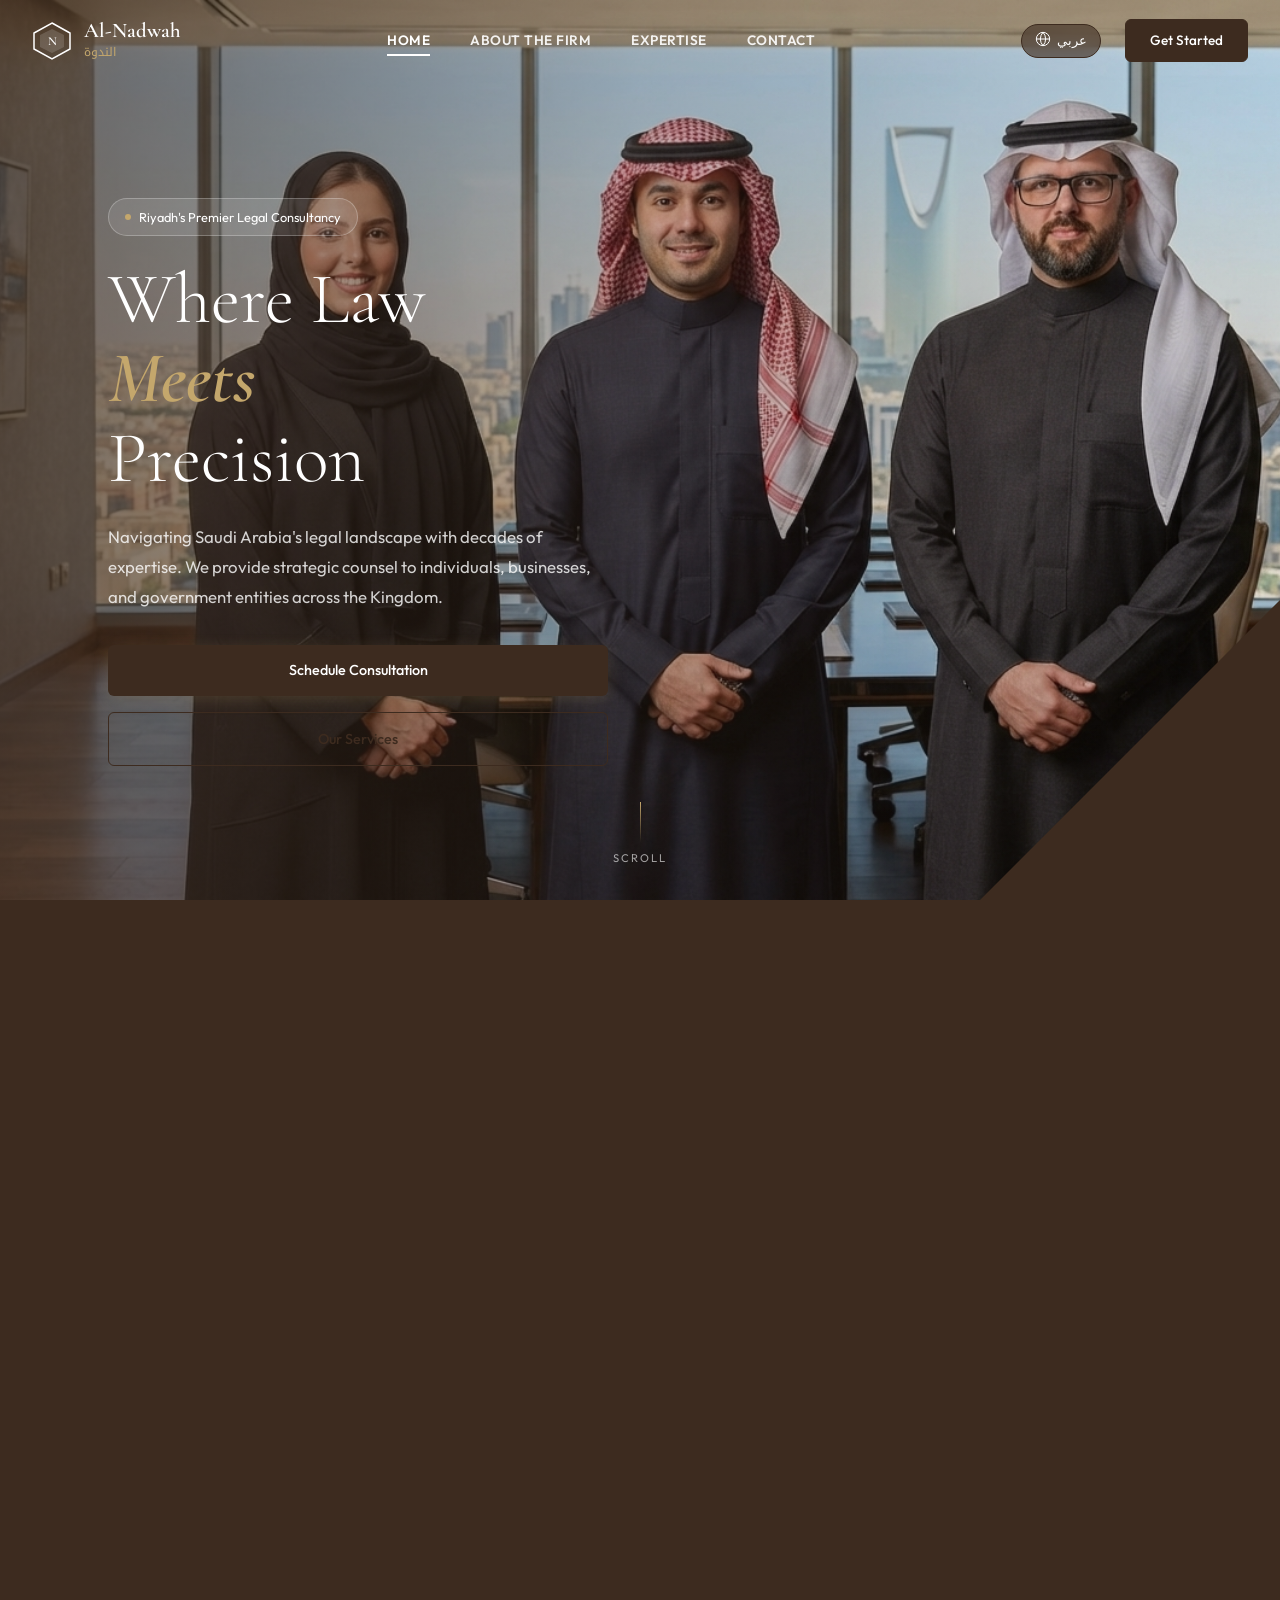
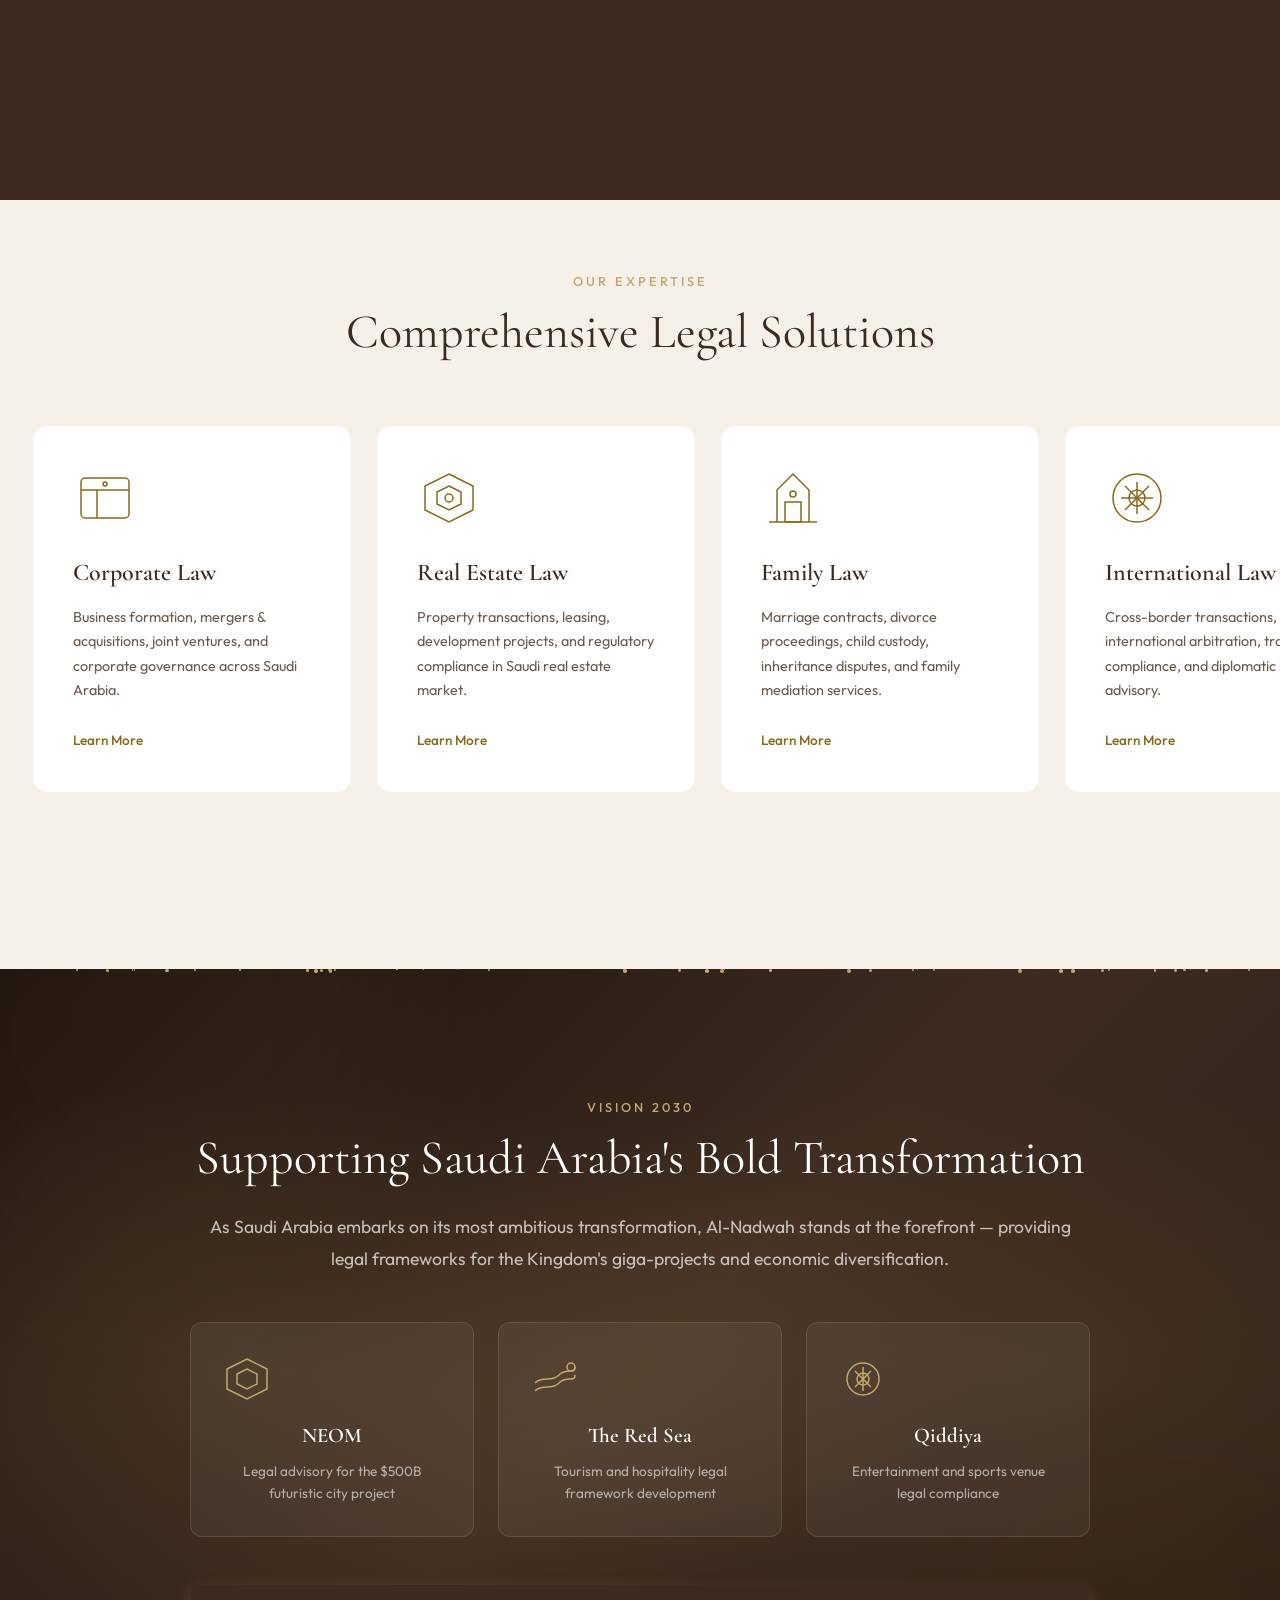
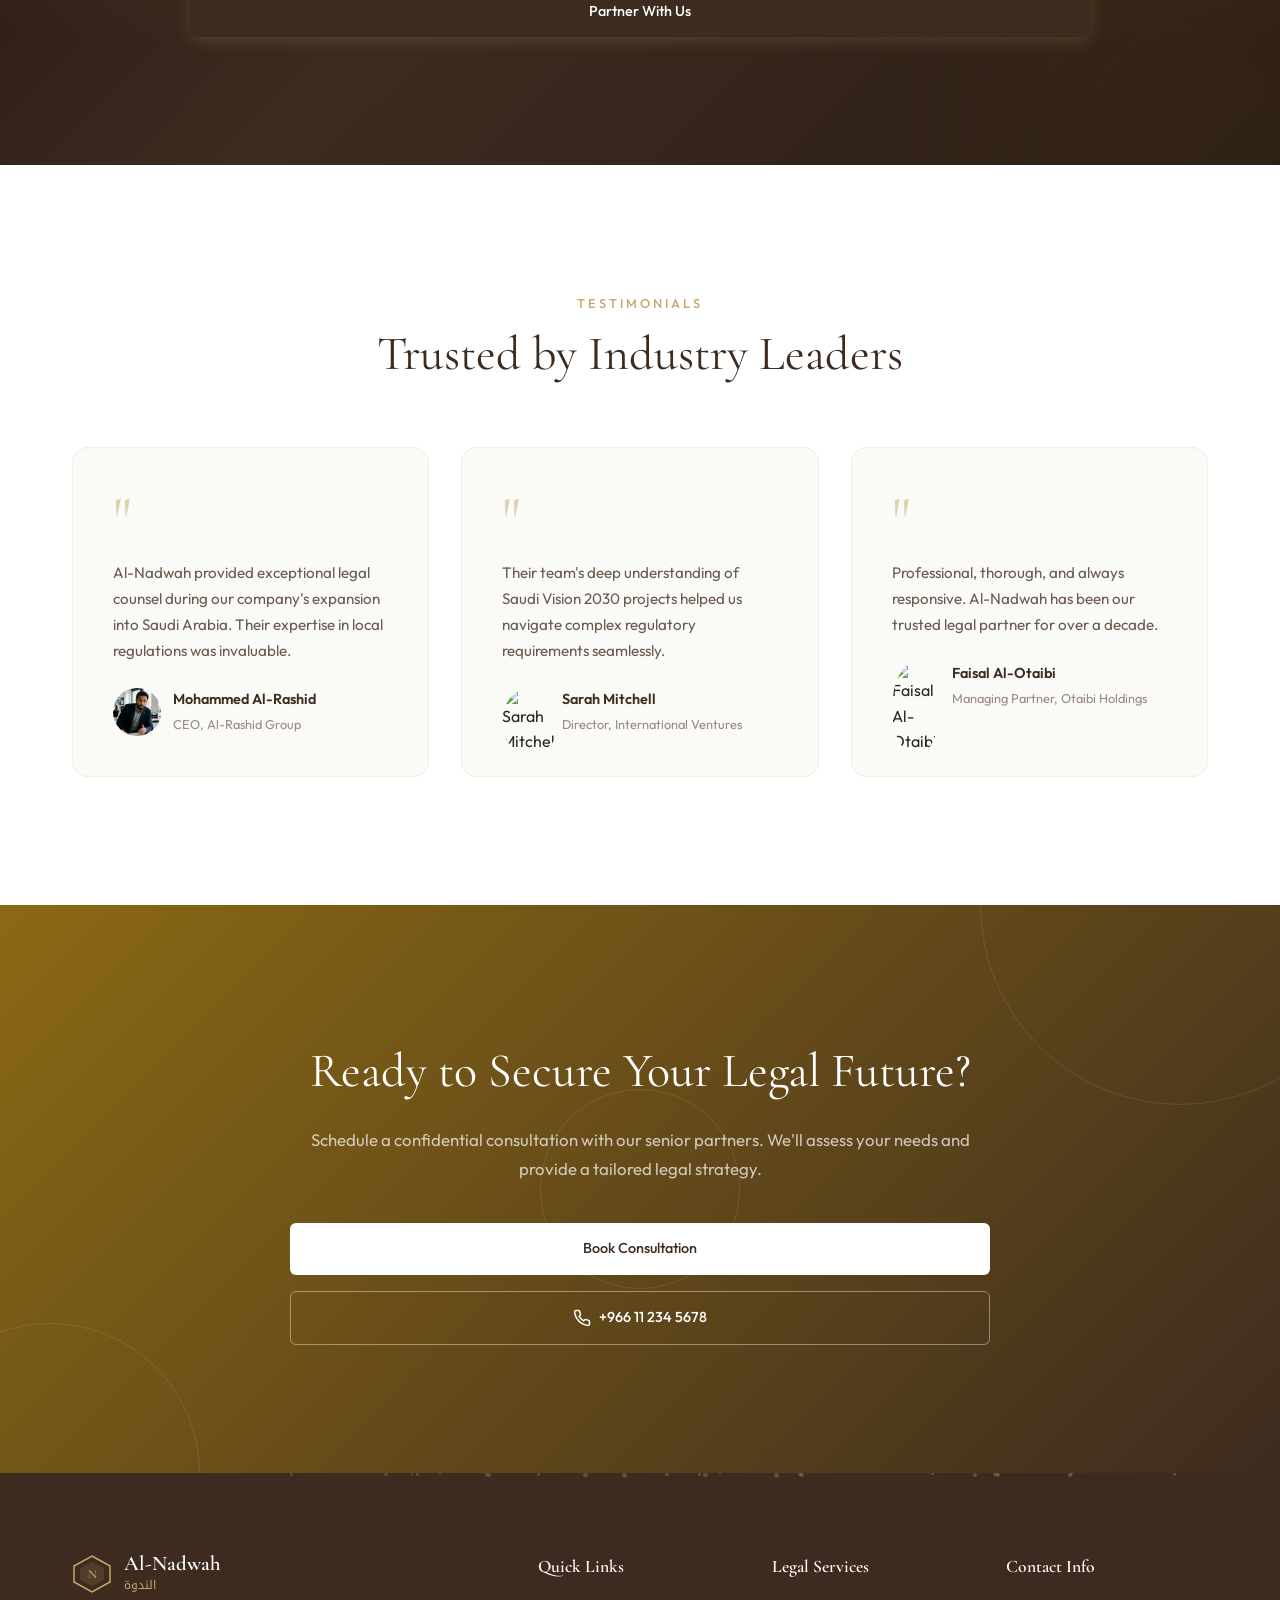
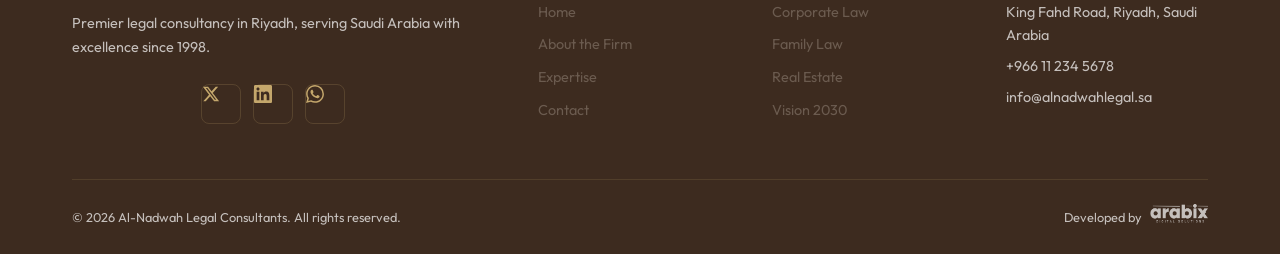
==== index.html @ 408b9238 "Add testimonial photos: avatar-1.png local, professional portraits for Sarah and Faisal" ====
<!DOCTYPE html>
<html lang="en" dir="ltr">
<head>
    <meta charset="UTF-8">
    <meta name="viewport" content="width=device-width, initial-scale=1.0">
    <title>Al-Nadwah Legal Consultants | Riyadh, Saudi Arabia</title>
    <meta name="description" content="Premier legal consultancy in Riyadh, Saudi Arabia. Expert legal services in corporate law, family law, and real estate law.">
    <link rel="preconnect" href="https://fonts.googleapis.com">
    <link rel="preconnect" href="https://fonts.gstatic.com" crossorigin>
    <link href="https://fonts.googleapis.com/css2?family=Cormorant+Garamond:wght@300;400;500;600;700&family=Outfit:wght@200;300;400;500;600;700&family=Noto+Kufi+Arabic:wght@300;400;500;600;700&display=swap" rel="stylesheet">
    <link rel="stylesheet" href="styles.css?v=11">
</head>
<body>
    <!-- Preloader -->
    <div class="preloader" id="preloader">
        <div class="preloader-inner">
            <div class="preloader-shape shape-1"></div>
            <div class="preloader-shape shape-2"></div>
            <div class="preloader-shape shape-3"></div>
            <div class="preloader-text">
                <span>A</span><span>L</span><span>-</span><span>N</span><span>A</span><span>D</span><span>W</span><span>A</span><span>H</span>
            </div>
        </div>
    </div>

    <!-- Navigation -->
    <nav class="nav hero-page" id="nav">
        <div class="nav-container">
            <a href="index.html" class="nav-logo">
                <div class="logo-icon">
                    <svg viewBox="0 0 40 40" fill="none">
                        <path d="M20 2L38 12V28L20 38L2 28V12L20 2Z" stroke="currentColor" stroke-width="1.5"/>
                        <path d="M20 8L32 14V26L20 32L8 26V14L20 8Z" fill="currentColor" opacity="0.15"/>
                        <text x="20" y="24" text-anchor="middle" fill="currentColor" font-size="12" font-weight="600" font-family="Cormorant Garamond">N</text>
                    </svg>
                </div>
                <div class="logo-text">
                    <span class="logo-en">Al-Nadwah</span>
                    <span class="logo-ar">الندوة</span>
                </div>
            </a>
            <div class="nav-links" id="navLinks">
                <a href="index.html" class="nav-link active" data-en="Home" data-ar="الرئيسية">Home</a>
                <a href="about.html" class="nav-link" data-en="About the Firm" data-ar="عن المكتب">About the Firm</a>
                <a href="services.html" class="nav-link" data-en="Expertise" data-ar="خبراتنا">Expertise</a>
                <a href="contact.html" class="nav-link" data-en="Contact" data-ar="تواصل">Contact</a>
            </div>
            <div class="nav-actions">
                <button class="lang-toggle" id="langToggle" aria-label="Switch Language">
                    <span class="lang-icon">
                        <svg viewBox="0 0 24 24" fill="none" stroke="currentColor" stroke-width="1.5">
                            <circle cx="12" cy="12" r="10"/>
                            <path d="M2 12h20M12 2a15.3 15.3 0 014 10 15.3 15.3 0 01-4 10 15.3 15.3 0 01-4-10 15.3 15.3 0 014-10z"/>
                        </svg>
                    </span>
                    <span class="lang-text" id="langText">عربي</span>
                </button>
                <a href="contact.html" class="nav-cta" data-en="Get Started" data-ar="ابدأ الآن">Get Started</a>
            </div>
            <button class="nav-toggle" id="navToggle" aria-label="Menu">
                <span></span>
                <span></span>
                <span></span>
            </button>
        </div>
    </nav>

    <!-- Mobile Menu -->
    <div class="mobile-menu" id="mobileMenu">
        <div class="mobile-menu-inner">
            <a href="index.html" class="mobile-link active" data-en="Home" data-ar="الرئيسية">Home</a>
            <a href="about.html" class="mobile-link" data-en="About the Firm" data-ar="عن المكتب">About the Firm</a>
            <a href="services.html" class="mobile-link" data-en="Expertise" data-ar="خبراتنا">Expertise</a>
            <a href="contact.html" class="mobile-link" data-en="Contact" data-ar="تواصل">Contact</a>
            <div class="mobile-lang">
                <button class="lang-toggle" onclick="toggleLang()">
                    <span id="mobileLangText">عربي</span>
                </button>
            </div>
        </div>
    </div>

    <!-- Hero Section -->
    <section class="hero">
        <div class="hero-bg-image"></div>
        <div class="hero-dark-overlay"></div>
        <div class="hero-diagonal-edge"></div>
        <div class="hero-container">
            <div class="hero-left">
                <div class="hero-badge reveal-up">
                    <span class="badge-dot"></span>
                    <span data-en="Riyadh's Premier Legal Consultancy" data-ar="أولى الاستشارات القانونية في الرياض">Riyadh's Premier Legal Consultancy</span>
                </div>
                <h1 class="hero-title">
                    <span class="title-line reveal-up" data-en="Where Law" data-ar="حيث يلتقي">Where Law</span>
                    <span class="title-line reveal-up title-accent" data-en="Meets" data-ar="القانون">Meets</span>
                    <span class="title-line reveal-up" data-en="Precision" data-ar="بالدقة">Precision</span>
                </h1>
                <p class="hero-desc reveal-up" data-en="Navigating Saudi Arabia's legal landscape with decades of expertise. We provide strategic counsel to individuals, businesses, and government entities across the Kingdom." data-ar="نnavigate المشهد القانوني السعودي بعقود من الخبرة. نقدم استشارات استراتيجية للأفراد والشركات والكالات الحكومية في جميع أنحاء المملكة.">Navigating Saudi Arabia's legal landscape with decades of expertise. We provide strategic counsel to individuals, businesses, and government entities across the Kingdom.</p>
                <div class="hero-buttons reveal-up">
                    <a href="contact.html" class="btn btn-primary magnetic" data-en="Schedule Consultation" data-ar="احجز استشارة">
                        <span>Schedule Consultation</span>
                        <svg viewBox="0 0 24 24" fill="none" stroke="currentColor" stroke-width="2"><path d="M5 12h14M12 5l7 7-7 7"/></svg>
                    </a>
                    <a href="services.html" class="btn btn-outline magnetic" data-en="Our Services" data-ar="خدماتنا">
                        <span>Our Services</span>
                    </a>
                </div>
            </div>
        </div>
        <div class="hero-scroll-indicator">
            <div class="scroll-line"></div>
            <span data-en="Scroll" data-ar="اسحب">Scroll</span>
        </div>
    </section>

    <!-- About Preview -->
    <section class="about-preview" id="aboutPreview" style="background: #3d2b1f; position: relative; overflow: hidden;">
        <div class="about-particles" id="aboutParticles"></div>
        <div class="section-container" style="position: relative; z-index: 2;">
            <div class="about-grid">
                <div class="about-content">
                    <div class="section-label reveal-up" style="color: var(--gold);" data-en="About Us" data-ar="من نحن">About Us</div>
                    <h2 class="section-title reveal-up" style="color: var(--white);" data-en="A Legacy of Legal Excellence in Saudi Arabia" data-ar="إرث من التميّز القانوني في المملكة العربية السعودية">A Legacy of Legal Excellence in Saudi Arabia</h2>
                    <p class="about-text reveal-up" style="color: rgba(255,255,255,0.8);" data-en="Founded in 1998 in the heart of Riyadh, Al-Nadwah Legal Consultants has grown from a boutique practice into one of Saudi Arabia's most trusted law firms. Our deep understanding of both Sharia law and modern legal frameworks allows us to serve our clients with unmatched precision." data-ar="تأسست في عام 1998 في قلب الرياض، نمت الندوة للاستشارات القانونية من ممارسة متخصصة إلى واحدة من أكثر شركات القانون ثقة في المملكة العربية السعودية. فهمنا العميق للشريعة الإسلامية والأنظمة القانونية الحديثة يمكّنا من خدمة عملائنا بدقة لا مثيل لها.">Founded in 1998 in the heart of Riyadh, Al-Nadwah Legal Consultants has grown from a boutique practice into one of Saudi Arabia's most trusted law firms. Our deep understanding of both Sharia law and modern legal frameworks allows us to serve our clients with unmatched precision.</p>
                    <div class="about-stats reveal-up">
                        <div class="about-stat" style="color: var(--white);">
                            <span class="about-stat-num" style="color: var(--gold);" data-count="25">0</span><span class="about-stat-plus" style="color: var(--gold);">+</span>
                            <span class="about-stat-label" style="color: rgba(255,255,255,0.7);" data-en="Years of Practice" data-ar="سنة من الممارسة">Years of Practice</span>
                        </div>
                        <div class="about-stat" style="color: var(--white);">
                            <span class="about-stat-num" style="color: var(--gold);" data-count="15">0</span><span class="about-stat-plus" style="color: var(--gold);">+</span>
                            <span class="about-stat-label" style="color: rgba(255,255,255,0.7);" data-en="Expert Lawyers" data-ar="محامٍ خبير">Expert Lawyers</span>
                        </div>
                        <div class="about-stat" style="color: var(--white);">
                            <span class="about-stat-num" style="color: var(--gold);" data-count="3000">0</span><span class="about-stat-plus" style="color: var(--gold);">+</span>
                            <span class="about-stat-label" style="color: rgba(255,255,255,0.7);" data-en="Cases Handled" data-ar="قضية تم التعامل معها">Cases Handled</span>
                        </div>
                    </div>
                    <a href="about.html" class="btn btn-primary magnetic reveal-up" style="background: var(--gold); color: #3d2b1f;" data-en="Learn More" data-ar="اعرف المزيد">
                        <span>Learn More</span>
                        <svg viewBox="0 0 24 24" fill="none" stroke="currentColor" stroke-width="2"><path d="M5 12h14M12 5l7 7-7 7"/></svg>
                    </a>
                </div>
                <div class="about-visual reveal-scale">
                    <div class="about-image-frame">
                        <img src="assets/02.png" alt="Al-Nadwah Legal Team" class="about-story-img">
                        <div class="about-frame-accent"></div>
                    </div>
                </div>
            </div>
        </div>
    </section>

    <!-- Services Horizontal Scroll -->
    <section class="services-section" id="services">
        <div class="section-container">
            <div class="section-header">
                <div class="section-label reveal-up" data-en="Our Expertise" data-ar="خبراتنا">Our Expertise</div>
                <h2 class="section-title reveal-up" data-en="Comprehensive Legal Solutions" data-ar="حلول قانونية شاملة">Comprehensive Legal Solutions</h2>
            </div>
        </div>
        <div class="services-scroll-wrapper">
            <div class="services-scroll" id="servicesScroll">
                <div class="service-card reveal-card">
                    <div class="service-icon">
                        <svg viewBox="0 0 64 64" fill="none" stroke="#8B6914" stroke-width="1.5">
                            <rect x="8" y="12" width="48" height="40" rx="4"/>
                            <path d="M8 24h48"/>
                            <path d="M24 24v28"/>
                            <circle cx="32" cy="18" r="2"/>
                        </svg>
                    </div>
                    <h3 class="service-title" data-en="Corporate Law" data-ar="قانون الشركات">Corporate Law</h3>
                    <p class="service-desc" data-en="Business formation, mergers & acquisitions, joint ventures, and corporate governance across Saudi Arabia." data-ar="تأسيس الشركات، والاندماج والاستحواذ، والمشاركات المشتركة، وحوكمة الشركات في جميع أنحاء المملكة العربية السعودية.">Business formation, mergers & acquisitions, joint ventures, and corporate governance across Saudi Arabia.</p>
                    <a href="services.html" class="service-link" data-en="Learn More" data-ar="اعرف المزيد">Learn More →</a>
                </div>
                <div class="service-card reveal-card">
                    <div class="service-icon">
                        <svg viewBox="0 0 64 64" fill="none" stroke="#8B6914" stroke-width="1.5">
                            <path d="M32 8L56 20V44L32 56L8 44V20L32 8Z"/>
                            <path d="M32 20L44 26V38L32 44L20 38V26L32 20Z"/>
                            <circle cx="32" cy="32" r="4"/>
                        </svg>
                    </div>
                    <h3 class="service-title" data-en="Real Estate Law" data-ar="قانون العقارات">Real Estate Law</h3>
                    <p class="service-desc" data-en="Property transactions, leasing, development projects, and regulatory compliance in Saudi real estate market." data-ar="المعاملات العقارية، والتأجير، ومشاريع التطوير، والامتثال التنظيمي في سوق العقارات السعودي.">Property transactions, leasing, development projects, and regulatory compliance in Saudi real estate market.</p>
                    <a href="services.html" class="service-link" data-en="Learn More" data-ar="اعرف المزيد">Learn More →</a>
                </div>
                <div class="service-card reveal-card">
                    <div class="service-icon">
                        <svg viewBox="0 0 64 64" fill="none" stroke="#8B6914" stroke-width="1.5">
                            <path d="M16 56V24l16-16 16 16v32"/>
                            <rect x="24" y="36" width="16" height="20"/>
                            <path d="M8 56h48"/>
                            <circle cx="32" cy="28" r="3"/>
                        </svg>
                    </div>
                    <h3 class="service-title" data-en="Family Law" data-ar="قانون الأسرة">Family Law</h3>
                    <p class="service-desc" data-en="Marriage contracts, divorce proceedings, child custody, inheritance disputes, and family mediation services." data-ar="عقود الزواج، وإجراءات الطلاق، وحضانة الأطفال، ونزاعات الميراث، وخدمات الوساطة الأسرية.">Marriage contracts, divorce proceedings, child custody, inheritance disputes, and family mediation services.</p>
                    <a href="services.html" class="service-link" data-en="Learn More" data-ar="اعرف المزيد">Learn More →</a>
                </div>
                <div class="service-card reveal-card">
                    <div class="service-icon">
                        <svg viewBox="0 0 64 64" fill="none" stroke="#8B6914" stroke-width="1.5">
                            <circle cx="32" cy="32" r="24"/>
                            <path d="M32 16v32M16 32h32"/>
                            <circle cx="32" cy="32" r="8"/>
                            <path d="M20 20l24 24M44 20L20 44"/>
                        </svg>
                    </div>
                    <h3 class="service-title" data-en="International Law" data-ar="القانون الدولي">International Law</h3>
                    <p class="service-desc" data-en="Cross-border transactions, international arbitration, trade compliance, and diplomatic legal advisory." data-ar="المعاملات عبر الحدود، والتحكيم الدولي، والامتثال التجاري، والاستشارات القانونية الدبلوماسية.">Cross-border transactions, international arbitration, trade compliance, and diplomatic legal advisory.</p>
                    <a href="services.html" class="service-link" data-en="Learn More" data-ar="اعرف المزيد">Learn More →</a>
                </div>
                <div class="service-card reveal-card">
                    <div class="service-icon">
                        <svg viewBox="0 0 64 64" fill="none" stroke="#8B6914" stroke-width="1.5">
                            <path d="M12 48h40M16 48V20l16-12 16 12v28"/>
                            <path d="M24 48V32h16v16"/>
                            <path d="M28 24h8"/>
                            <path d="M32 24v4"/>
                        </svg>
                    </div>
                    <h3 class="service-title" data-en="Vision 2030 Projects" data-ar="مشاريع رؤية 2030">Vision 2030 Projects</h3>
                    <p class="service-desc" data-en="Legal advisory for NEOM, The Red Sea, Qiddiya, and other giga-projects driving Saudi Arabia's transformation." data-ar="استشارات قانونية لمشروعات نيوم والبحر الأحمر وقيدية ومشاريع عملاقة أخرى تدفع تحول المملكة.">Legal advisory for NEOM, The Red Sea, Qiddiya, and other giga-projects driving Saudi Arabia's transformation.</p>
                    <a href="services.html" class="service-link" data-en="Learn More" data-ar="اعرف المزيد">Learn More →</a>
                </div>
                <div class="service-card reveal-card">
                    <div class="service-icon">
                        <svg viewBox="0 0 64 64" fill="none" stroke="#8B6914" stroke-width="1.5">
                            <path d="M32 8v48M16 16l16-8 16 8M20 24l12-4 12 4M24 32l8-2 8 2"/>
                            <circle cx="32" cy="48" r="4"/>
                            <path d="M28 48h8"/>
                        </svg>
                    </div>
                    <h3 class="service-title" data-en="Labor & Employment" data-ar="العمالة والتوظيف">Labor & Employment</h3>
                    <p class="service-desc" data-en="Employment contracts, labor disputes, Saudization compliance, and workplace regulatory advisory." data-ar="عقود التوظيف، ونزاعات العمل، وامتثال التوطين، والاستشارات التنظيمية في بيئة العمل.">Employment contracts, labor disputes, Saudization compliance, and workplace regulatory advisory.</p>
                    <a href="services.html" class="service-link" data-en="Learn More" data-ar="اعرف المزيد">Learn More →</a>
                </div>
            </div>
        </div>
    </section>

    <!-- Vision 2030 Section -->
    <section class="vision-section" id="vision">
        <div class="vision-bg">
            <div class="vision-gradient"></div>
            <div class="vision-particles" id="visionParticles"></div>
            <div class="vision-glow vision-glow-1"></div>
            <div class="vision-glow vision-glow-2"></div>
        </div>
        <div class="section-container" style="position: relative; z-index: 2;">
            <div class="vision-content">
                <div class="section-label reveal-up" data-en="Vision 2030" data-ar="رؤية 2030">Vision 2030</div>
                <h2 class="section-title vision-title reveal-up" data-en="Supporting Saudi Arabia's Bold Transformation" data-ar="دعم التحول الجريء للمملكة العربية السعودية">Supporting Saudi Arabia's Bold Transformation</h2>
                <p class="vision-desc reveal-up" data-en="As Saudi Arabia embarks on its most ambitious transformation, Al-Nadwah stands at the forefront — providing legal frameworks for the Kingdom's giga-projects and economic diversification." data-ar="مع انطلاق المملكة العربية السعودية في تحولها الأكثر طموحاً، تقف الندوة في الصف الأول — توفير الأطر القانونية للمشاريع العملاقة والتنويع الاقتصادي.">As Saudi Arabia embarks on its most ambitious transformation, Al-Nadwah stands at the forefront — providing legal frameworks for the Kingdom's giga-projects and economic diversification.</p>
                <div class="vision-cards reveal-up">
                    <div class="vision-card">
                        <div class="vision-card-icon">
                            <svg viewBox="0 0 48 48" fill="none" stroke="#C4A76C" stroke-width="1.5">
                                <path d="M24 4L44 14V34L24 44L4 34V14L24 4Z"/>
                                <path d="M24 14L34 19V29L24 34L14 29V19L24 14Z"/>
                            </svg>
                        </div>
                        <h4 data-en="NEOM" data-ar="نيوم">NEOM</h4>
                        <p data-en="Legal advisory for the $500B futuristic city project" data-ar="استشارات قانونية لمشروع المدينة المستقبلية بقيمة 500 مليار دولار">Legal advisory for the $500B futuristic city project</p>
                    </div>
                    <div class="vision-card">
                        <div class="vision-card-icon">
                            <svg viewBox="0 0 48 48" fill="none" stroke="#C4A76C" stroke-width="1.5">
                                <path d="M4 36c8-8 16 0 24-8s16 0 16-8"/>
                                <path d="M4 28c8-8 16 0 24-8s16 0 16-8"/>
                                <circle cx="40" cy="12" r="4"/>
                            </svg>
                        </div>
                        <h4 data-en="The Red Sea" data-ar="البحر الأحمر">The Red Sea</h4>
                        <p data-en="Tourism and hospitality legal framework development" data-ar="تطوير الإطار القانوني للسياحة والضيافة">Tourism and hospitality legal framework development</p>
                    </div>
                    <div class="vision-card">
                        <div class="vision-card-icon">
                            <svg viewBox="0 0 48 48" fill="none" stroke="#C4A76C" stroke-width="1.5">
                                <circle cx="24" cy="24" r="16"/>
                                <path d="M24 12v24M16 16l16 16M32 16L16 32"/>
                                <circle cx="24" cy="24" r="6"/>
                            </svg>
                        </div>
                        <h4 data-en="Qiddiya" data-ar="قيدية">Qiddiya</h4>
                        <p data-en="Entertainment and sports venue legal compliance" data-ar="الامتثال القانوني لمرافق الترفيه والرياضة">Entertainment and sports venue legal compliance</p>
                    </div>
                </div>
                <a href="contact.html" class="btn btn-primary magnetic reveal-up" data-en="Partner With Us" data-ar="شاركنا">
                    <span>Partner With Us</span>
                    <svg viewBox="0 0 24 24" fill="none" stroke="currentColor" stroke-width="2"><path d="M5 12h14M12 5l7 7-7 7"/></svg>
                </a>
            </div>
        </div>
    </section>

    <!-- Testimonials -->
    <section class="testimonials-section" id="testimonials">
        <div class="section-container">
            <div class="section-header">
                <div class="section-label reveal-up" data-en="Testimonials" data-ar="شهادات">Testimonials</div>
                <h2 class="section-title reveal-up" data-en="Trusted by Industry Leaders" data-ar="موثوق من قادة الصناعة">Trusted by Industry Leaders</h2>
            </div>
            <div class="testimonials-grid">
                <div class="testimonial-card reveal-up">
                    <div class="testimonial-quote">"</div>
                    <p class="testimonial-text" data-en="Al-Nadwah provided exceptional legal counsel during our company's expansion into Saudi Arabia. Their expertise in local regulations was invaluable." data-ar="قدمت الندوة استشارات قانونية استثنائية أثناء توسع شركتنا في المملكة العربية السعودية. كانت خبرتهم في اللوائح المحلية لا تقدر بثمن.">Al-Nadwah provided exceptional legal counsel during our company's expansion into Saudi Arabia. Their expertise in local regulations was invaluable.</p>
                    <div class="testimonial-author">
                        <div class="author-avatar">
                            <img src="assets/avatar-1.png" alt="Mohammed Al-Rashid" style="width: 100%; height: 100%; object-fit: cover; border-radius: 50%;">
                        </div>
                        <div>
                            <h4 data-en="Mohammed Al-Rashid" data-ar="محمد الراشد">Mohammed Al-Rashid</h4>
                            <span data-en="CEO, Al-Rashid Group" data-ar="الرئيس التنفيذي، مجموعة الراشد">CEO, Al-Rashid Group</span>
                        </div>
                    </div>
                </div>
                <div class="testimonial-card reveal-up">
                    <div class="testimonial-quote">"</div>
                    <p class="testimonial-text" data-en="Their team's deep understanding of Saudi Vision 2030 projects helped us navigate complex regulatory requirements seamlessly." data-ar="فهم فريقهم العميق لمشاريع رؤية 2030 السعودية ساعدنا على التعامل مع المتطلبات التنظيمية المعقدة بسلاسة.">Their team's deep understanding of Saudi Vision 2030 projects helped us navigate complex regulatory requirements seamlessly.</p>
                    <div class="testimonial-author">
                        <div class="author-avatar">
                            <img src="https://randomuser.me/api/portraits/women/44.jpg" alt="Sarah Mitchell" style="width: 100%; height: 100%; object-fit: cover; border-radius: 50%;">
                        </div>
                        <div>
                            <h4 data-en="Sarah Mitchell" data-ar="سارة ميتشل">Sarah Mitchell</h4>
                            <span data-en="Director, International Ventures" data-ar="مديرة، المشاريع الدولية">Director, International Ventures</span>
                        </div>
                    </div>
                </div>
                <div class="testimonial-card reveal-up">
                    <div class="testimonial-quote">"</div>
                    <p class="testimonial-text" data-en="Professional, thorough, and always responsive. Al-Nadwah has been our trusted legal partner for over a decade." data-ar="محترفون، دقيقون، ومتجاوبون دائماً. كانت الندوة شريكنا القانوني الموثوق لأكثر من عقد.">Professional, thorough, and always responsive. Al-Nadwah has been our trusted legal partner for over a decade.</p>
                    <div class="testimonial-author">
                        <div class="author-avatar">
                            <img src="https://randomuser.me/api/portraits/men/32.jpg" alt="Faisal Al-Otaibi" style="width: 100%; height: 100%; object-fit: cover; border-radius: 50%;">
                        </div>
                        <div>
                            <h4 data-en="Faisal Al-Otaibi" data-ar="فيصل العتيبي">Faisal Al-Otaibi</h4>
                            <span data-en="Managing Partner, Otaibi Holdings" data-ar="شريك إداري، holdings العتيبي">Managing Partner, Otaibi Holdings</span>
                        </div>
                    </div>
                </div>
            </div>
        </div>
    </section>

    <!-- CTA Section -->
    <section class="cta-section">
        <div class="cta-bg-shapes">
            <div class="cta-shape cta-shape-1"></div>
            <div class="cta-shape cta-shape-2"></div>
            <div class="cta-shape cta-shape-3"></div>
        </div>
        <div class="section-container">
            <div class="cta-content">
                <h2 class="cta-title reveal-up" data-en="Ready to Secure Your Legal Future?" data-ar="مستعد لتأمين مستقبلك القانوني؟">Ready to Secure Your Legal Future?</h2>
                <p class="cta-desc reveal-up" data-en="Schedule a confidential consultation with our senior partners. We'll assess your needs and provide a tailored legal strategy." data-ar="احجز استشارة سرية مع شركائنا الكبار. سنقيّم احتياجاتك ونقدم استراتيجية قانونية مخصصة.">Schedule a confidential consultation with our senior partners. We'll assess your needs and provide a tailored legal strategy.</p>
                <div class="cta-buttons reveal-up">
                    <a href="contact.html" class="btn btn-white magnetic" data-en="Book Consultation" data-ar="احجز استشارة">
                        <span>Book Consultation</span>
                        <svg viewBox="0 0 24 24" fill="none" stroke="currentColor" stroke-width="2"><path d="M5 12h14M12 5l7 7-7 7"/></svg>
                    </a>
                    <a href="tel:+966112345678" class="btn btn-ghost magnetic">
                        <svg viewBox="0 0 24 24" fill="none" stroke="currentColor" stroke-width="2"><path d="M22 16.92v3a2 2 0 01-2.18 2 19.79 19.79 0 01-8.63-3.07 19.5 19.5 0 01-6-6 19.79 19.79 0 01-3.07-8.67A2 2 0 014.11 2h3a2 2 0 012 1.72 12.84 12.84 0 00.7 2.81 2 2 0 01-.45 2.11L8.09 9.91a16 16 0 006 6l1.27-1.27a2 2 0 012.11-.45 12.84 12.84 0 002.81.7A2 2 0 0122 16.92z"/></svg>
                        <span data-en="+966 11 234 5678" data-ar="+٩٦٦ ١١ ٢٣٤ ٥٦٧٨">+966 11 234 5678</span>
                    </a>
                </div>
            </div>
        </div>
    </section>

    <!-- Footer -->
    <footer class="footer">
        <div class="footer-particles" id="footerParticles"></div>
        <div class="footer-container">
            <div class="footer-top">
                <div class="footer-brand">
                    <a href="index.html" class="footer-logo">
                        <div class="logo-icon">
                            <svg viewBox="0 0 40 40" fill="none">
                                <path d="M20 2L38 12V28L20 38L2 28V12L20 2Z" stroke="currentColor" stroke-width="1.5"/>
                                <path d="M20 8L32 14V26L20 32L8 26V14L20 8Z" fill="currentColor" opacity="0.15"/>
                                <text x="20" y="24" text-anchor="middle" fill="currentColor" font-size="12" font-weight="600" font-family="Cormorant Garamond">N</text>
                            </svg>
                        </div>
                        <div class="logo-text">
                            <span class="logo-en">Al-Nadwah</span>
                            <span class="logo-ar">الندوة</span>
                        </div>
                    </a>
                    <p class="footer-desc" data-en="Premier legal consultancy in Riyadh, serving Saudi Arabia with excellence since 1998." data-ar="أولى الاستشارات القانونية في الرياض، تخدم المملكة العربية السعودية بالتمييز منذ عام 1998.">Premier legal consultancy in Riyadh, serving Saudi Arabia with excellence since 1998.</p>
                    <div class="footer-social">
                        <a href="#" class="social-link" aria-label="Twitter">
                            <svg viewBox="0 0 24 24" fill="currentColor"><path d="M18.244 2.25h3.308l-7.227 8.26 8.502 11.24H16.17l-5.214-6.817L4.99 21.75H1.68l7.73-8.835L1.254 2.25H8.08l4.713 6.231zm-1.161 17.52h1.833L7.084 4.126H5.117z"/></svg>
                        </a>
                        <a href="#" class="social-link" aria-label="LinkedIn">
                            <svg viewBox="0 0 24 24" fill="currentColor"><path d="M20.447 20.452h-3.554v-5.569c0-1.328-.027-3.037-1.852-3.037-1.853 0-2.136 1.445-2.136 2.939v5.667H9.351V9h3.414v1.561h.046c.477-.9 1.637-1.85 3.37-1.85 3.601 0 4.267 2.37 4.267 5.455v6.286zM5.337 7.433c-1.144 0-2.063-.926-2.063-2.065 0-1.138.92-2.063 2.063-2.063 1.14 0 2.064.925 2.064 2.063 0 1.139-.925 2.065-2.064 2.065zm1.782 13.019H3.555V9h3.564v11.452zM22.225 0H1.771C.792 0 0 .774 0 1.729v20.542C0 23.227.792 24 1.771 24h20.451C23.2 24 24 23.227 24 22.271V1.729C24 .774 23.2 0 22.222 0h.003z"/></svg>
                        </a>
                        <a href="#" class="social-link" aria-label="WhatsApp">
                            <svg viewBox="0 0 24 24" fill="currentColor"><path d="M17.472 14.382c-.297-.149-1.758-.867-2.03-.967-.273-.099-.471-.148-.67.15-.197.297-.767.966-.94 1.164-.173.199-.347.223-.644.075-.297-.15-1.255-.463-2.39-1.475-.883-.788-1.48-1.761-1.653-2.059-.173-.297-.018-.458.13-.606.134-.133.298-.347.446-.52.149-.174.198-.298.298-.497.099-.198.05-.371-.025-.52-.075-.149-.669-1.612-.916-2.207-.242-.579-.487-.5-.669-.51-.173-.008-.371-.01-.57-.01-.198 0-.52.074-.792.372-.272.297-1.04 1.016-1.04 2.479 0 1.462 1.065 2.875 1.213 3.074.149.198 2.096 3.2 5.077 4.487.709.306 1.262.489 1.694.625.712.227 1.36.195 1.871.118.571-.085 1.758-.719 2.006-1.413.248-.694.248-1.289.173-1.413-.074-.124-.272-.198-.57-.347m-5.421 7.403h-.004a9.87 9.87 0 01-5.031-1.378l-.361-.214-3.741.982.998-3.648-.235-.374a9.86 9.86 0 01-1.51-5.26c.001-5.45 4.436-9.884 9.888-9.884 2.64 0 5.122 1.03 6.988 2.898a9.825 9.825 0 012.893 6.994c-.003 5.45-4.437 9.884-9.885 9.884m8.413-18.297A11.815 11.815 0 0012.05 0C5.495 0 .16 5.335.157 11.892c0 2.096.547 4.142 1.588 5.945L.057 24l6.305-1.654a11.882 11.882 0 005.683 1.448h.005c6.554 0 11.89-5.335 11.893-11.893a11.821 11.821 0 00-3.48-8.413z"/></svg>
                        </a>
                    </div>
                </div>
                <div class="footer-links">
                    <div class="footer-col">
                        <h4 data-en="Quick Links" data-ar="روابط سريعة">Quick Links</h4>
                        <a href="index.html" data-en="Home" data-ar="الرئيسية">Home</a>
                        <a href="about.html" data-en="About the Firm" data-ar="عن المكتب">About the Firm</a>
                        <a href="services.html" data-en="Expertise" data-ar="خبراتنا">Expertise</a>
                        <a href="contact.html" data-en="Contact" data-ar="تواصل">Contact</a>
                    </div>
                    <div class="footer-col">
                        <h4 data-en="Legal Services" data-ar="الخدمات القانونية">Legal Services</h4>
                        <a href="services.html" data-en="Corporate Law" data-ar="قانون الشركات">Corporate Law</a>
                        <a href="services.html" data-en="Family Law" data-ar="قانون الأسرة">Family Law</a>
                        <a href="services.html" data-en="Real Estate" data-ar="العقارات">Real Estate</a>
                        <a href="services.html" data-en="Vision 2030" data-ar="رؤية 2030">Vision 2030</a>
                    </div>
                    <div class="footer-col">
                        <h4 data-en="Contact Info" data-ar="معلومات التواصل">Contact Info</h4>
                        <p>King Fahd Road, Riyadh, Saudi Arabia</p>
                        <p>+966 11 234 5678</p>
                        <p>info@alnadwahlegal.sa</p>
                    </div>
                </div>
            </div>
            <div class="footer-bottom">
                <p data-en="© 2026 Al-Nadwah Legal Consultants. All rights reserved." data-ar="© ٢٠٢٦ الندوة للاستشارات القانونية. جميع الحقوق محفوظة.">© 2026 Al-Nadwah Legal Consultants. All rights reserved.</p>
                <div class="footer-dev">
                    <span data-en="Developed by" data-ar="تطوير بواسطة">Developed by</span>
                    <a href="https://arabixweb.com" target="_blank" class="dev-logo">
                        <img src="assets/arabix-logo.png" alt="arabixweb" onerror="this.style.display='none'; this.nextElementSibling.style.display='inline';">
                        <span style="display:none; color: #C4A76C; font-weight: 600;">arabixweb</span>
                    </a>
                </div>
            </div>
        </div>
    </footer>

    <script src="app.js"></script>
</body>
</html>
---- styles.css ----
/* ========================================
   Al-Nadwah Legal Consultants
   White & Light Brown Theme
   ======================================== */

:root {
    --white: #FFFFFF;
    --off-white: #FAFAF7;
    --cream: #F5F0E8;
    --light-brown: #D4B896;
    --brown: #C4A76C;
    --dark-brown: #8B6914;
    --deep-brown: #3D2B1F;
    --text: #2C2420;
    --text-light: #6B5B4F;
    --text-lighter: #9A8B7F;
    --gold: #C4A76C;
    --gold-light: #D4C4A0;
    --border: rgba(196, 167, 108, 0.15);
    --shadow: 0 4px 30px rgba(61, 43, 31, 0.08);
    --shadow-lg: 0 20px 60px rgba(61, 43, 31, 0.12);
    --transition: cubic-bezier(0.4, 0, 0.2, 1);
    --bounce: cubic-bezier(0.68, -0.55, 0.265, 1.55);
}

*, *::before, *::after {
    margin: 0;
    padding: 0;
    box-sizing: border-box;
}

html {
    scroll-behavior: smooth;
    font-size: 16px;
}

body {
    font-family: 'Outfit', sans-serif;
    color: var(--text);
    background: var(--white);
    overflow-x: hidden;
    line-height: 1.6;
}

body.loading {
    overflow: hidden;
}

/* ========================================
   Preloader
   ======================================== */
.preloader {
    position: fixed;
    top: 0;
    left: 0;
    width: 100%;
    height: 100%;
    background: var(--white);
    z-index: 10000;
    display: flex;
    align-items: center;
    justify-content: center;
    transition: opacity 0.8s var(--transition), visibility 0.8s;
}

.preloader.hidden {
    opacity: 0;
    visibility: hidden;
}

.preloader-inner {
    position: relative;
    width: 200px;
    height: 200px;
    display: flex;
    align-items: center;
    justify-content: center;
}

.preloader-shape {
    position: absolute;
    border: 2px solid var(--gold);
    opacity: 0.3;
}

.shape-1 {
    width: 120px;
    height: 120px;
    border-radius: 50%;
    animation: preloaderPulse 2s ease-in-out infinite;
}

.shape-2 {
    width: 100px;
    height: 100px;
    transform: rotate(45deg);
    animation: preloaderSpin 3s linear infinite;
}

.shape-3 {
    width: 80px;
    height: 80px;
    clip-path: polygon(50% 0%, 100% 100%, 0% 100%);
    animation: preloaderPulse 2s ease-in-out infinite 0.5s;
}

@keyframes preloaderPulse {
    0%, 100% { transform: scale(1); opacity: 0.3; }
    50% { transform: scale(1.1); opacity: 0.6; }
}

@keyframes preloaderSpin {
    from { transform: rotate(45deg); }
    to { transform: rotate(405deg); }
}

.preloader-text {
    position: relative;
    z-index: 1;
    display: flex;
    gap: 2px;
}

.preloader-text span {
    font-family: 'Cormorant Garamond', serif;
    font-size: 1.5rem;
    font-weight: 600;
    color: var(--dark-brown);
    animation: preloaderLetter 1.5s ease-in-out infinite;
}

.preloader-text span:nth-child(1) { animation-delay: 0s; }
.preloader-text span:nth-child(2) { animation-delay: 0.1s; }
.preloader-text span:nth-child(3) { animation-delay: 0.2s; }
.preloader-text span:nth-child(4) { animation-delay: 0.3s; }
.preloader-text span:nth-child(5) { animation-delay: 0.4s; }
.preloader-text span:nth-child(6) { animation-delay: 0.5s; }
.preloader-text span:nth-child(7) { animation-delay: 0.6s; }
.preloader-text span:nth-child(8) { animation-delay: 0.7s; }
.preloader-text span:nth-child(9) { animation-delay: 0.8s; }

@keyframes preloaderLetter {
    0%, 100% { opacity: 0.3; transform: translateY(0); }
    50% { opacity: 1; transform: translateY(-5px); }
}

/* ========================================
   Navigation
   ======================================== */
.nav {
    position: fixed;
    top: 0;
    left: 0;
    width: 100%;
    z-index: 1000;
    padding: 1.2rem 0;
    transition: all 0.5s var(--transition);
}

.nav.scrolled {
    background: rgba(255, 255, 255, 0.97);
    backdrop-filter: blur(20px);
    padding: 0.7rem 0;
    box-shadow: 0 2px 40px rgba(61, 43, 31, 0.08);
}

.hero-page.nav.scrolled .nav-logo,
.hero-page.nav.scrolled .logo-en {
    color: var(--deep-brown);
}

.hero-page.nav.scrolled .logo-ar {
    color: var(--brown);
}

.hero-page.nav.scrolled .nav-link {
    color: var(--text-light);
    transition: color 0.3s ease;
}

.hero-page.nav.scrolled .nav-link:hover,
.hero-page.nav.scrolled .nav-link.active {
    color: var(--deep-brown);
}

.hero-page.nav.scrolled .nav-link::after {
    background: var(--gold);
}

.hero-page.nav.scrolled .lang-toggle {
    border-color: var(--border);
    color: var(--text-light);
    background: transparent;
}

.hero-page.nav.scrolled .lang-toggle:hover {
    border-color: var(--gold);
    color: var(--dark-brown);
    background: transparent;
}

.hero-page.nav.scrolled .nav-cta {
    background: var(--deep-brown);
    border: 1.5px solid var(--deep-brown);
    color: var(--white);
}

.hero-page.nav.scrolled .nav-cta:hover {
    background: var(--dark-brown);
    border-color: var(--dark-brown);
}

.nav-container {
    max-width: 1300px;
    margin: 0 auto;
    padding: 0 2rem;
    display: flex;
    align-items: center;
    justify-content: space-between;
}

.nav-logo {
    display: flex;
    align-items: center;
    gap: 0.75rem;
    text-decoration: none;
    color: var(--deep-brown);
}

.logo-icon {
    width: 40px;
    height: 40px;
}

.logo-icon svg {
    width: 100%;
    height: 100%;
}

.logo-text {
    display: flex;
    flex-direction: column;
}

.logo-en {
    font-family: 'Cormorant Garamond', serif;
    font-size: 1.3rem;
    font-weight: 600;
    line-height: 1.1;
    color: var(--deep-brown);
}

.logo-ar {
    font-family: 'Noto Kufi Arabic', sans-serif;
    font-size: 0.75rem;
    color: var(--brown);
}

.nav-links {
    display: flex;
    gap: 2.5rem;
}

.nav-link {
    text-decoration: none;
    color: var(--deep-brown);
    font-size: 0.85rem;
    font-weight: 600;
    text-transform: uppercase;
    letter-spacing: 0.5px;
    position: relative;
    transition: color 0.3s;
}

.nav-link::after {
    content: '';
    position: absolute;
    bottom: -4px;
    left: 0;
    width: 0;
    height: 1.5px;
    background: var(--gold);
    transition: width 0.4s var(--transition);
}

.nav-link:hover, .nav-link.active {
    color: var(--deep-brown);
}

.nav-link:hover::after, .nav-link.active::after {
    width: 100%;
}

.nav-actions {
    display: flex;
    align-items: center;
    gap: 1.5rem;
}

.lang-toggle {
    display: flex;
    align-items: center;
    gap: 0.4rem;
    background: none;
    border: 1px solid var(--border);
    padding: 0.4rem 0.8rem;
    border-radius: 20px;
    cursor: pointer;
    font-size: 0.8rem;
    color: var(--text-light);
    transition: all 0.3s;
}

.lang-toggle:hover {
    border-color: var(--gold);
    color: var(--dark-brown);
}

.lang-icon svg {
    width: 16px;
    height: 16px;
}

.nav-cta {
    display: inline-flex;
    align-items: center;
    padding: 0.6rem 1.5rem;
    background: var(--deep-brown);
    color: var(--white);
    text-decoration: none;
    border-radius: 6px;
    font-size: 0.85rem;
    font-weight: 500;
    transition: all 0.3s var(--transition);
}

/* Hero page nav - white text over image */
.hero-page .nav-logo,
.hero-page .logo-en {
    color: var(--white);
    transition: color 0.4s ease;
}

.hero-page .logo-ar {
    color: var(--gold);
    transition: color 0.4s ease;
}

.hero-page .nav-link {
    color: rgba(255, 255, 255, 0.9);
    transition: color 0.3s ease;
}

.hero-page .nav-link:hover,
.hero-page .nav-link.active {
    color: var(--white);
}

.hero-page .nav-link::after {
    background: var(--white);
    transition: background 0.3s ease;
}

.hero-page .lang-toggle {
    border-color: var(--deep-brown);
    color: var(--white);
    background: rgba(61, 43, 31, 0.6);
    backdrop-filter: blur(10px);
    transition: all 0.3s ease;
}

.hero-page .lang-toggle:hover {
    border-color: var(--deep-brown);
    color: var(--white);
    background: var(--deep-brown);
    transform: translateY(-2px);
    box-shadow: 0 4px 15px rgba(61, 43, 31, 0.3);
}

.hero-page .nav-cta {
    background: var(--deep-brown);
    border: 1.5px solid var(--deep-brown);
    color: var(--white);
    transition: all 0.3s ease;
}

.hero-page .nav-cta:hover {
    background: var(--dark-brown);
    border-color: var(--dark-brown);
    transform: translateY(-2px);
    box-shadow: 0 4px 15px rgba(61, 43, 31, 0.3);
}

.nav-cta:hover {
    background: var(--dark-brown);
    transform: translateY(-1px);
}

.nav-toggle {
    display: none;
    flex-direction: column;
    gap: 5px;
    background: none;
    border: none;
    cursor: pointer;
    padding: 5px;
}

.nav-toggle span {
    width: 24px;
    height: 2px;
    background: var(--deep-brown);
    transition: all 0.3s;
    border-radius: 2px;
}

.hero-page .nav-toggle span {
    background: var(--white);
}

.hero-page.nav.scrolled .nav-toggle span {
    background: var(--deep-brown);
}

.nav-toggle.active span:nth-child(1) {
    transform: rotate(45deg) translate(5px, 5px);
}

.nav-toggle.active span:nth-child(2) {
    opacity: 0;
}

.nav-toggle.active span:nth-child(3) {
    transform: rotate(-45deg) translate(5px, -5px);
}

/* About Hero - Diagonal Split */
.about-hero {
    display: flex;
    height: 30vh;
    margin-top: 72px;
    overflow: hidden;
}

.about-hero-left {
    flex: 1;
    background: var(--deep-brown);
    display: flex;
    align-items: center;
    padding: 2rem 6%;
    clip-path: polygon(0 0, 100% 0, 80% 100%, 0 100%);
    position: relative;
    z-index: 2;
}

.about-hero-part {
    display: flex;
    flex: 1;
    height: 100%;
    width: 100%;
}

.about-hero-right {
    width: 55%;
    margin-left: -12%;
    overflow: hidden;
    height: 100%;
}

.about-hero-img {
    width: 100%;
    height: 100%;
    object-fit: cover;
    display: block;
}

.about-hero-content {
    max-width: 500px;
}

.about-hero-title {
    font-family: 'Playfair Display', serif;
    font-size: 3rem;
    font-weight: 700;
    color: var(--white);
    line-height: 1.1;
    margin-bottom: 0.8rem;
}

/* RTL Hero Mirror */
[dir="rtl"] .about-hero-part {
    flex-direction: row-reverse;
    flex-wrap: wrap;
}

[dir="rtl"] .about-hero-left {
    flex: 1;
    order: 2;
    clip-path: polygon(20% 0, 100% 0, 100% 100%, 0 100%);
}

[dir="rtl"] .about-hero-right {
    order: 1;
    width: 55%;
    margin-right: -12%;
    margin-left: 0;
}

[dir="rtl"] .about-hero-content {
    text-align: right;
}

[dir="rtl"] .breadcrumb {
    direction: rtl;
}

.breadcrumb {
    display: flex;
    align-items: center;
    gap: 0.5rem;
    font-size: 0.85rem;
}

.breadcrumb a {
    color: rgba(255, 255, 255, 0.7);
    text-decoration: none;
    transition: color 0.3s ease;
}

.breadcrumb a:hover {
    color: var(--white);
}

.breadcrumb span {
    color: rgba(255, 255, 255, 0.5);
}

.breadcrumb span:last-child {
    color: var(--gold);
}

/* About Story Section */
.about-story-section {
    padding: 6rem 0;
    background: #3d2b1f;
}

/* About Background Animation */
.about-particles {
    position: absolute;
    top: 0;
    left: 0;
    width: 100%;
    height: 100%;
    pointer-events: none;
}

.about-particle {
    position: absolute;
    width: 4px;
    height: 4px;
    background: var(--gold);
    border-radius: 50%;
    opacity: 0;
    animation: particleFloat linear infinite;
}

.about-particle.line {
    width: 1px;
    height: 40px;
    border-radius: 0;
}

@keyframes particleFloat {
    0% { opacity: 0; transform: translateY(100%) rotate(0deg); }
    10% { opacity: 0.6; }
    90% { opacity: 0.6; }
    100% { opacity: 0; transform: translateY(-100vh) rotate(360deg); }
}

.about-image-frame {
    position: relative;
    border-radius: 12px;
    overflow: hidden;
    box-shadow: 0 20px 60px rgba(0, 0, 0, 0.3);
}

.about-story-img {
    width: 100%;
    height: 400px;
    object-fit: cover;
    display: block;
    border-radius: 12px;
}

.about-frame-accent {
    position: absolute;
    top: -10px;
    right: -10px;
    width: 80px;
    height: 80px;
    border: 3px solid var(--gold);
    border-radius: 12px;
    z-index: -1;
}

/* Mobile Menu */
.mobile-menu {
    position: fixed;
    top: 0;
    left: 0;
    width: 100%;
    height: 100vh;
    background: var(--white);
    z-index: 999;
    display: flex;
    align-items: center;
    justify-content: center;
    opacity: 0;
    visibility: hidden;
    transition: all 0.5s var(--transition);
}

.mobile-menu.active {
    opacity: 1;
    visibility: visible;
}

.mobile-menu-inner {
    display: flex;
    flex-direction: column;
    align-items: center;
    gap: 2rem;
}

.mobile-link {
    font-family: 'Cormorant Garamond', serif;
    font-size: 2.5rem;
    font-weight: 600;
    text-decoration: none;
    color: var(--deep-brown);
    opacity: 0;
    transform: translateY(20px);
    transition: all 0.4s var(--transition);
}

.mobile-menu.active .mobile-link {
    opacity: 1;
    transform: translateY(0);
}

.mobile-menu.active .mobile-link:nth-child(1) { transition-delay: 0.1s; }
.mobile-menu.active .mobile-link:nth-child(2) { transition-delay: 0.2s; }
.mobile-menu.active .mobile-link:nth-child(3) { transition-delay: 0.3s; }
.mobile-menu.active .mobile-link:nth-child(4) { transition-delay: 0.4s; }

.mobile-link:hover {
    color: var(--gold);
}

.mobile-lang {
    margin-top: 1rem;
    opacity: 0;
    transform: translateY(20px);
    transition: all 0.4s var(--transition) 0.5s;
}

.mobile-menu.active .mobile-lang {
    opacity: 1;
    transform: translateY(0);
}

/* ========================================
   Hero Section
   ======================================== */
.hero {
    min-height: 100vh;
    display: flex;
    align-items: center;
    position: relative;
    overflow: hidden;
    background: var(--deep-brown);
}

.hero-bg-image {
    position: absolute;
    top: 0;
    left: 0;
    width: 100%;
    height: 100%;
    background: url('assets/01.png') center center / cover no-repeat;
    z-index: 0;
}

.hero-dark-overlay {
    position: absolute;
    top: 0;
    left: 0;
    width: 100%;
    height: 100%;
    background: linear-gradient(90deg, rgba(61,43,31,0.7) 0%, rgba(61,43,31,0.3) 50%, rgba(61,43,31,0.1) 100%);
    z-index: 1;
}

.hero-diagonal-edge {
    position: absolute;
    bottom: 0;
    right: 0;
    width: 300px;
    height: 300px;
    background: var(--deep-brown);
    clip-path: polygon(100% 0, 100% 100%, 0 100%);
    z-index: 2;
}

.hero-bg-shapes {
    position: absolute;
    top: 0;
    left: 0;
    width: 100%;
    height: 100%;
    pointer-events: none;
    z-index: 0;
}

.floating-shape {
    position: absolute;
    opacity: 0.08;
}

.shape-circle {
    width: 300px;
    height: 300px;
    border: 2px solid var(--gold);
    border-radius: 50%;
    top: 10%;
    right: 5%;
    animation: floatShape 20s ease-in-out infinite;
}

.shape-diamond {
    width: 150px;
    height: 150px;
    border: 2px solid var(--dark-brown);
    transform: rotate(45deg);
    bottom: 20%;
    left: 10%;
    animation: floatShape 15s ease-in-out infinite reverse;
}

.shape-hex {
    width: 120px;
    height: 120px;
    border: 2px solid var(--gold);
    clip-path: polygon(50% 0%, 100% 25%, 100% 75%, 50% 100%, 0% 75%, 0% 25%);
    top: 30%;
    left: 20%;
    animation: floatShape 18s ease-in-out infinite 2s;
}

.shape-triangle {
    width: 100px;
    height: 100px;
    border: 2px solid var(--dark-brown);
    clip-path: polygon(50% 0%, 100% 100%, 0% 100%);
    bottom: 30%;
    right: 15%;
    animation: floatShape 22s ease-in-out infinite 1s;
}

.shape-ring {
    width: 200px;
    height: 200px;
    border: 1px solid var(--gold);
    border-radius: 50%;
    top: 60%;
    left: 5%;
    animation: floatShape 25s ease-in-out infinite 3s;
}

@keyframes floatShape {
    0%, 100% { transform: translateY(0) rotate(0deg); }
    25% { transform: translateY(-20px) rotate(5deg); }
    50% { transform: translateY(-10px) rotate(-3deg); }
    75% { transform: translateY(-25px) rotate(2deg); }
}

.hero-container {
    max-width: 1300px;
    margin: 0 auto;
    padding: 8rem 2rem 4rem;
    display: grid;
    grid-template-columns: 1fr 1fr;
    gap: 4rem;
    align-items: center;
    position: relative;
    z-index: 2;
}

.hero-badge {
    display: inline-flex;
    align-items: center;
    gap: 0.5rem;
    background: rgba(255, 255, 255, 0.1);
    border: 1px solid rgba(255, 255, 255, 0.25);
    padding: 0.5rem 1rem;
    border-radius: 30px;
    font-size: 0.8rem;
    color: var(--white);
    margin-bottom: 1.5rem;
}

.badge-dot {
    width: 6px;
    height: 6px;
    background: var(--gold);
    border-radius: 50%;
    animation: pulse 2s infinite;
}

@keyframes pulse {
    0%, 100% { opacity: 1; transform: scale(1); }
    50% { opacity: 0.5; transform: scale(1.5); }
}

.hero-title {
    font-family: 'Cormorant Garamond', serif;
    font-size: 4.5rem;
    font-weight: 300;
    line-height: 1.1;
    color: var(--white);
    margin-bottom: 1.5rem;
}

.title-line {
    display: block;
}

.title-accent {
    font-weight: 600;
    color: var(--gold);
    font-style: italic;
}

.hero-desc {
    font-size: 1.05rem;
    color: rgba(255, 255, 255, 0.8);
    line-height: 1.8;
    margin-bottom: 2rem;
    max-width: 500px;
}

.hero-buttons {
    display: flex;
    gap: 1rem;
    flex-wrap: wrap;
}

/* Buttons */
.btn {
    display: inline-flex;
    align-items: center;
    gap: 0.5rem;
    padding: 0.9rem 2rem;
    border-radius: 6px;
    font-size: 0.9rem;
    font-weight: 500;
    text-decoration: none;
    transition: all 0.4s var(--transition);
    cursor: pointer;
    border: none;
    position: relative;
    overflow: hidden;
}

.btn svg {
    width: 18px;
    height: 18px;
    transition: transform 0.3s var(--transition);
}

.btn:hover svg {
    transform: translateX(4px);
}

.btn-primary {
    background: var(--deep-brown);
    color: var(--white);
}

.btn-primary:hover {
    background: var(--dark-brown);
    transform: translateY(-2px);
    box-shadow: 0 10px 30px rgba(61, 43, 31, 0.2);
}

.btn-outline {
    background: transparent;
    color: var(--deep-brown);
    border: 1.5px solid var(--deep-brown);
}

.btn-outline:hover {
    background: var(--deep-brown);
    color: var(--white);
    transform: translateY(-2px);
}

.btn-white {
    background: var(--white);
    color: var(--deep-brown);
}

.btn-white:hover {
    background: var(--cream);
    transform: translateY(-2px);
    box-shadow: 0 10px 30px rgba(255, 255, 255, 0.3);
}

.btn-ghost {
    background: transparent;
    color: var(--white);
    border: 1.5px solid rgba(255, 255, 255, 0.4);
}

.btn-ghost:hover {
    background: rgba(255, 255, 255, 0.1);
    border-color: var(--white);
}

/* Hero Responsive */
@media (max-width: 1024px) {
    .hero-title {
        font-size: 3rem;
    }
    
    .hero-diagonal-edge {
        width: 200px;
        height: 200px;
    }
}

@media (max-width: 768px) {
    .nav-links, .nav-actions {
        display: none;
    }
    
    .nav-toggle {
        display: flex;
    }
    
    .hero-title {
        font-size: 2.2rem;
    }
    
    .hero-diagonal-edge {
        width: 150px;
        height: 150px;
    }
    
    .hero-dark-overlay {
        background: linear-gradient(180deg, rgba(61,43,31,0.5) 0%, rgba(61,43,31,0.8) 100%);
    }
}

.hero-scroll-indicator {
    position: absolute;
    bottom: 2rem;
    left: 50%;
    transform: translateX(-50%);
    display: flex;
    flex-direction: column;
    align-items: center;
    gap: 0.5rem;
    z-index: 2;
}

.scroll-line {
    width: 1px;
    height: 40px;
    background: linear-gradient(to bottom, var(--gold), transparent);
    animation: scrollBounce 2s infinite;
}

@keyframes scrollBounce {
    0%, 100% { opacity: 1; transform: scaleY(1); }
    50% { opacity: 0.5; transform: scaleY(0.5); }
}

.hero-scroll-indicator span {
    font-size: 0.7rem;
    color: rgba(255, 255, 255, 0.6);
    text-transform: uppercase;
    letter-spacing: 2px;
}

/* ========================================
   Section Styles
   ======================================== */
.section-container {
    max-width: 1200px;
    margin: 0 auto;
    padding: 0 2rem;
}

.section-label {
    font-size: 0.8rem;
    font-weight: 500;
    color: var(--gold);
    text-transform: uppercase;
    letter-spacing: 3px;
    margin-bottom: 0.75rem;
}

.section-title {
    font-family: 'Cormorant Garamond', serif;
    font-size: 3rem;
    font-weight: 400;
    color: var(--deep-brown);
    line-height: 1.2;
    margin-bottom: 1.5rem;
}

.section-header {
    text-align: center;
    margin-bottom: 4rem;
}

/* ========================================
   About Preview Section
   ======================================== */
.about-preview {
    padding: 8rem 0;
    background: var(--white);
}

.about-grid {
    display: grid;
    grid-template-columns: 1fr 1fr;
    gap: 5rem;
    align-items: center;
}

.about-text {
    font-size: 1.05rem;
    color: var(--text-light);
    line-height: 1.8;
    margin-bottom: 2rem;
}

.about-stats {
    display: flex;
    gap: 2.5rem;
    margin-bottom: 2rem;
}

.about-stat {
    display: flex;
    flex-direction: column;
}

.about-stat-num {
    font-family: 'Cormorant Garamond', serif;
    font-size: 2.5rem;
    font-weight: 700;
    color: var(--dark-brown);
}

.about-stat-plus {
    font-family: 'Cormorant Garamond', serif;
    font-size: 2.5rem;
    font-weight: 700;
    color: var(--gold);
}

.about-stat-label {
    font-size: 0.8rem;
    color: var(--text-light);
    text-transform: uppercase;
    letter-spacing: 1px;
}

.about-visual {
    position: relative;
}

.about-image-stack {
    position: relative;
    overflow: hidden;
}

.about-photo {
    width: 100%;
    max-width: 550px;
    height: 480px;
    border-radius: 12px;
    box-shadow: var(--shadow-lg);
    object-fit: cover;
    object-position: top center;
    transition: transform 0.5s var(--transition);
}

.about-photo:hover {
    transform: scale(1.02);
}

/* ========================================
   Services Horizontal Scroll
   ======================================== */
.services-section {
    padding: 8rem 0;
    background: var(--cream);
}

.services-scroll-wrapper {
    overflow-x: auto;
    padding: 0 2rem 2rem;
    scrollbar-width: thin;
    scrollbar-color: var(--gold) transparent;
}

.services-scroll-wrapper::-webkit-scrollbar {
    height: 4px;
}

.services-scroll-wrapper::-webkit-scrollbar-track {
    background: transparent;
}

.services-scroll-wrapper::-webkit-scrollbar-thumb {
    background: var(--gold);
    border-radius: 2px;
}

.services-scroll {
    display: flex;
    gap: 1.5rem;
    padding-bottom: 1rem;
}

.service-card {
    min-width: 320px;
    background: var(--white);
    border: 1px solid var(--border);
    border-radius: 16px;
    padding: 2.5rem;
    transition: all 0.5s var(--transition);
    position: relative;
    overflow: hidden;
}

.service-card::before {
    content: '';
    position: absolute;
    top: 0;
    left: 0;
    width: 100%;
    height: 3px;
    background: linear-gradient(90deg, var(--gold), var(--dark-brown));
    transform: scaleX(0);
    transform-origin: left;
    transition: transform 0.5s var(--transition);
}

.service-card:hover {
    transform: translateY(-8px);
    box-shadow: var(--shadow-lg);
}

.service-card:hover::before {
    transform: scaleX(1);
}

.service-icon {
    width: 64px;
    height: 64px;
    margin-bottom: 1.5rem;
}

.service-icon svg {
    width: 100%;
    height: 100%;
}

.service-title {
    font-family: 'Cormorant Garamond', serif;
    font-size: 1.5rem;
    font-weight: 600;
    color: var(--deep-brown);
    margin-bottom: 0.75rem;
}

.service-desc {
    font-size: 0.9rem;
    color: var(--text-light);
    line-height: 1.7;
    margin-bottom: 1.5rem;
}

.service-link {
    font-size: 0.85rem;
    color: var(--dark-brown);
    text-decoration: none;
    font-weight: 500;
    transition: color 0.3s;
}

.service-link:hover {
    color: var(--gold);
}

/* ========================================
   Vision Section
   ======================================== */
.vision-section {
    padding: 8rem 0;
    position: relative;
    overflow: hidden;
    background: linear-gradient(135deg, #1a0f0a 0%, #3d2b1f 50%, #2a1d14 100%);
    color: var(--white);
}

.vision-bg {
    position: absolute;
    top: 0;
    left: 0;
    width: 100%;
    height: 100%;
    pointer-events: none;
}

.vision-gradient {
    position: absolute;
    top: 0;
    left: 0;
    width: 100%;
    height: 100%;
    background: radial-gradient(ellipse at 20% 50%, rgba(196, 167, 108, 0.15) 0%, transparent 50%),
                radial-gradient(ellipse at 80% 50%, rgba(196, 167, 108, 0.1) 0%, transparent 50%);
    animation: visionGlow 8s ease-in-out infinite alternate;
}

@keyframes visionGlow {
    0% { opacity: 0.5; transform: scale(1); }
    100% { opacity: 1; transform: scale(1.05); }
}

.vision-glow {
    position: absolute;
    border-radius: 50%;
    filter: blur(80px);
    opacity: 0.3;
}

.vision-glow-1 {
    width: 500px;
    height: 500px;
    background: rgba(196, 167, 108, 0.2);
    top: -200px;
    left: -100px;
    animation: floatGlow1 12s ease-in-out infinite;
}

.vision-glow-2 {
    width: 400px;
    height: 400px;
    background: rgba(139, 105, 20, 0.2);
    bottom: -150px;
    right: -100px;
    animation: floatGlow2 10s ease-in-out infinite;
}

@keyframes floatGlow1 {
    0%, 100% { transform: translate(0, 0); }
    50% { transform: translate(50px, 30px); }
}

@keyframes floatGlow2 {
    0%, 100% { transform: translate(0, 0); }
    50% { transform: translate(-50px, -30px); }
}

.vision-particles {
    position: absolute;
    top: 0;
    left: 0;
    width: 100%;
    height: 100%;
}

.vision-particle {
    position: absolute;
    width: 3px;
    height: 3px;
    background: var(--gold);
    border-radius: 50%;
    animation: visionParticleFloat linear infinite;
}

@keyframes visionParticleFloat {
    0% { opacity: 0; transform: translateY(100%) scale(0); }
    10% { opacity: 0.8; transform: scale(1); }
    90% { opacity: 0.8; }
    100% { opacity: 0; transform: translateY(-100vh) scale(0); }
}

.vision-content {
    text-align: center;
    max-width: 900px;
    margin: 0 auto;
    position: relative;
    z-index: 1;
}

.vision-title {
    color: var(--white);
}

.vision-desc {
    font-size: 1.1rem;
    color: rgba(255, 255, 255, 0.7);
    line-height: 1.8;
    margin-bottom: 3rem;
}

.vision-cards {
    display: grid;
    grid-template-columns: repeat(3, 1fr);
    gap: 1.5rem;
    margin-bottom: 3rem;
}

.vision-card {
    background: rgba(255, 255, 255, 0.05);
    border: 1px solid rgba(196, 167, 108, 0.2);
    border-radius: 12px;
    padding: 2rem;
    transition: all 0.4s var(--transition);
}

.vision-card:hover {
    background: rgba(255, 255, 255, 0.1);
    transform: translateY(-5px);
}

.vision-card-icon {
    width: 48px;
    height: 48px;
    margin-bottom: 1rem;
}

.vision-card-icon svg {
    width: 100%;
    height: 100%;
}

.vision-card h4 {
    font-family: 'Cormorant Garamond', serif;
    font-size: 1.3rem;
    font-weight: 600;
    margin-bottom: 0.5rem;
}

.vision-card p {
    font-size: 0.85rem;
    color: rgba(255, 255, 255, 0.6);
    line-height: 1.6;
}

/* ========================================
   Testimonials
   ======================================== */
.testimonials-section {
    padding: 8rem 0;
    background: var(--white);
}

.testimonials-grid {
    display: grid;
    grid-template-columns: repeat(3, 1fr);
    gap: 2rem;
}

.testimonial-card {
    background: var(--off-white);
    border: 1px solid var(--border);
    border-radius: 16px;
    padding: 2.5rem;
    transition: all 0.4s var(--transition);
    position: relative;
}

.testimonial-card:hover {
    transform: translateY(-5px);
    box-shadow: var(--shadow);
}

.testimonial-quote {
    font-family: 'Cormorant Garamond', serif;
    font-size: 4rem;
    color: var(--gold);
    line-height: 1;
    margin-bottom: 0.5rem;
    opacity: 0.5;
}

.testimonial-text {
    font-size: 0.95rem;
    color: var(--text-light);
    line-height: 1.7;
    margin-bottom: 1.5rem;
}

.testimonial-author {
    display: flex;
    align-items: center;
    gap: 0.75rem;
}

.author-avatar {
    width: 48px;
    height: 48px;
}

.author-avatar svg {
    width: 100%;
    height: 100%;
}

.testimonial-author h4 {
    font-size: 0.9rem;
    font-weight: 600;
    color: var(--deep-brown);
}

.testimonial-author span {
    font-size: 0.8rem;
    color: var(--text-lighter);
}

/* ========================================
   CTA Section
   ======================================== */
.cta-section {
    padding: 8rem 0;
    background: linear-gradient(135deg, var(--dark-brown) 0%, var(--deep-brown) 100%);
    color: var(--white);
    position: relative;
    overflow: hidden;
}

.cta-bg-shapes {
    position: absolute;
    top: 0;
    left: 0;
    width: 100%;
    height: 100%;
    pointer-events: none;
}

.cta-shape {
    position: absolute;
    border: 1px solid rgba(255, 255, 255, 0.1);
    border-radius: 50%;
}

.cta-shape-1 {
    width: 400px;
    height: 400px;
    top: -200px;
    right: -100px;
    animation: floatShape 20s ease-in-out infinite;
}

.cta-shape-2 {
    width: 300px;
    height: 300px;
    bottom: -150px;
    left: -100px;
    animation: floatShape 15s ease-in-out infinite reverse;
}

.cta-shape-3 {
    width: 200px;
    height: 200px;
    top: 50%;
    left: 50%;
    transform: translate(-50%, -50%);
    animation: floatShape 18s ease-in-out infinite 2s;
}

.cta-content {
    text-align: center;
    max-width: 700px;
    margin: 0 auto;
    position: relative;
    z-index: 1;
}

.cta-title {
    font-family: 'Cormorant Garamond', serif;
    font-size: 3rem;
    font-weight: 400;
    color: var(--white);
    margin-bottom: 1rem;
}

.cta-desc {
    font-size: 1.05rem;
    color: rgba(255, 255, 255, 0.7);
    line-height: 1.7;
    margin-bottom: 2.5rem;
}

.cta-buttons {
    display: flex;
    justify-content: center;
    gap: 1rem;
    flex-wrap: wrap;
}

/* ========================================
   Footer
   ======================================== */
.footer {
    background: var(--deep-brown);
    color: rgba(255, 255, 255, 0.7);
    padding: 5rem 0 0;
    position: relative;
    overflow: hidden;
}

.footer-particles {
    position: absolute;
    top: 0;
    left: 0;
    width: 100%;
    height: 100%;
    pointer-events: none;
    overflow: hidden;
}

.footer-particle {
    position: absolute;
    width: 3px;
    height: 3px;
    background: var(--gold);
    border-radius: 50%;
    opacity: 0.3;
    animation: particleFloat 25s linear infinite;
}

@keyframes particleFloat {
    0% { transform: translateY(100vh) rotate(0deg); opacity: 0; }
    10% { opacity: 0.3; }
    90% { opacity: 0.3; }
    100% { transform: translateY(-100px) rotate(720deg); opacity: 0; }
}

.footer-container {
    max-width: 1200px;
    margin: 0 auto;
    padding: 0 2rem;
    position: relative;
    z-index: 1;
}

.footer-top {
    display: grid;
    grid-template-columns: 1.2fr 2fr;
    gap: 4rem;
    padding-bottom: 3rem;
    border-bottom: 1px solid rgba(196, 167, 108, 0.15);
}

.footer-logo {
    display: flex;
    align-items: center;
    gap: 0.75rem;
    text-decoration: none;
    color: var(--white);
    margin-bottom: 1rem;
}

.footer-logo .logo-icon svg {
    color: var(--gold);
}

.footer-logo .logo-en {
    color: var(--white);
}

.footer-logo .logo-ar {
    color: var(--gold);
}

.footer-desc {
    font-size: 0.9rem;
    line-height: 1.7;
    margin-bottom: 1.5rem;
}

.footer-social {
    display: flex;
    gap: 0.75rem;
    justify-content: center;
    align-items: center;
}

.social-link {
    width: 40px;
    height: 40px;
    display: flex;
    align-items: center;
    justify-content: center;
    border: 1px solid rgba(196, 167, 108, 0.2);
    border-radius: 8px;
    color: var(--gold);
    transition: all 0.3s;
}

.social-link:hover {
    background: var(--gold);
    color: var(--deep-brown);
    transform: translateY(-2px);
}

.social-link svg {
    width: 18px;
    height: 18px;
}

.footer-links {
    display: grid;
    grid-template-columns: repeat(3, 1fr);
    gap: 2rem;
}

.footer-col h4 {
    font-family: 'Cormorant Garamond', serif;
    font-size: 1.1rem;
    font-weight: 600;
    color: var(--white);
    margin-bottom: 1.25rem;
}

.footer-col a {
    display: block;
    color: rgba(255, 255, 255, 0.5);
    text-decoration: none;
    font-size: 0.9rem;
    margin-bottom: 0.6rem;
    transition: color 0.3s;
}

.footer-col a:hover {
    color: var(--gold);
}

.footer-col p {
    font-size: 0.9rem;
    margin-bottom: 0.5rem;
}

.footer-bottom {
    display: flex;
    justify-content: space-between;
    align-items: center;
    padding: 1.5rem 0;
}

.footer-bottom p {
    font-size: 0.8rem;
}

.footer-dev {
    display: flex;
    align-items: center;
    gap: 0.5rem;
    font-size: 0.8rem;
}

.dev-logo img {
    height: 20px;
    filter: brightness(0) invert(1);
    opacity: 0.7;
    transition: opacity 0.3s;
}

.dev-logo img:hover {
    opacity: 1;
}

/* ========================================
   Scroll Animations
   ======================================== */
.reveal-up {
    opacity: 0;
    transform: translateY(40px);
    transition: all 0.8s var(--transition);
}

.reveal-up.revealed {
    opacity: 1;
    transform: translateY(0);
}

.reveal-scale {
    opacity: 0;
    transform: scale(0.9);
    transition: all 0.8s var(--transition);
}

.reveal-scale.revealed {
    opacity: 1;
    transform: scale(1);
}

.reveal-card {
    opacity: 0;
    transform: translateY(30px);
    transition: all 0.6s var(--transition);
}

.reveal-card.revealed {
    opacity: 1;
    transform: translateY(0);
}

/* ========================================
   Page Transition
   ======================================== */
.page-transition {
    position: fixed;
    top: 0;
    left: 0;
    width: 100%;
    height: 100%;
    background: var(--deep-brown);
    z-index: 9999;
    transform: translateY(100%);
    transition: transform 0.6s var(--transition);
}

.page-transition.active {
    transform: translateY(0);
}

/* ========================================
   Responsive
   ======================================== */
@media (max-width: 1024px) {
    .hero-container {
        grid-template-columns: 1fr;
        text-align: center;
    }
    
    .hero-desc {
        max-width: 100%;
    }
    
    .hero-buttons {
        justify-content: center;
    }
    
    .hero-right {
        display: none;
    }
    
    .about-grid {
        grid-template-columns: 1fr;
        gap: 3rem;
    }
    
    .about-visual {
        order: -1;
    }
    
    .about-image-stack {
        height: 350px;
        display: flex;
        justify-content: center;
    }
    
    .vision-cards {
        grid-template-columns: 1fr;
        max-width: 400px;
        margin: 0 auto 3rem;
    }
    
    .testimonials-grid {
        grid-template-columns: 1fr;
        max-width: 500px;
        margin: 0 auto;
    }
}

@media (max-width: 768px) {
    .nav-links, .nav-actions {
        display: none;
    }
    
    .nav-toggle {
        display: flex;
    }
    
    .hero-title {
        font-size: 2.8rem;
    }
    
    .section-title {
        font-size: 2.2rem;
    }
    
    .about-stats {
        flex-direction: column;
        gap: 1.5rem;
    }
    
    .footer-top {
        grid-template-columns: 1fr;
        gap: 2rem;
    }
    
    .footer-links {
        grid-template-columns: 1fr;
    }
    
    .footer-bottom {
        flex-direction: column;
        gap: 1rem;
        text-align: center;
    }
    
    .cta-title {
        font-size: 2rem;
    }
    
    .cta-buttons {
        flex-direction: column;
        align-items: center;
    }
}

@media (max-width: 480px) {
    .hero-title {
        font-size: 2.2rem;
    }
    
    .section-title {
        font-size: 1.8rem;
    }
    
    .hero-buttons {
        flex-direction: column;
    }
}

/* ===== PREMIUM ANIMATIONS ===== */

/* Button Hover Animations */
.btn {
    position: relative;
    overflow: hidden;
    transition: all 0.4s cubic-bezier(0.34, 1.56, 0.64, 1);
}

.btn::before {
    content: '';
    position: absolute;
    top: 0;
    left: -100%;
    width: 100%;
    height: 100%;
    background: rgba(255, 255, 255, 0.2);
    transition: left 0.5s ease;
    z-index: -1;
}

.btn:hover::before {
    left: 100%;
}

.btn-primary {
    box-shadow: 0 4px 15px rgba(196, 167, 108, 0.2);
}

.btn-primary:hover {
    box-shadow: 0 8px 30px rgba(196, 167, 108, 0.4);
    transform: translateY(-3px);
}

/* Link Hover Effects */
a {
    position: relative;
    transition: color 0.3s ease;
}

.nav-link::after {
    content: '';
    position: absolute;
    bottom: -4px;
    left: 0;
    width: 0;
    height: 2px;
    background: var(--gold);
    transition: width 0.3s ease;
}

.nav-link:hover::after {
    width: 100%;
}

/* Card Animations */
.testimonial-card,
.vision-card {
    transition: all 0.4s cubic-bezier(0.34, 1.56, 0.64, 1);
    position: relative;
}

.testimonial-card:hover,
.vision-card:hover {
    transform: translateY(-8px);
    box-shadow: 0 20px 40px rgba(61, 43, 31, 0.15);
}

.testimonial-card::before {
    content: '';
    position: absolute;
    top: 0;
    left: 0;
    right: 0;
    height: 3px;
    background: linear-gradient(90deg, var(--gold), transparent);
    opacity: 0;
    transition: opacity 0.3s ease;
}

.testimonial-card:hover::before {
    opacity: 1;
}

/* Text Reveal Animations */
.reveal-up {
    opacity: 0;
    transform: translateY(30px);
    transition: all 0.6s cubic-bezier(0.34, 1.56, 0.64, 1);
}

.reveal-up.revealed {
    opacity: 1;
    transform: translateY(0);
}

.reveal-scale {
    opacity: 0;
    transform: scale(0.9);
    transition: all 0.6s cubic-bezier(0.34, 1.56, 0.64, 1);
}

.reveal-scale.revealed {
    opacity: 1;
    transform: scale(1);
}

/* Gradient Background Animation */
@keyframes gradientShift {
    0% {
        background-position: 0% 50%;
    }
    50% {
        background-position: 100% 50%;
    }
    100% {
        background-position: 0% 50%;
    }
}

.hero {
    background: linear-gradient(-45deg, var(--deep-brown), #2a1f15, var(--deep-brown), #1f1510);
    background-size: 400% 400%;
    animation: gradientShift 15s ease infinite;
}

/* Glow Animation - removed from about-hero-title */
@keyframes glow {
    0%, 100% {
        box-shadow: 0 0 5px rgba(196, 167, 108, 0.5);
    }
    50% {
        box-shadow: 0 0 20px rgba(196, 167, 108, 0.8);
    }
}

/* Section Background Pulse */
@keyframes bgPulse {
    0%, 100% {
        opacity: 1;
    }
    50% {
        opacity: 0.95;
    }
}

section {
    animation: bgPulse 20s ease-in-out infinite;
}

/* Footer Link Hover */
.footer-col a {
    color: var(--text-light);
    transition: all 0.3s ease;
    position: relative;
}

.footer-col a::before {
    content: '';
    position: absolute;
    bottom: -2px;
    left: 0;
    width: 0;
    height: 1px;
    background: var(--gold);
    transition: width 0.3s ease;
}

.footer-col a:hover {
    color: var(--gold);
}

.footer-col a:hover::before {
    width: 100%;
}

/* Input Focus Animation */
input:focus,
textarea:focus {
    animation: inputGlow 0.4s ease;
}

@keyframes inputGlow {
    from {
        box-shadow: 0 0 0 2px transparent;
    }
    to {
        box-shadow: 0 0 0 2px rgba(196, 167, 108, 0.3);
    }
}

/* Scroll Animation */
@keyframes scrollBounce {
    0%, 100% {
        transform: translateY(0);
    }
    50% {
        transform: translateY(-8px);
    }
}

.scroll-indicator {
    animation: scrollBounce 2s ease-in-out infinite;
}

/* Logo Hover */
.footer-logo {
    transition: all 0.3s ease;
}

.footer-logo:hover {
    filter: brightness(1.2);
    transform: scale(1.05);
}

/* Social Links Animation */
.social-link {
    transition: all 0.3s ease;
    display: inline-block;
}

.social-link:hover {
    transform: translateY(-5px) rotate(5deg);
    filter: drop-shadow(0 5px 10px rgba(196, 167, 108, 0.3));
}

/* Color Transition on Hover */
.vision-card-icon {
    transition: all 0.3s ease;
}

.vision-card:hover .vision-card-icon {
    transform: scale(1.1) rotate(10deg);
    filter: drop-shadow(0 0 8px rgba(196, 167, 108, 0.5));
}
    
    .btn {
        width: 100%;
        justify-content: center;
    }
}
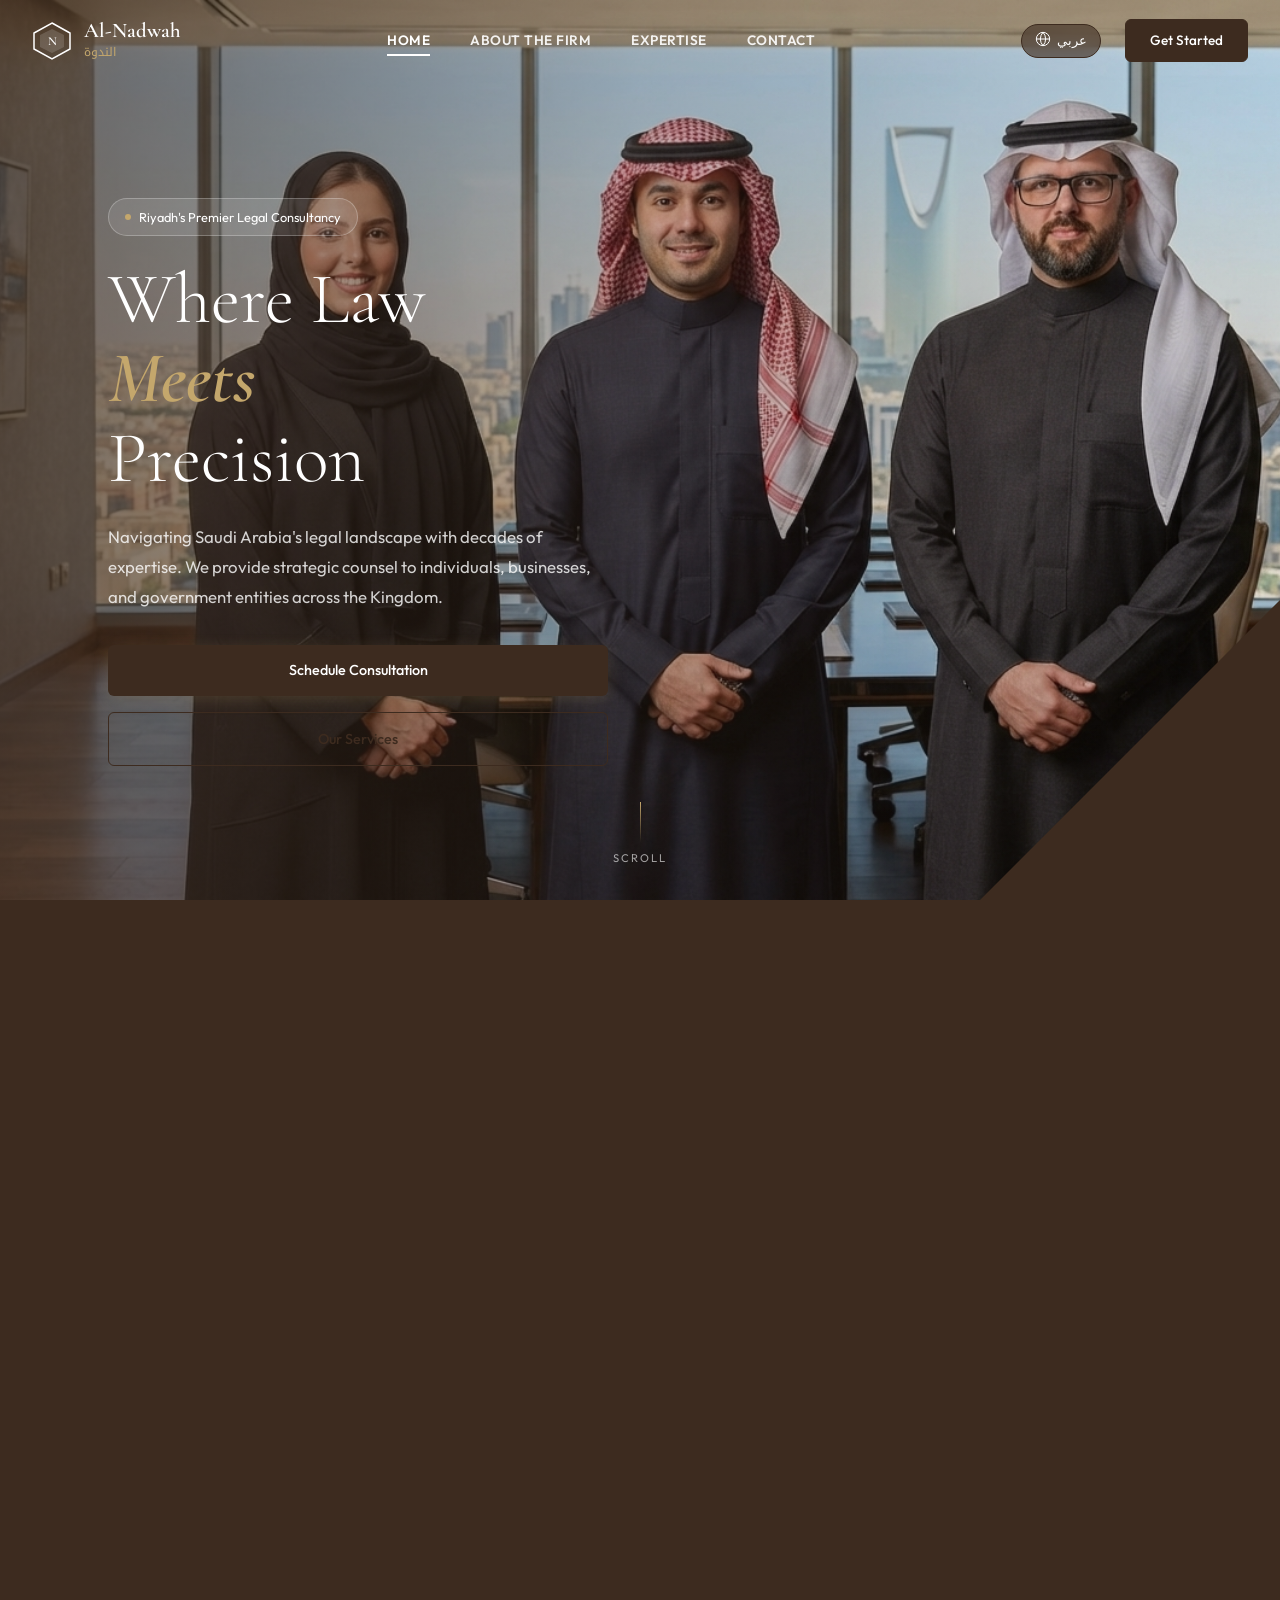
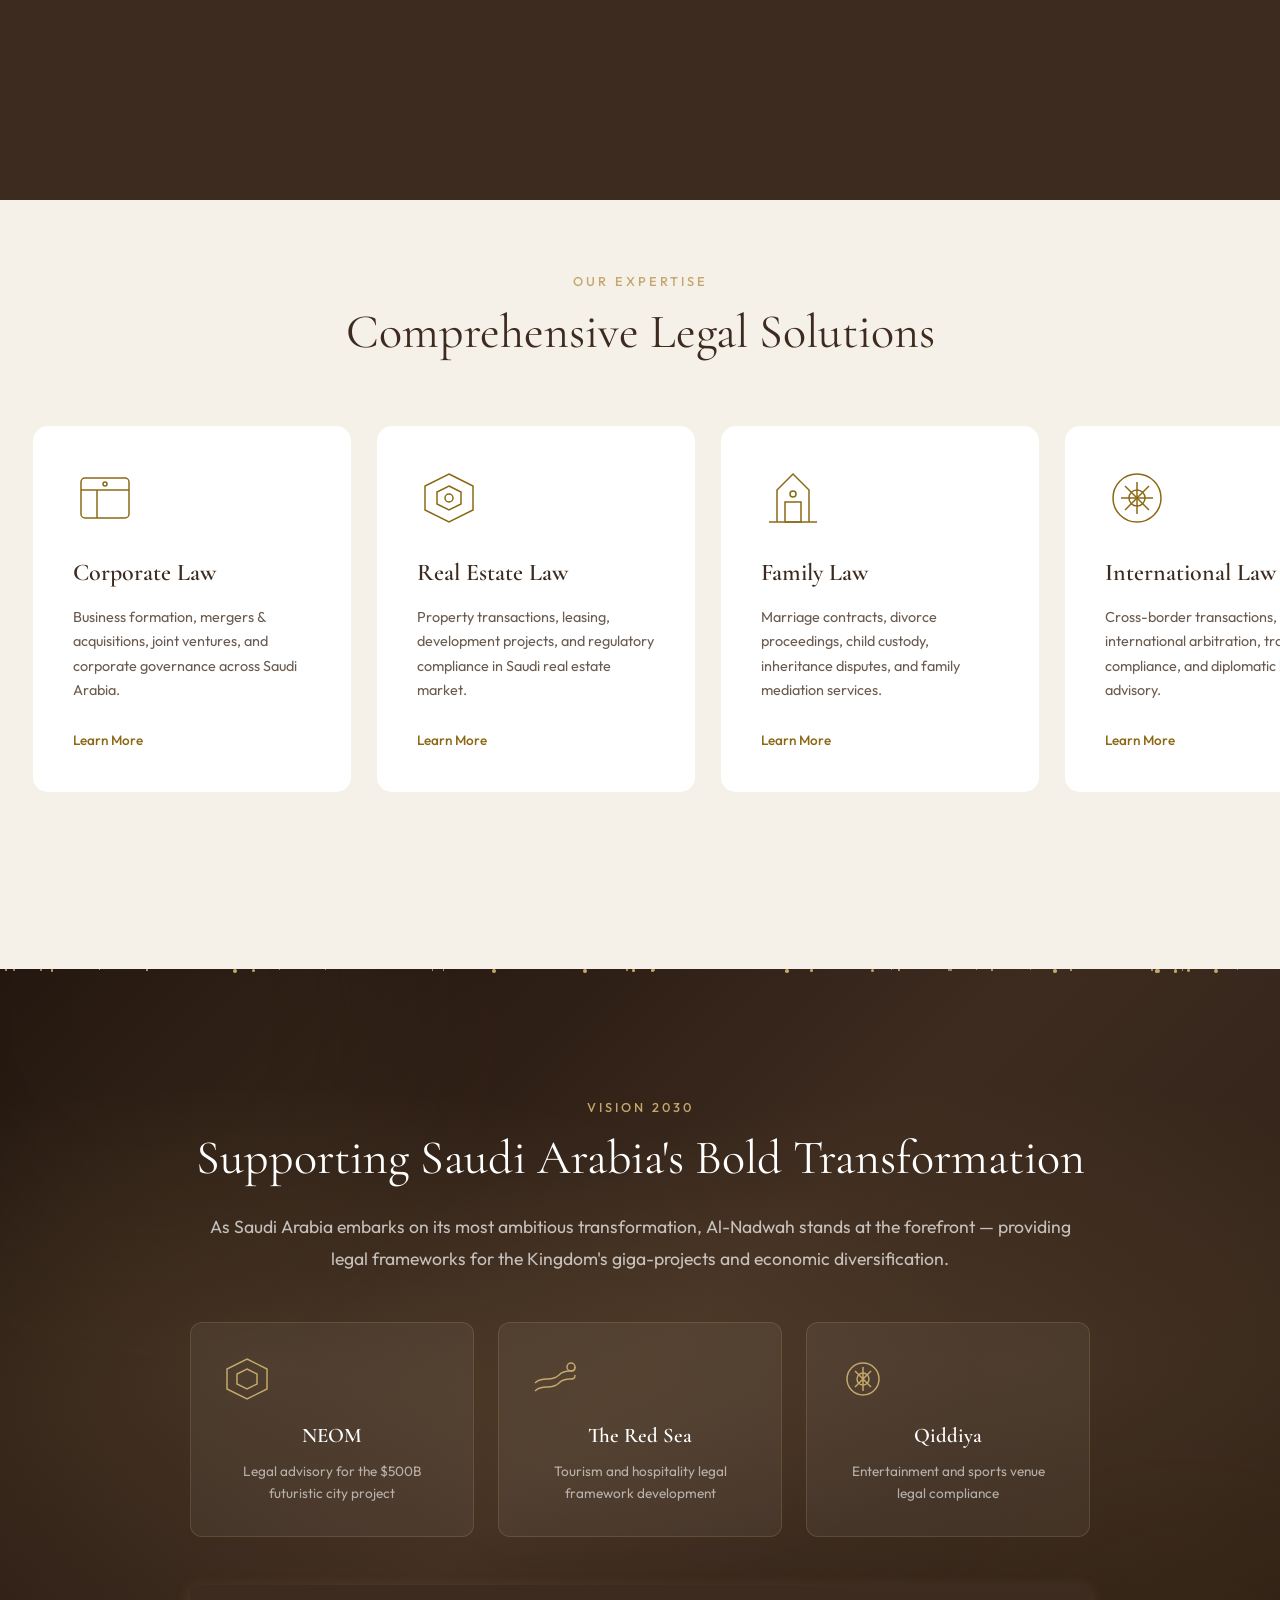
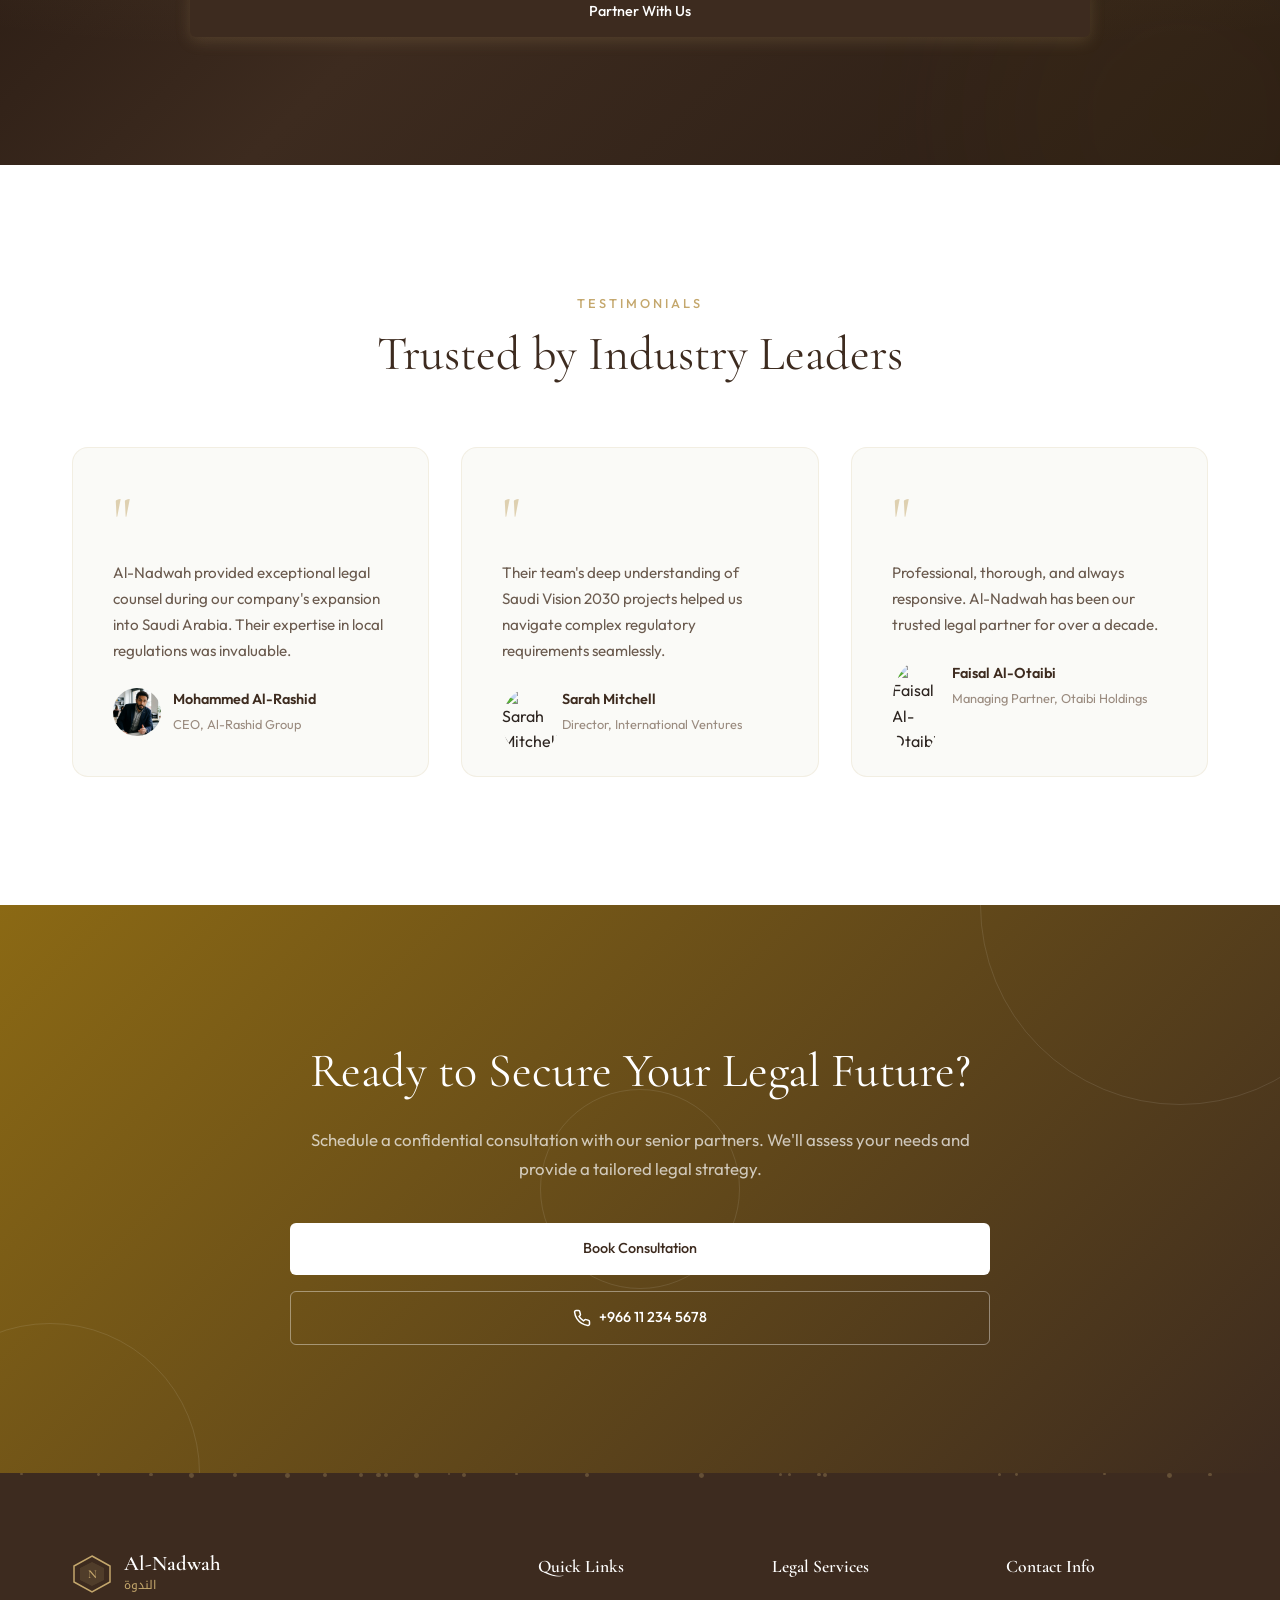
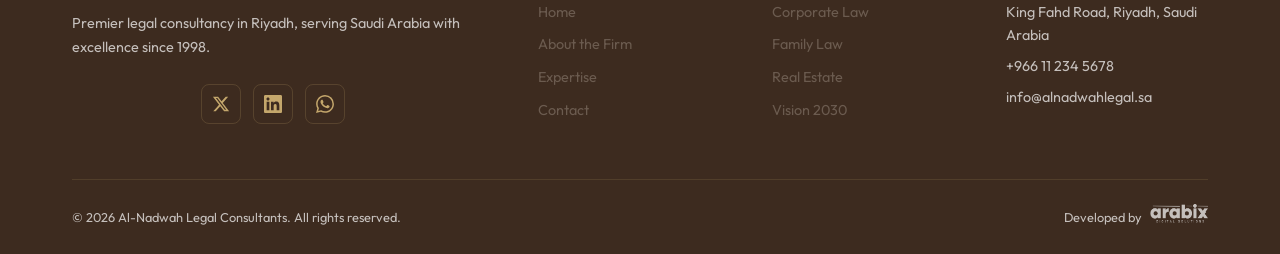
==== commit dad3b80f: "Polish about page: team photos, single framed image in story section, fix social icon alignment" ====
--- a/index.html
+++ b/index.html
@@ -8,7 +8,7 @@
     <link rel="preconnect" href="https://fonts.googleapis.com">
     <link rel="preconnect" href="https://fonts.gstatic.com" crossorigin>
     <link href="https://fonts.googleapis.com/css2?family=Cormorant+Garamond:wght@300;400;500;600;700&family=Outfit:wght@200;300;400;500;600;700&family=Noto+Kufi+Arabic:wght@300;400;500;600;700&display=swap" rel="stylesheet">
-    <link rel="stylesheet" href="styles.css?v=11">
+    <link rel="stylesheet" href="styles.css?v=12">
 </head>
 <body>
     <!-- Preloader -->
--- a/styles.css
+++ b/styles.css
@@ -2073,12 +2073,14 @@
 
 /* Social Links Animation */
 .social-link {
+    display: flex;
+    align-items: center;
+    justify-content: center;
     transition: all 0.3s ease;
-    display: inline-block;
 }
 
 .social-link:hover {
-    transform: translateY(-5px) rotate(5deg);
+    transform: translateY(-4px);
     filter: drop-shadow(0 5px 10px rgba(196, 167, 108, 0.3));
 }
 
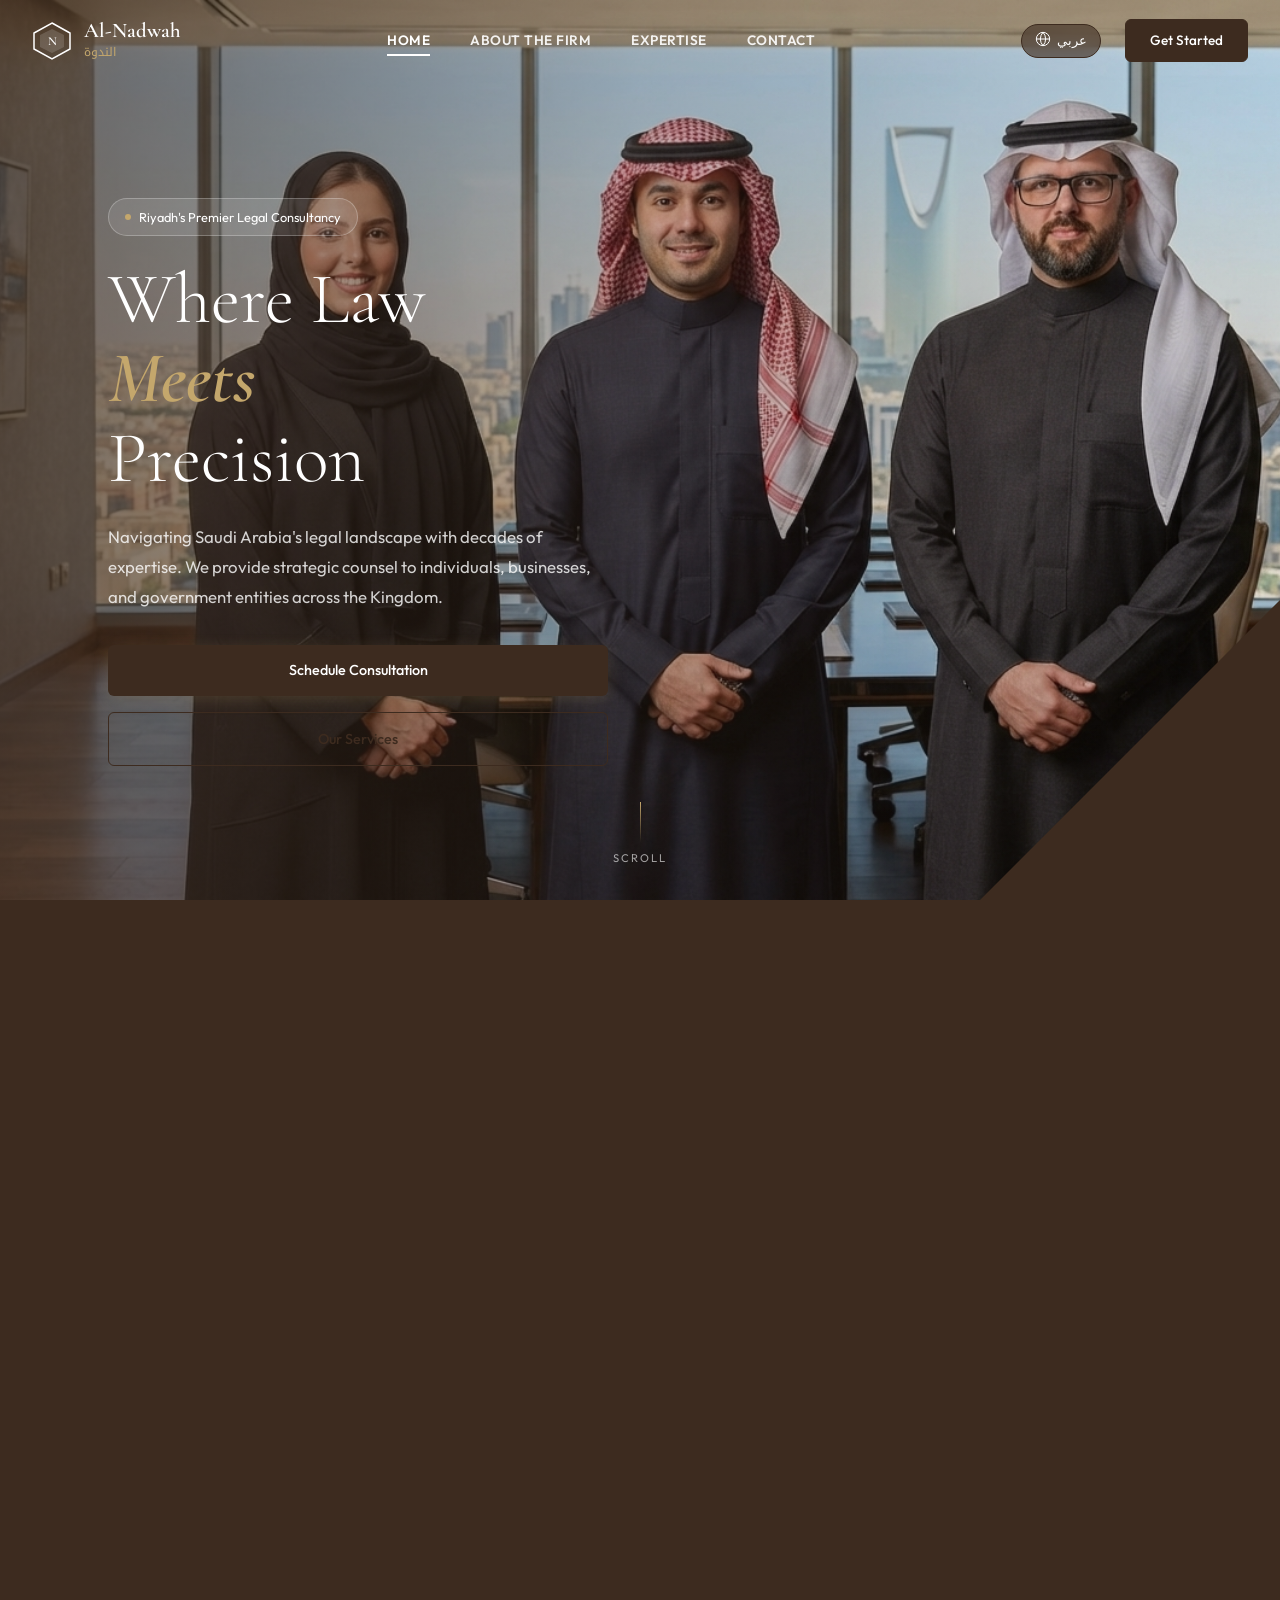
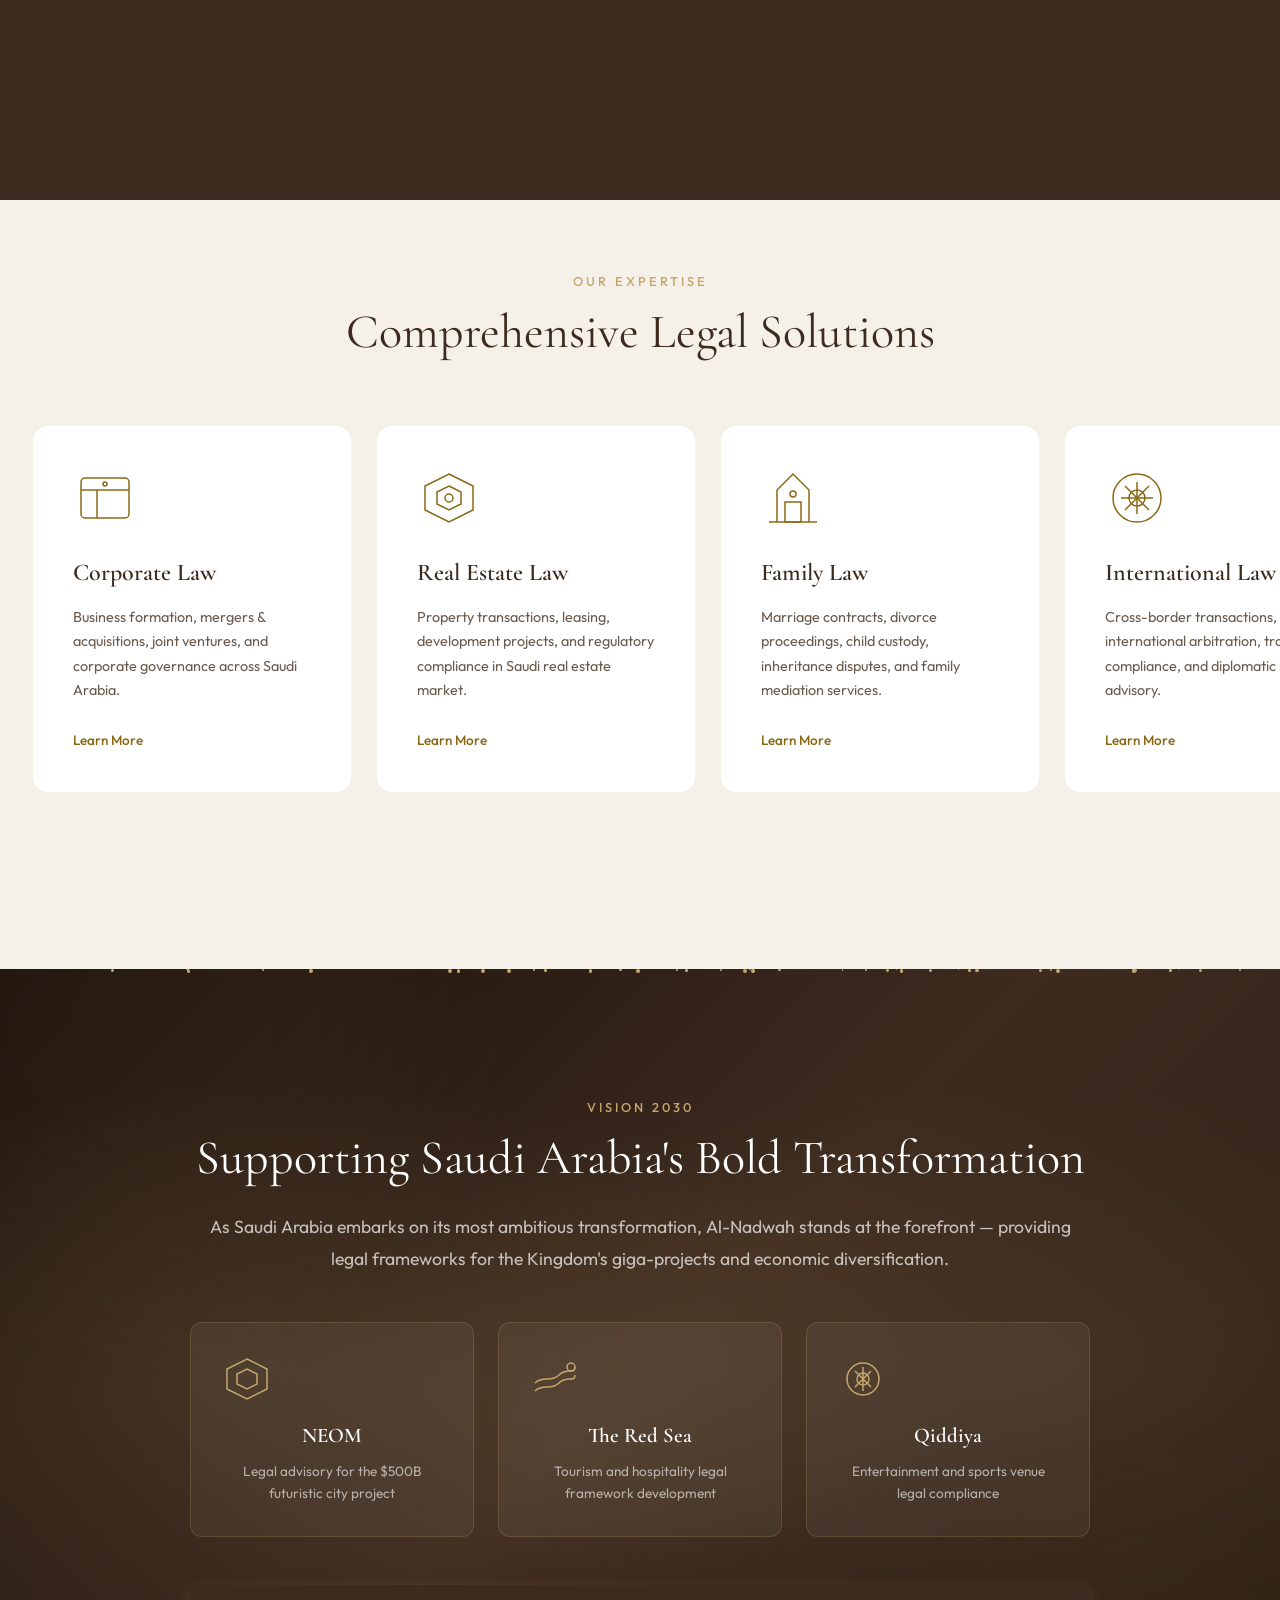
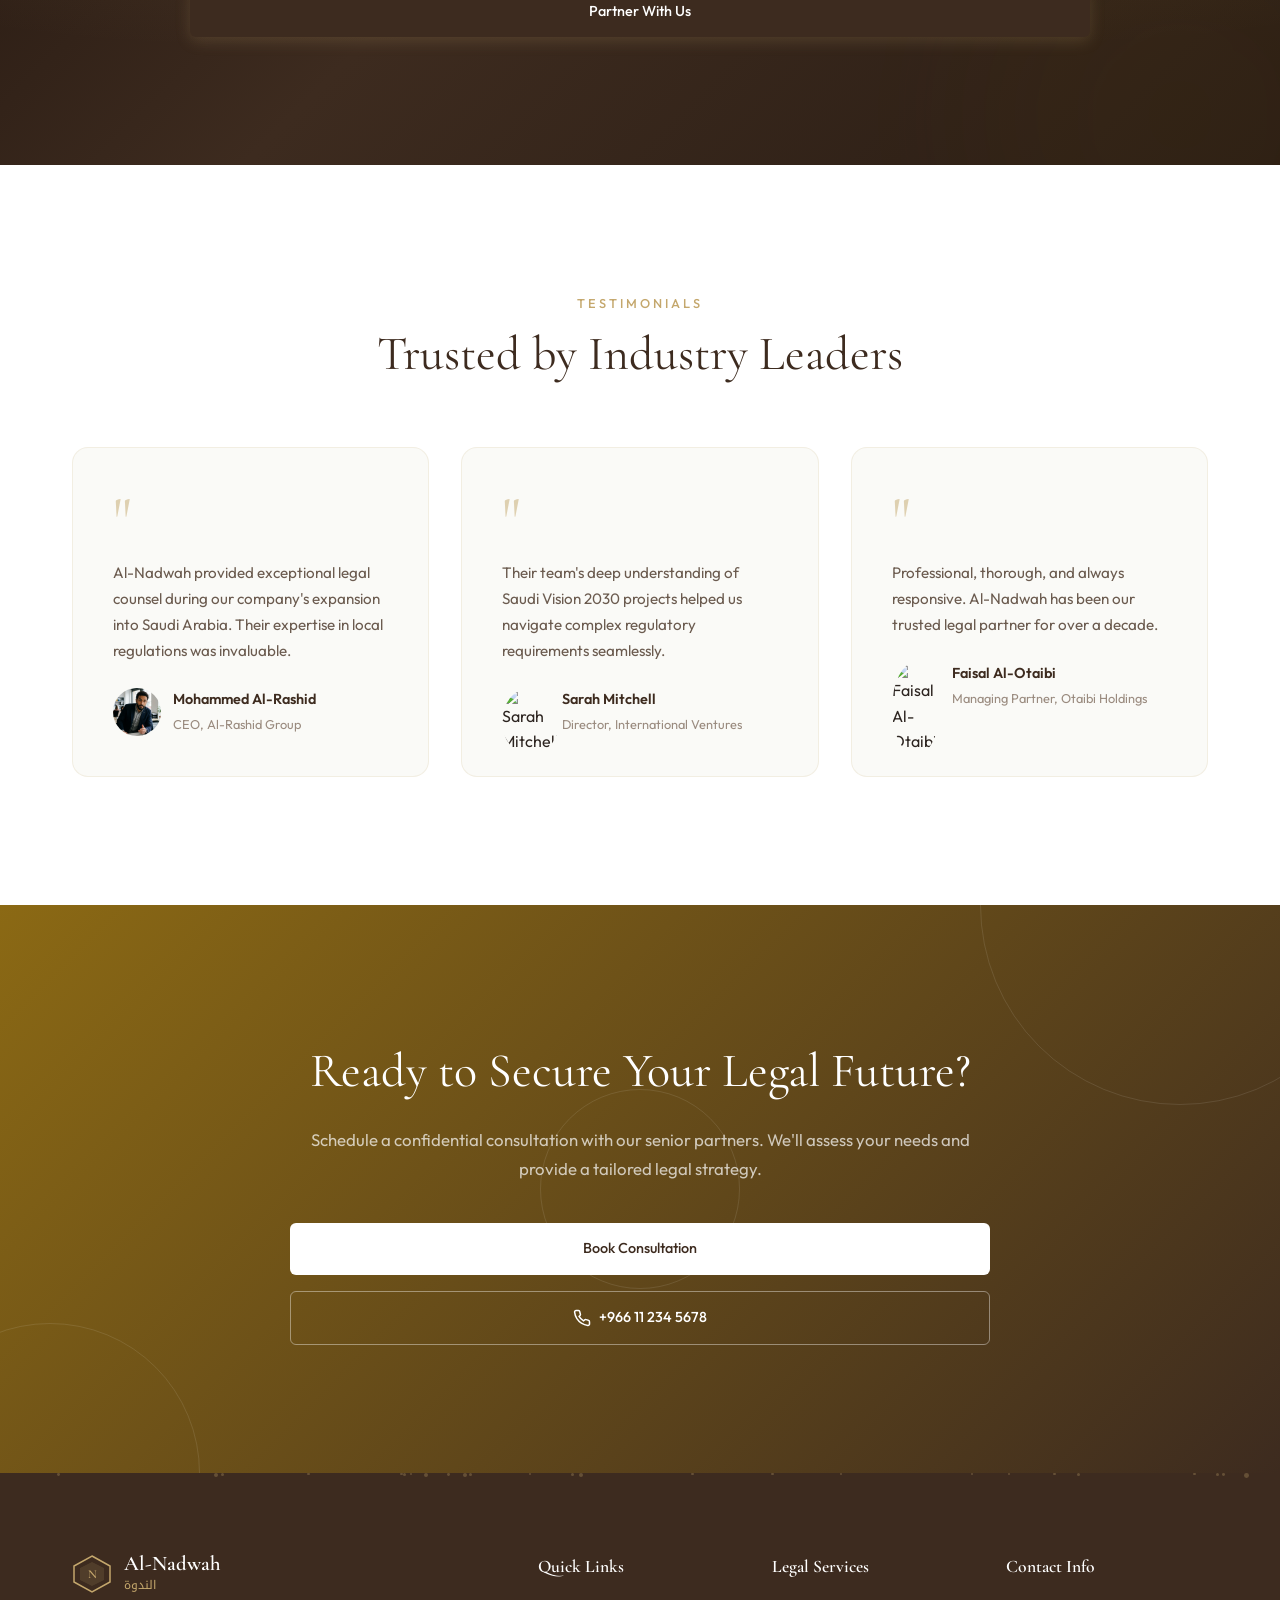
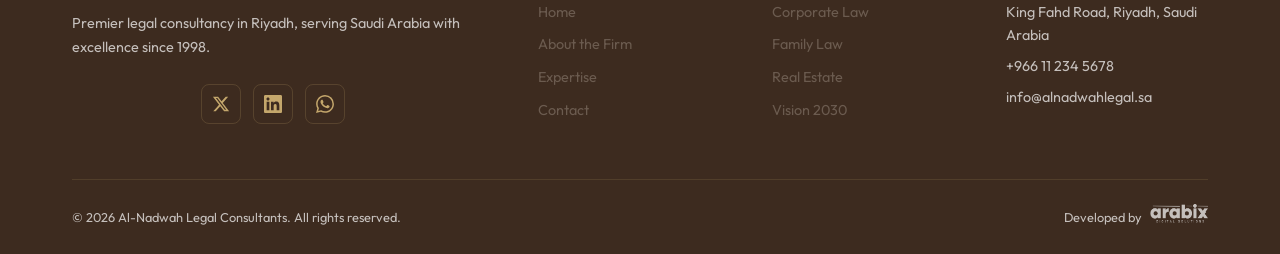
==== commit c2608028: "Add animated background to Founded 1998 section: floating orbs + rising gold particles" ====
--- a/index.html
+++ b/index.html
@@ -8,7 +8,7 @@
     <link rel="preconnect" href="https://fonts.googleapis.com">
     <link rel="preconnect" href="https://fonts.gstatic.com" crossorigin>
     <link href="https://fonts.googleapis.com/css2?family=Cormorant+Garamond:wght@300;400;500;600;700&family=Outfit:wght@200;300;400;500;600;700&family=Noto+Kufi+Arabic:wght@300;400;500;600;700&display=swap" rel="stylesheet">
-    <link rel="stylesheet" href="styles.css?v=12">
+    <link rel="stylesheet" href="styles.css?v=13">
 </head>
 <body>
     <!-- Preloader -->
--- a/styles.css
+++ b/styles.css
@@ -2093,6 +2093,68 @@
     transform: scale(1.1) rotate(10deg);
     filter: drop-shadow(0 0 8px rgba(196, 167, 108, 0.5));
 }
+
+/* ===== Story Section Background Animation ===== */
+.story-orb {
+    position: absolute;
+    border-radius: 50%;
+    filter: blur(60px);
+    pointer-events: none;
+    z-index: 1;
+}
+
+.story-orb-1 {
+    width: 400px;
+    height: 400px;
+    background: radial-gradient(circle, rgba(196, 167, 108, 0.25), transparent 70%);
+    top: -100px;
+    right: -100px;
+    animation: storyOrbFloat1 12s ease-in-out infinite;
+}
+
+.story-orb-2 {
+    width: 350px;
+    height: 350px;
+    background: radial-gradient(circle, rgba(139, 105, 20, 0.18), transparent 70%);
+    bottom: -80px;
+    left: -80px;
+    animation: storyOrbFloat2 15s ease-in-out infinite;
+}
+
+@keyframes storyOrbFloat1 {
+    0%, 100% { transform: translate(0, 0) scale(1); }
+    33% { transform: translate(-60px, 50px) scale(1.15); }
+    66% { transform: translate(30px, -30px) scale(0.95); }
+}
+
+@keyframes storyOrbFloat2 {
+    0%, 100% { transform: translate(0, 0) scale(1); }
+    33% { transform: translate(50px, -40px) scale(1.1); }
+    66% { transform: translate(-30px, 30px) scale(0.9); }
+}
+
+.story-particles {
+    position: absolute;
+    inset: 0;
+    pointer-events: none;
+    z-index: 1;
+    overflow: hidden;
+}
+
+.story-particle {
+    position: absolute;
+    bottom: -10px;
+    background: var(--gold);
+    border-radius: 50%;
+    animation: storyParticleRise linear infinite;
+}
+
+@keyframes storyParticleRise {
+    0% { transform: translateY(0) rotate(0deg); opacity: 0; }
+    10% { opacity: 0.4; }
+    90% { opacity: 0.4; }
+    100% { transform: translateY(-600px) rotate(360deg); opacity: 0; }
+}
     
     .btn {
         width: 100%;
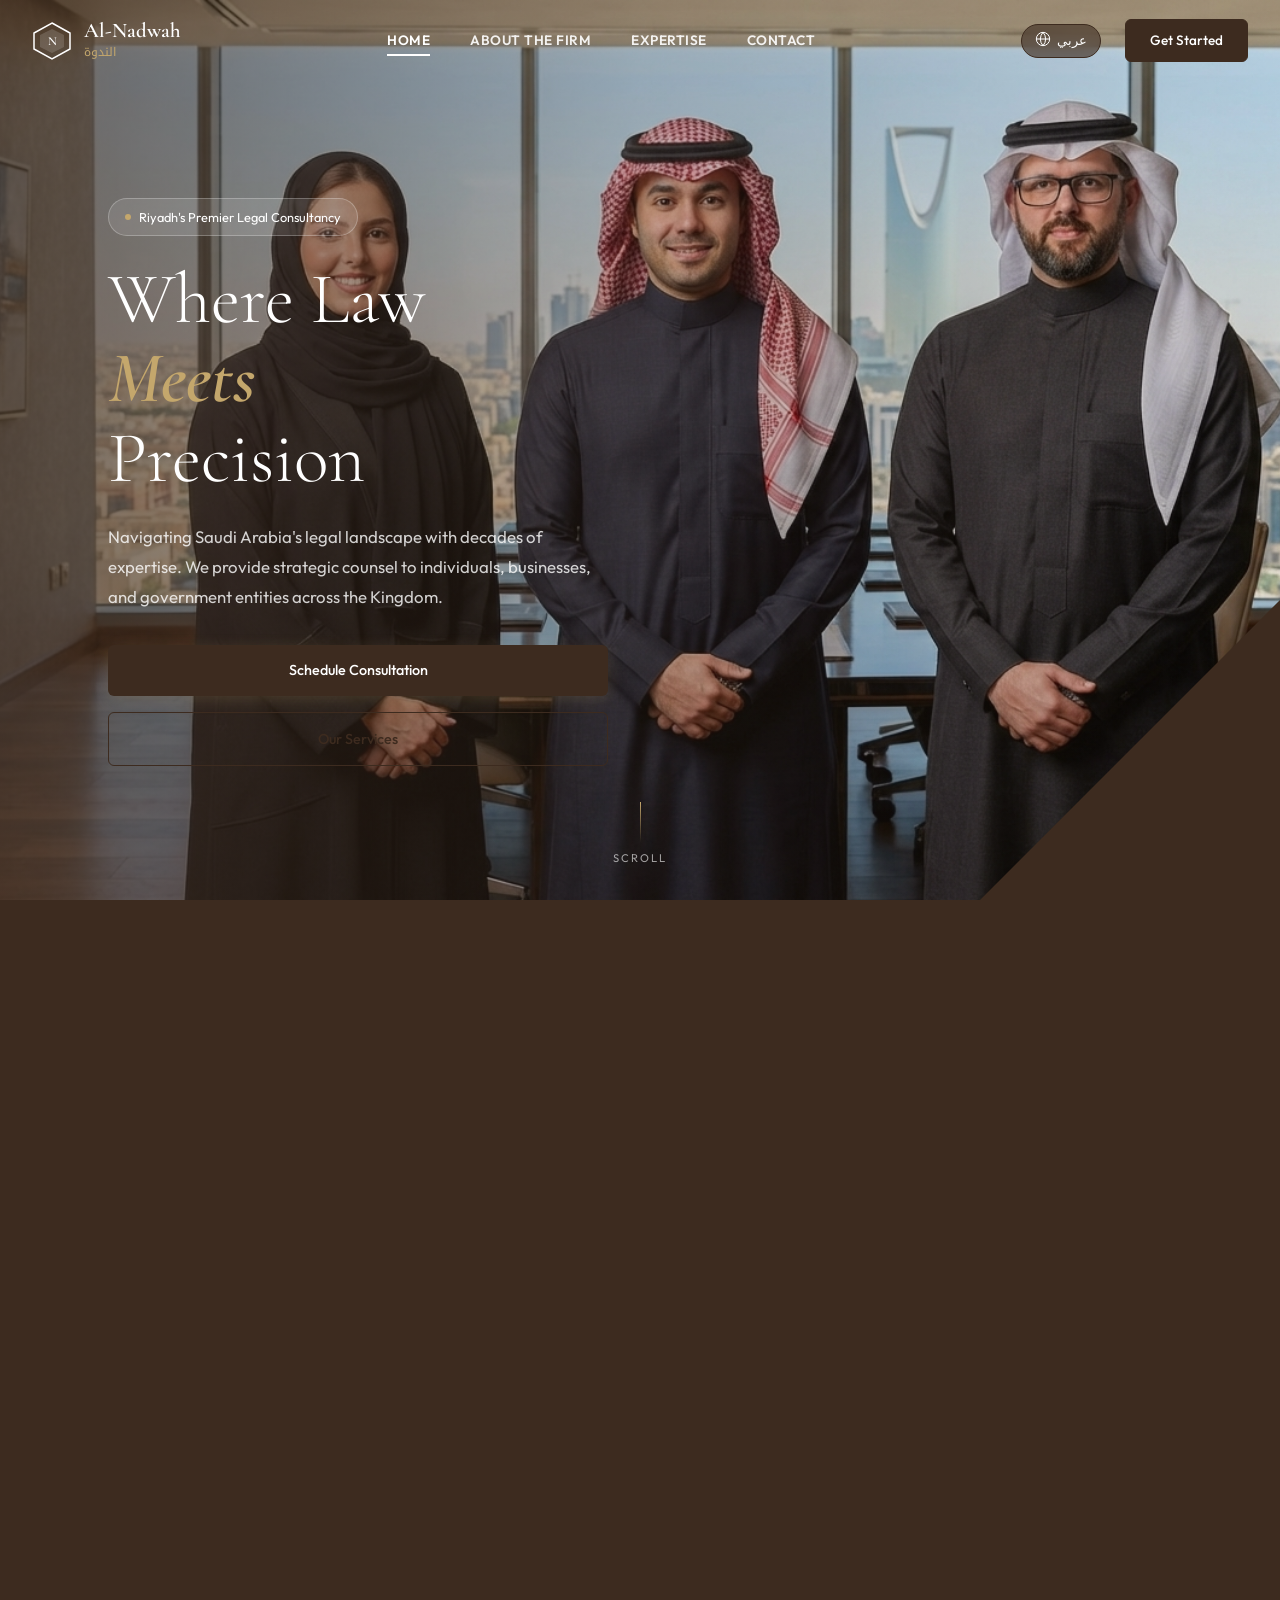
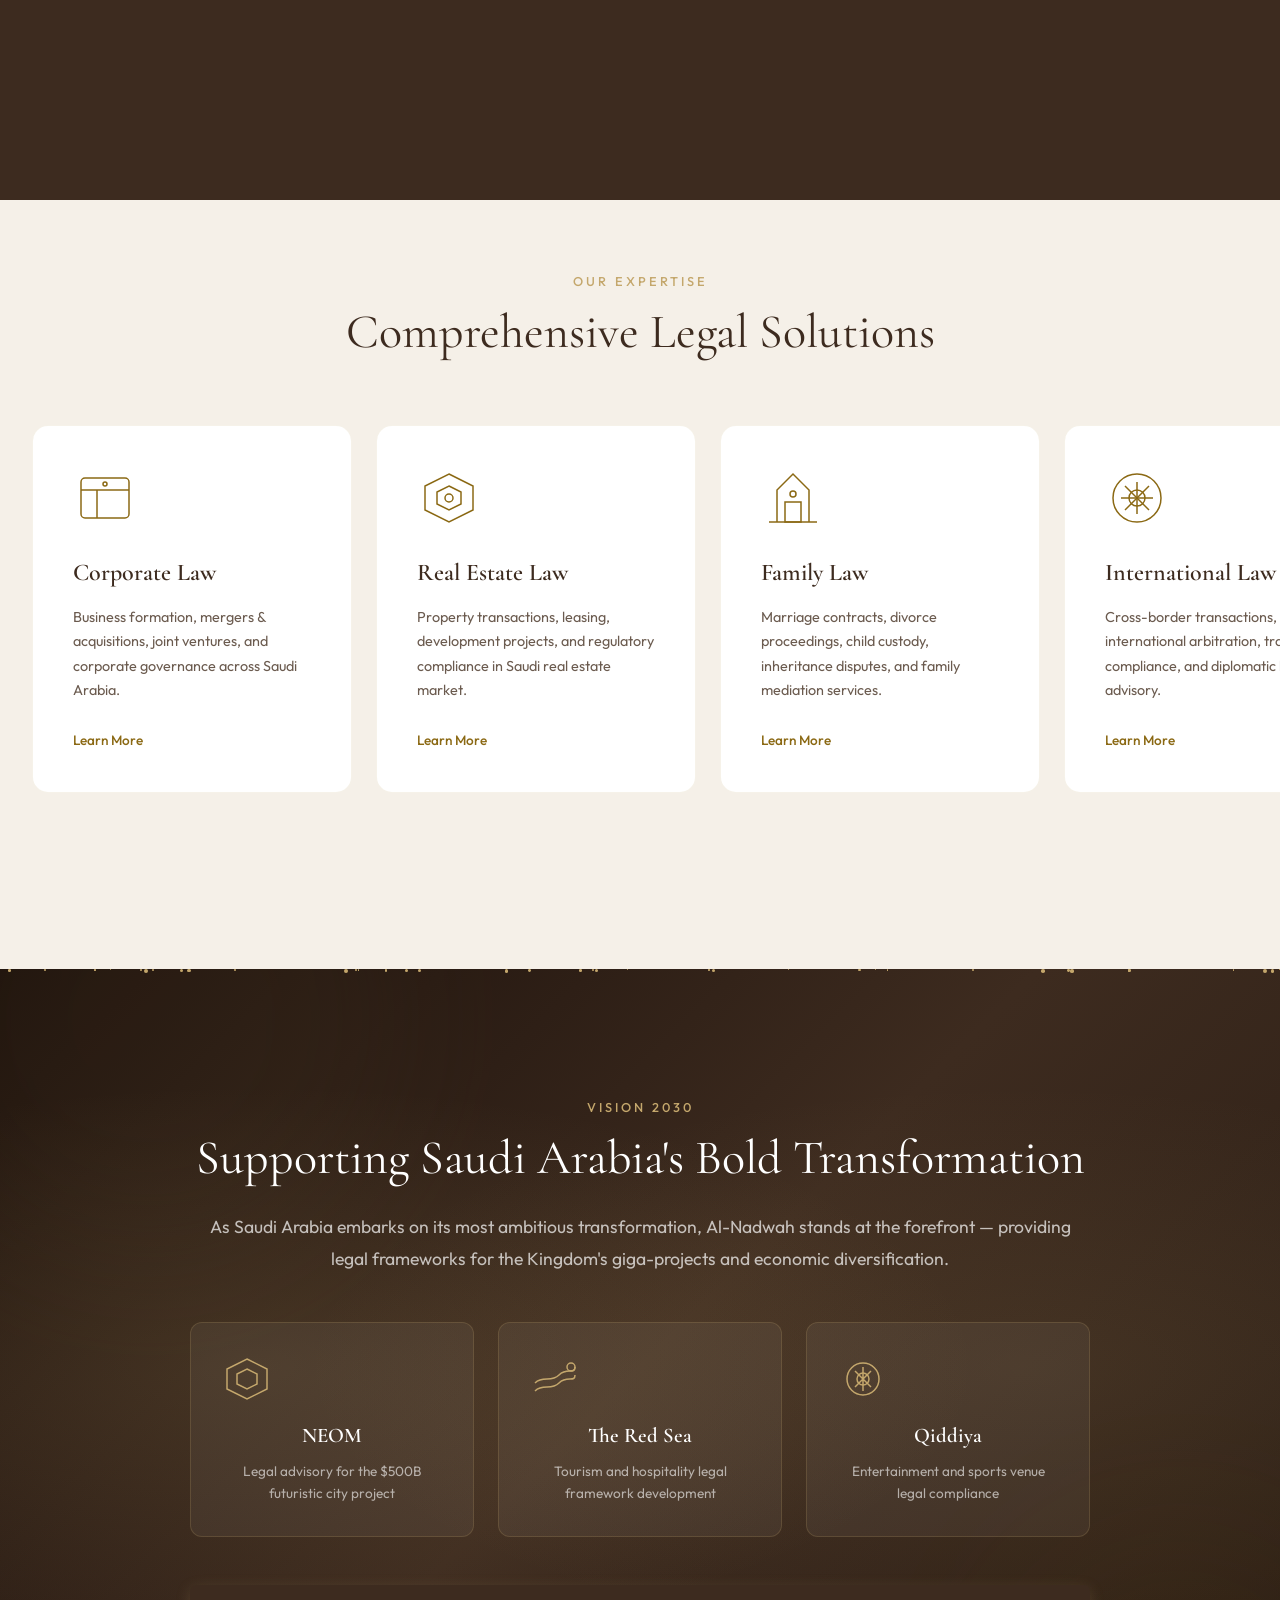
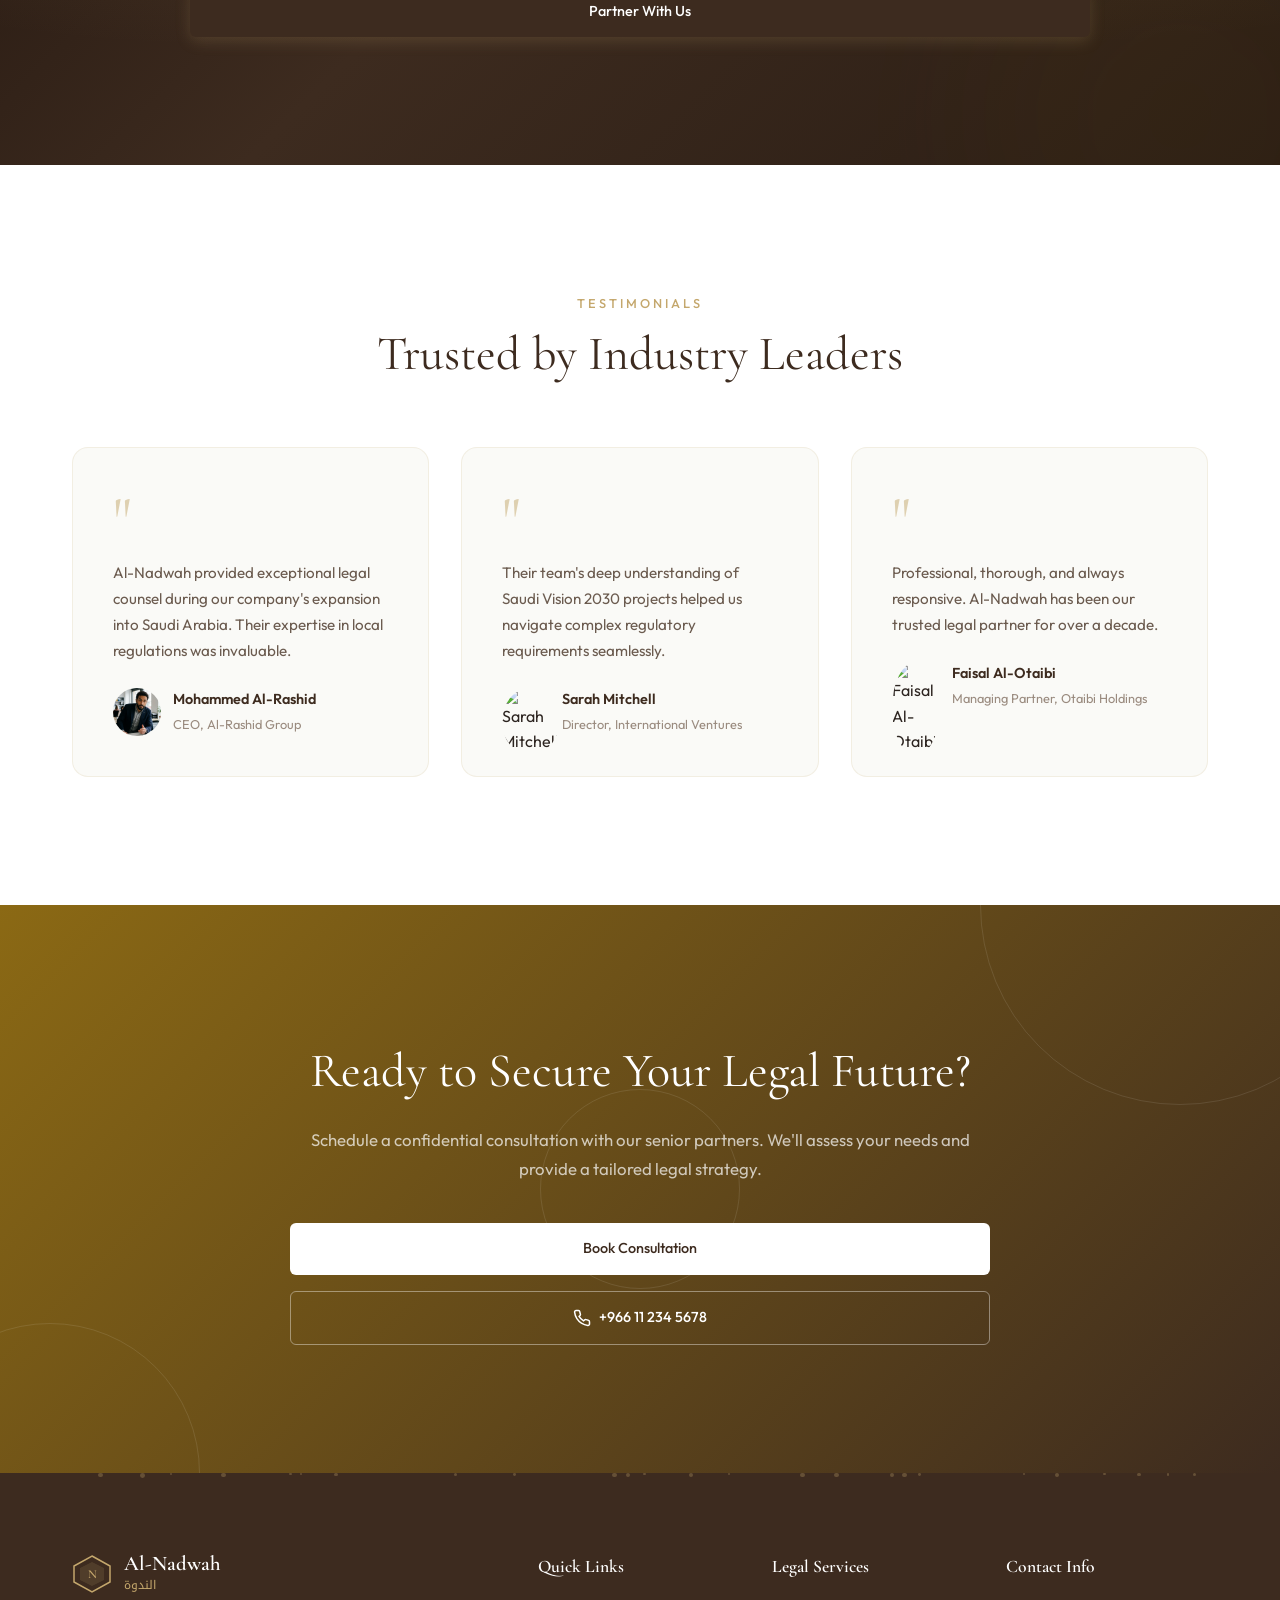
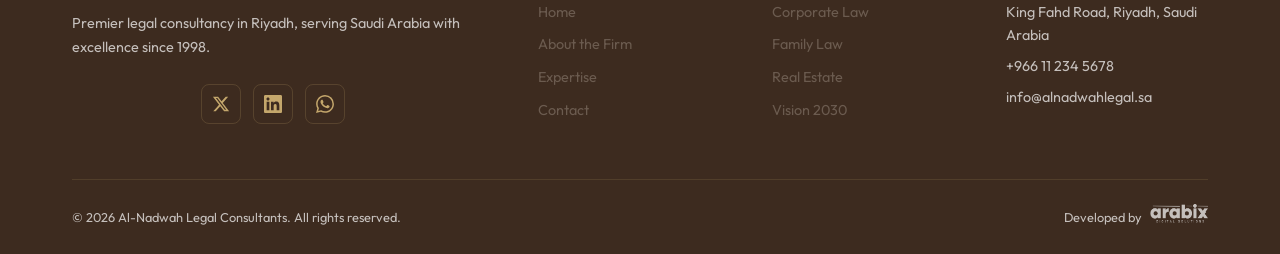
==== commit 7c9dd80c: "Change Founded 1998 background to dark premium brown gradient with white text" ====
--- a/index.html
+++ b/index.html
@@ -8,7 +8,7 @@
     <link rel="preconnect" href="https://fonts.googleapis.com">
     <link rel="preconnect" href="https://fonts.gstatic.com" crossorigin>
     <link href="https://fonts.googleapis.com/css2?family=Cormorant+Garamond:wght@300;400;500;600;700&family=Outfit:wght@200;300;400;500;600;700&family=Noto+Kufi+Arabic:wght@300;400;500;600;700&display=swap" rel="stylesheet">
-    <link rel="stylesheet" href="styles.css?v=13">
+    <link rel="stylesheet" href="styles.css?v=14">
 </head>
 <body>
     <!-- Preloader -->
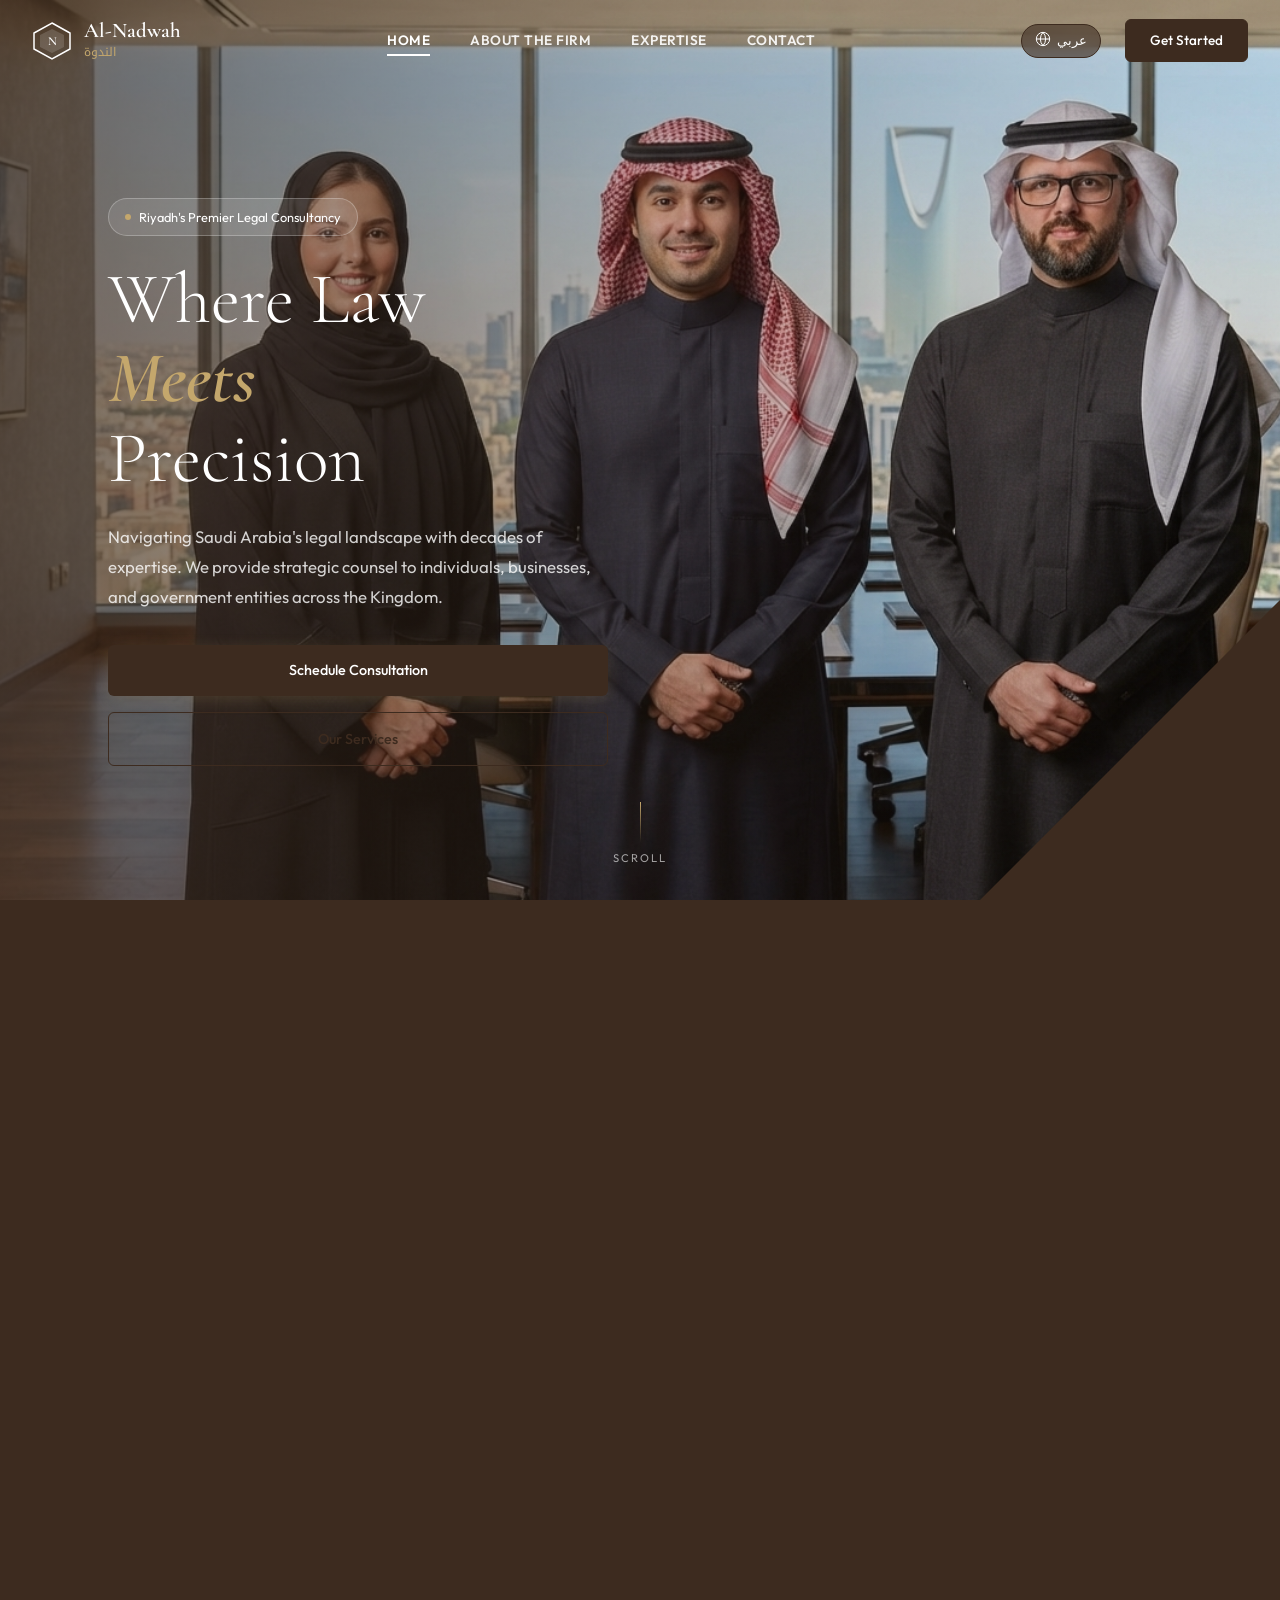
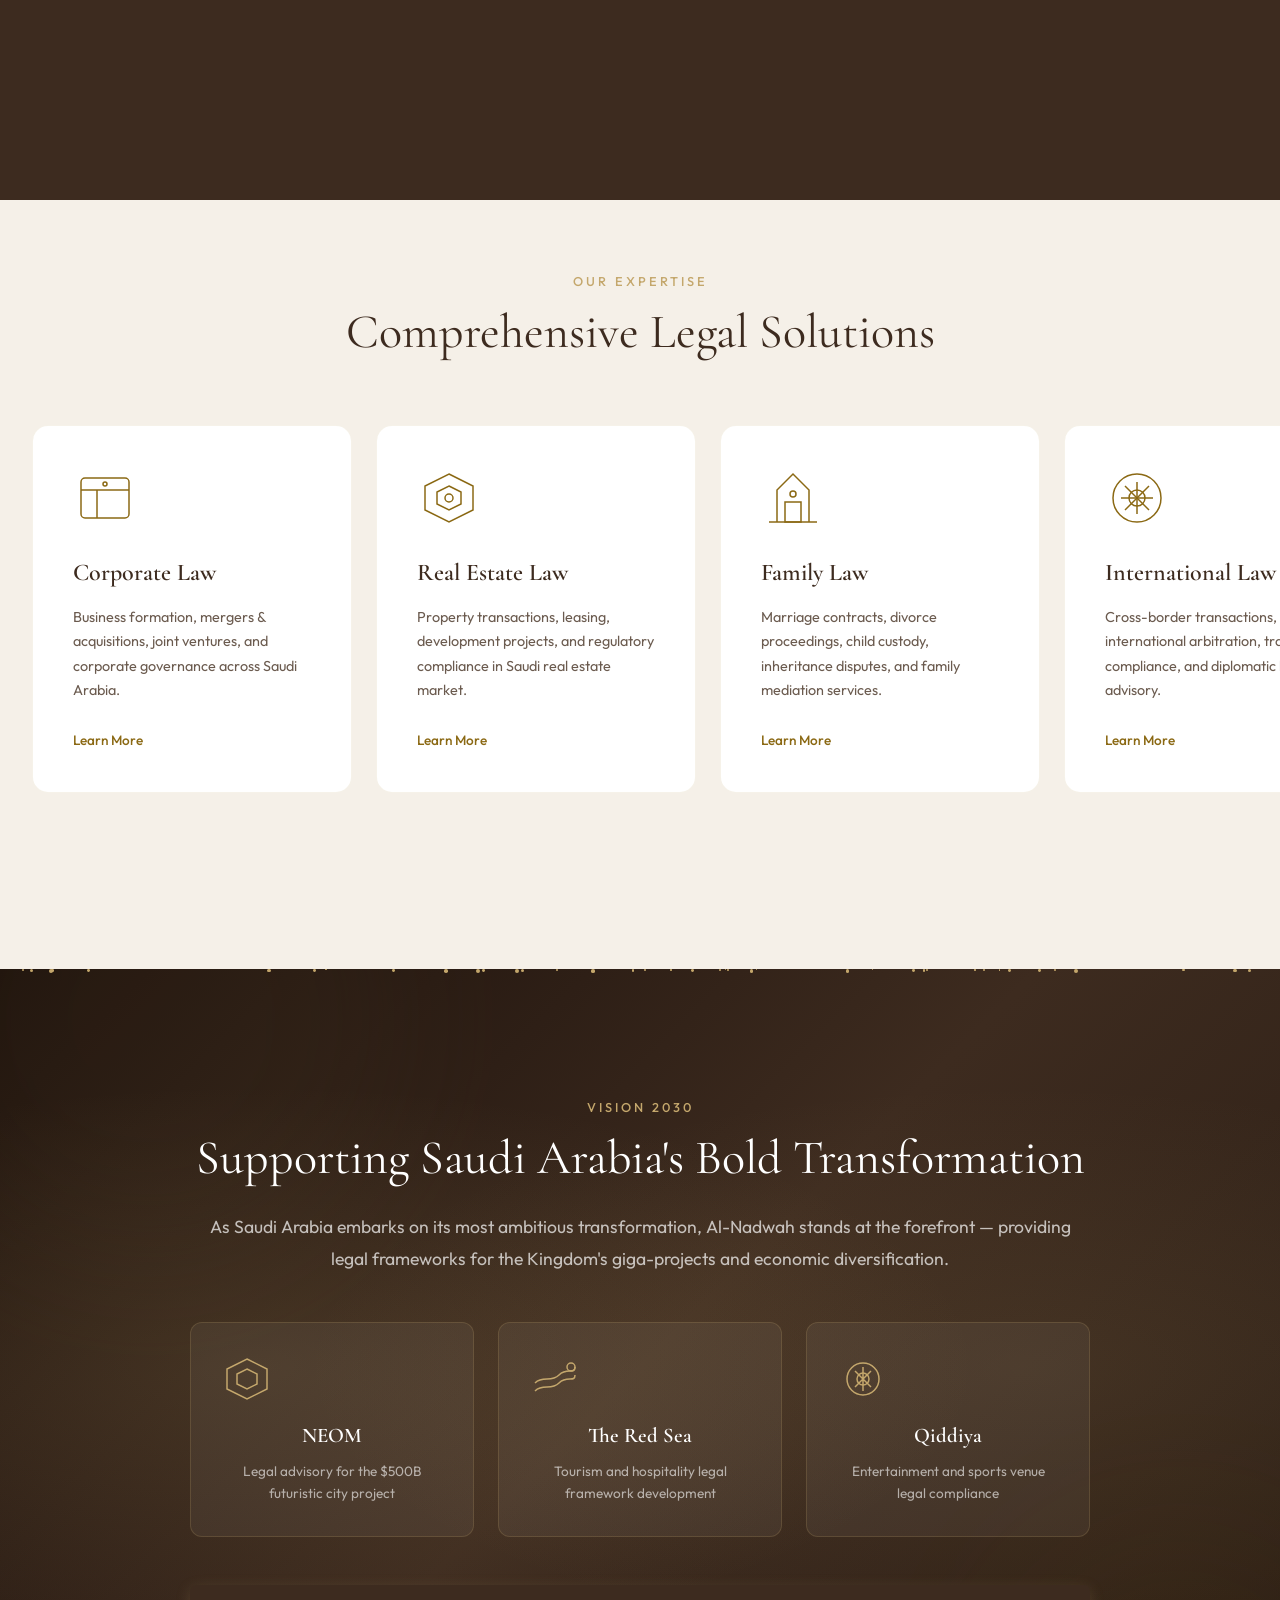
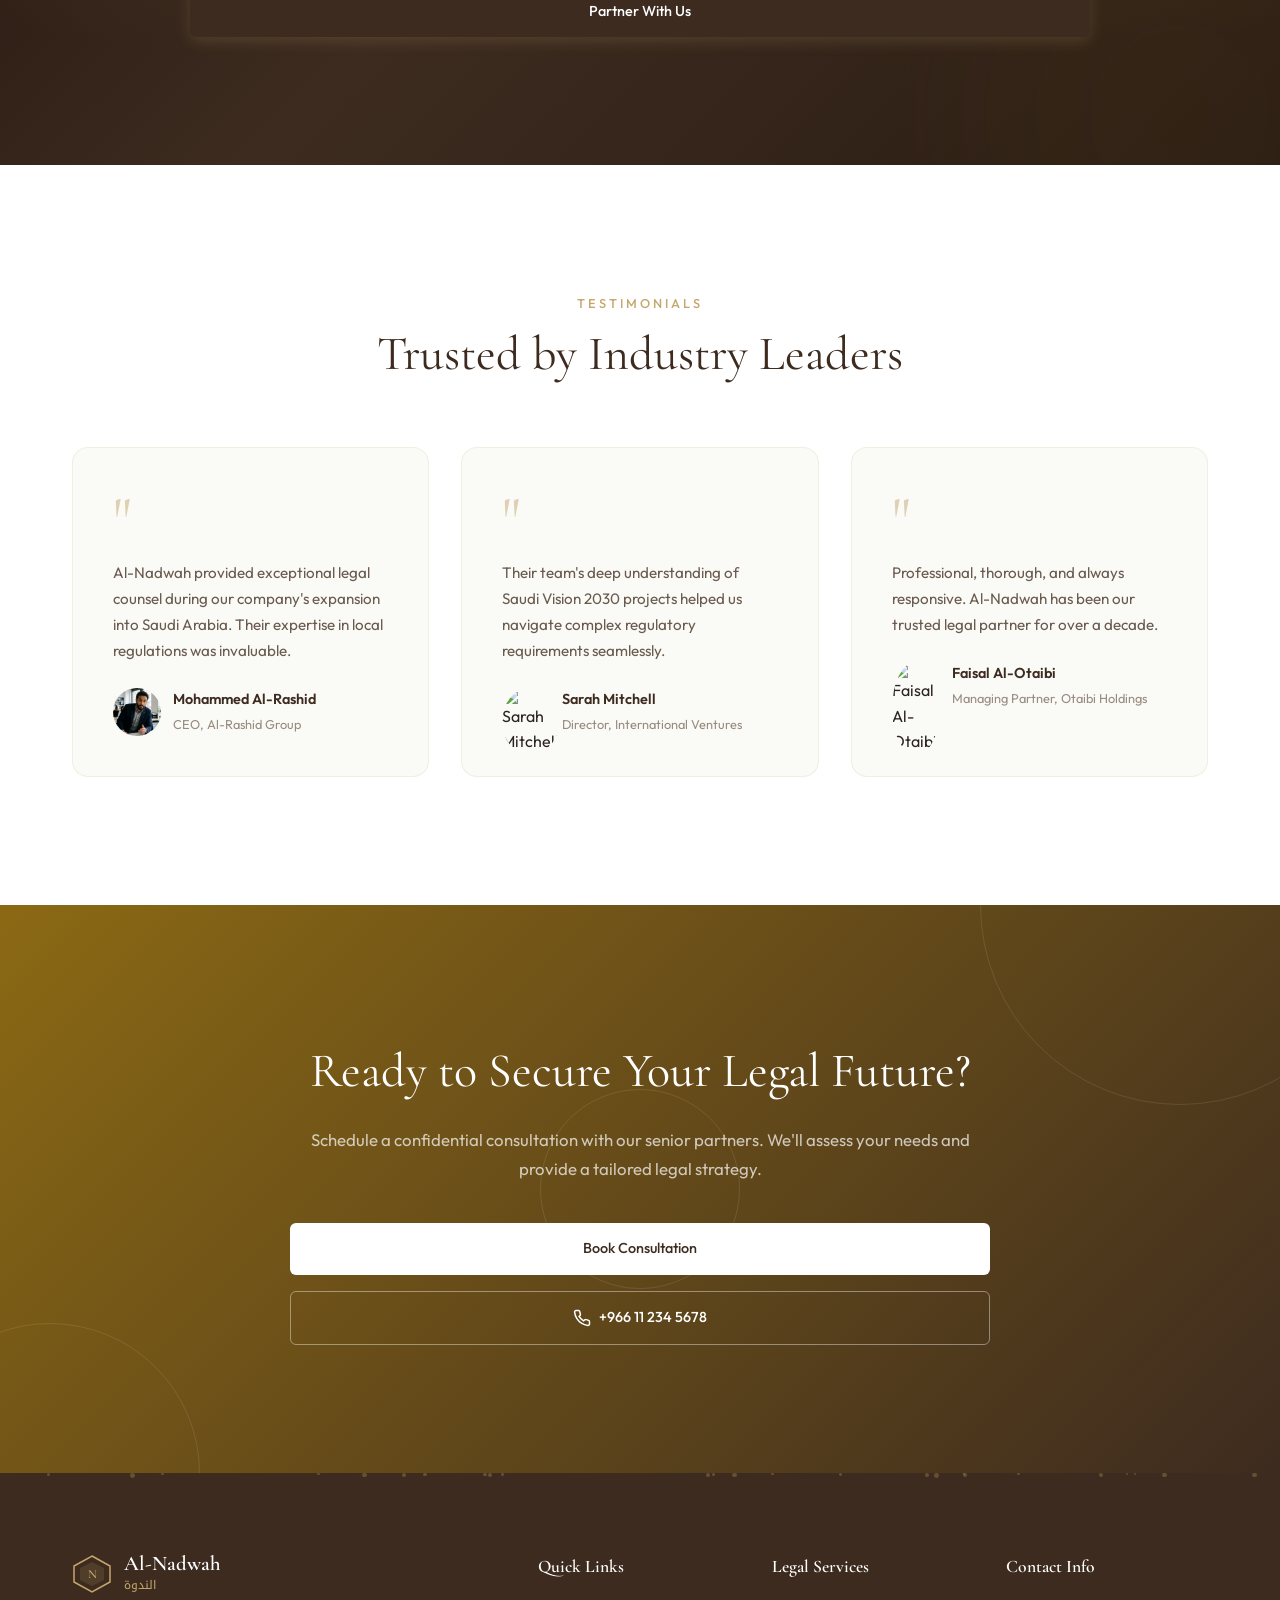
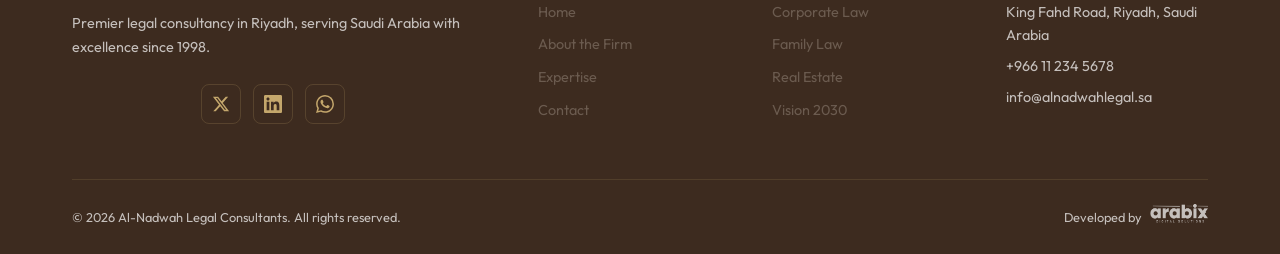
==== commit e2d891fa: "Add premium stats section to Founded 1998: white text colors + 25 years, 3K clients, 98% success rat" ====
--- a/index.html
+++ b/index.html
@@ -8,7 +8,7 @@
     <link rel="preconnect" href="https://fonts.googleapis.com">
     <link rel="preconnect" href="https://fonts.gstatic.com" crossorigin>
     <link href="https://fonts.googleapis.com/css2?family=Cormorant+Garamond:wght@300;400;500;600;700&family=Outfit:wght@200;300;400;500;600;700&family=Noto+Kufi+Arabic:wght@300;400;500;600;700&display=swap" rel="stylesheet">
-    <link rel="stylesheet" href="styles.css?v=14">
+    <link rel="stylesheet" href="styles.css?v=15">
 </head>
 <body>
     <!-- Preloader -->
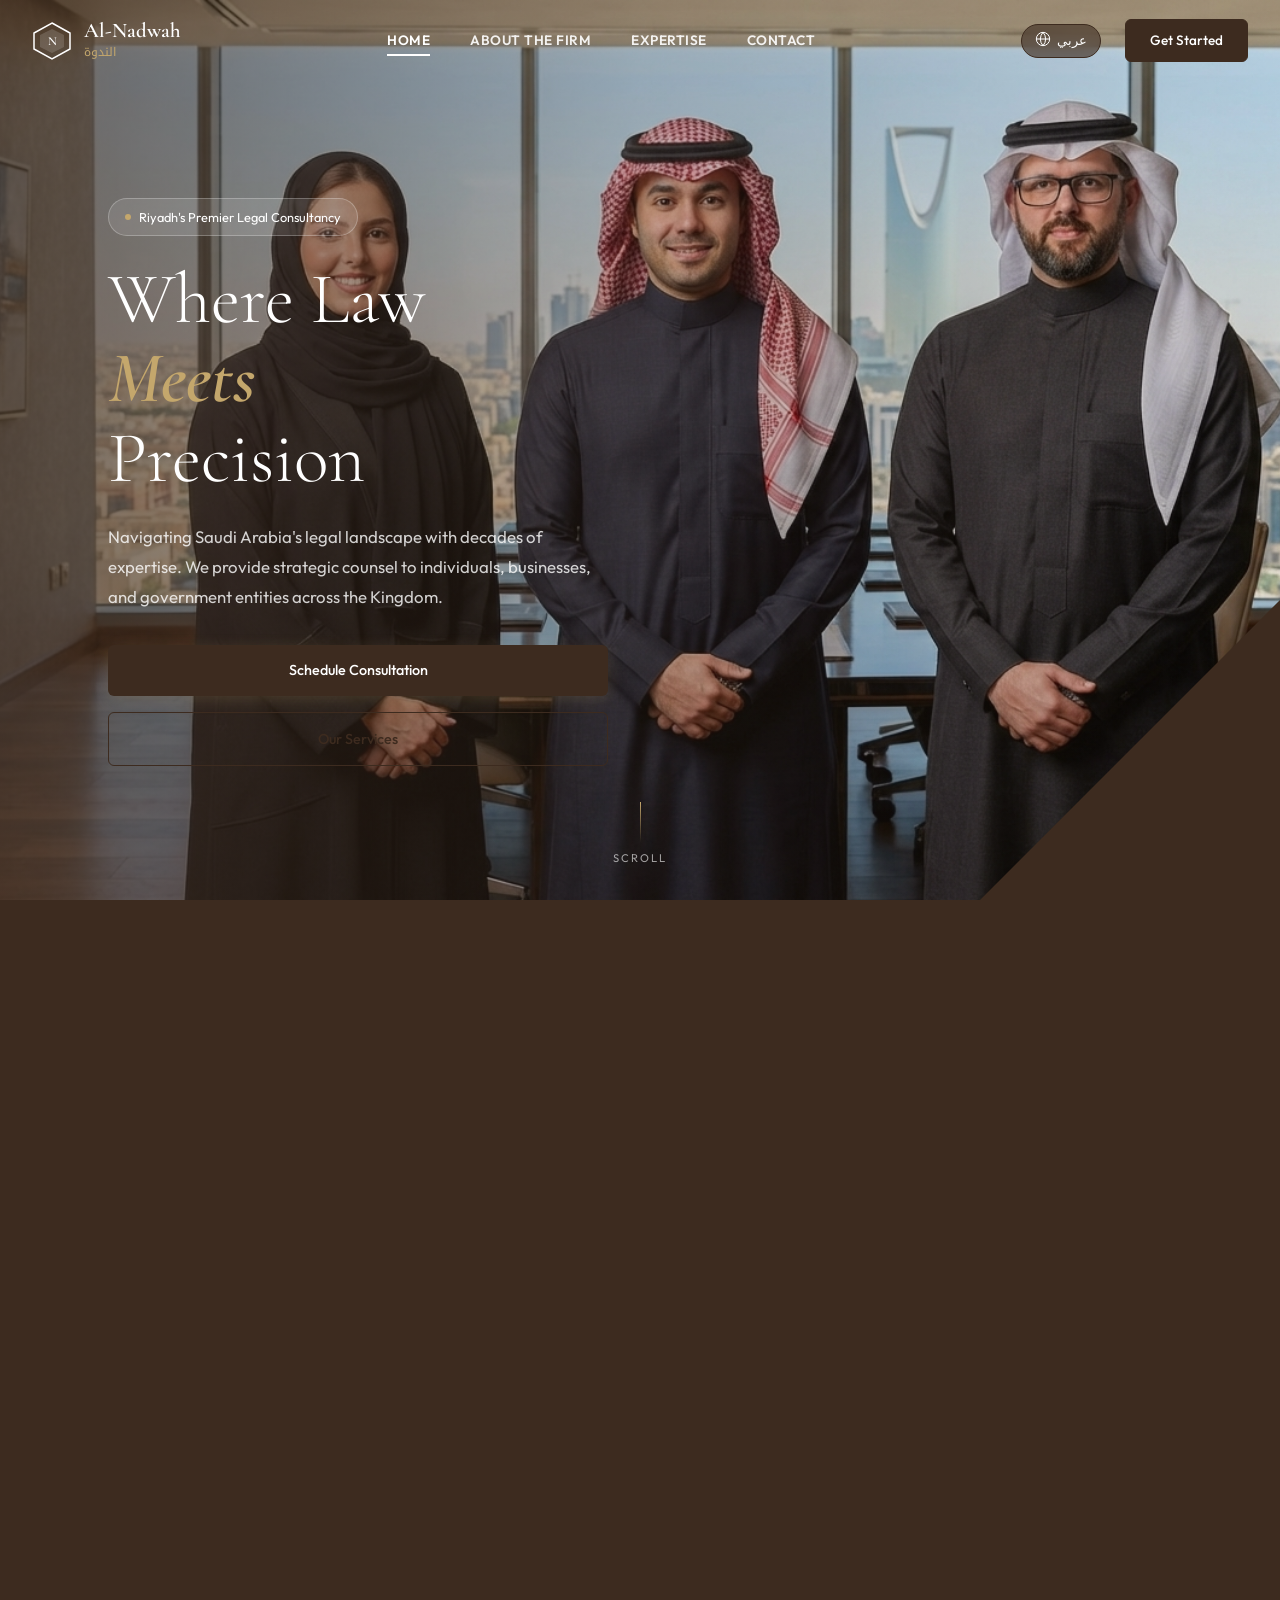
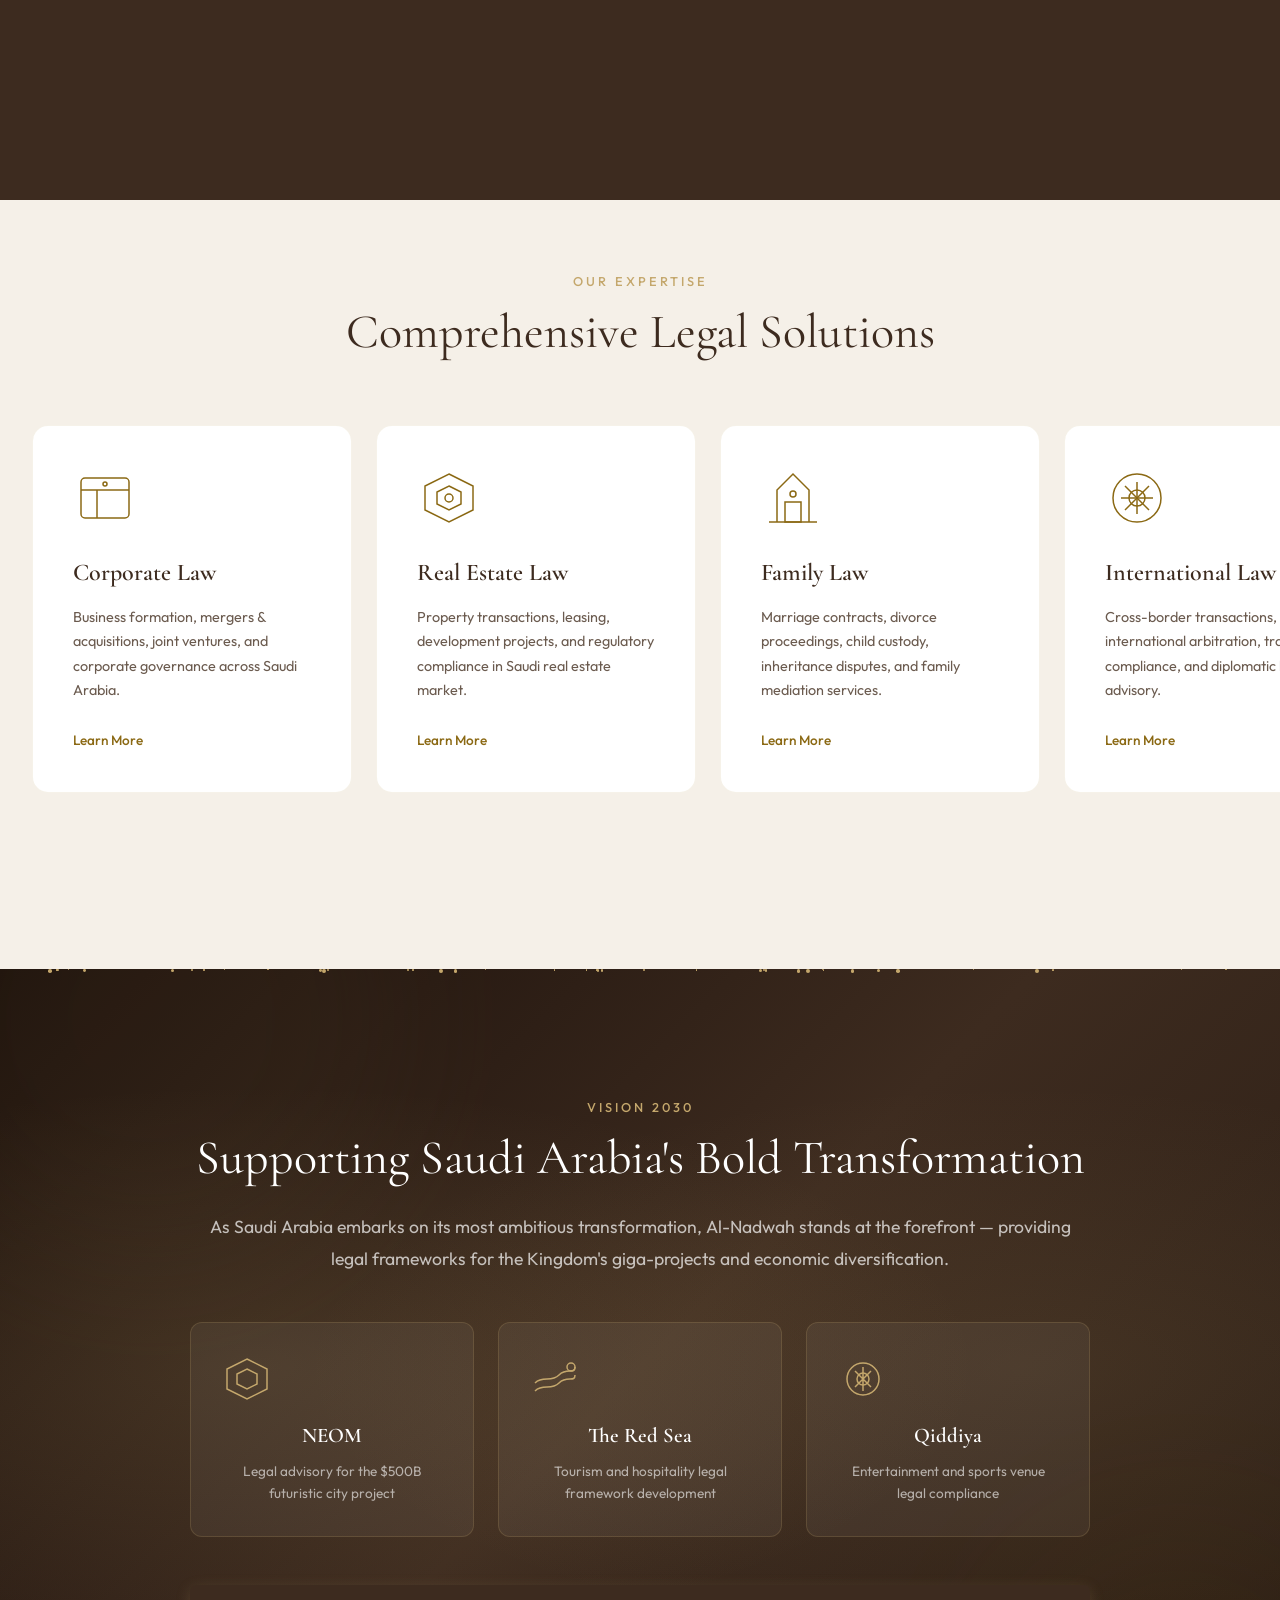
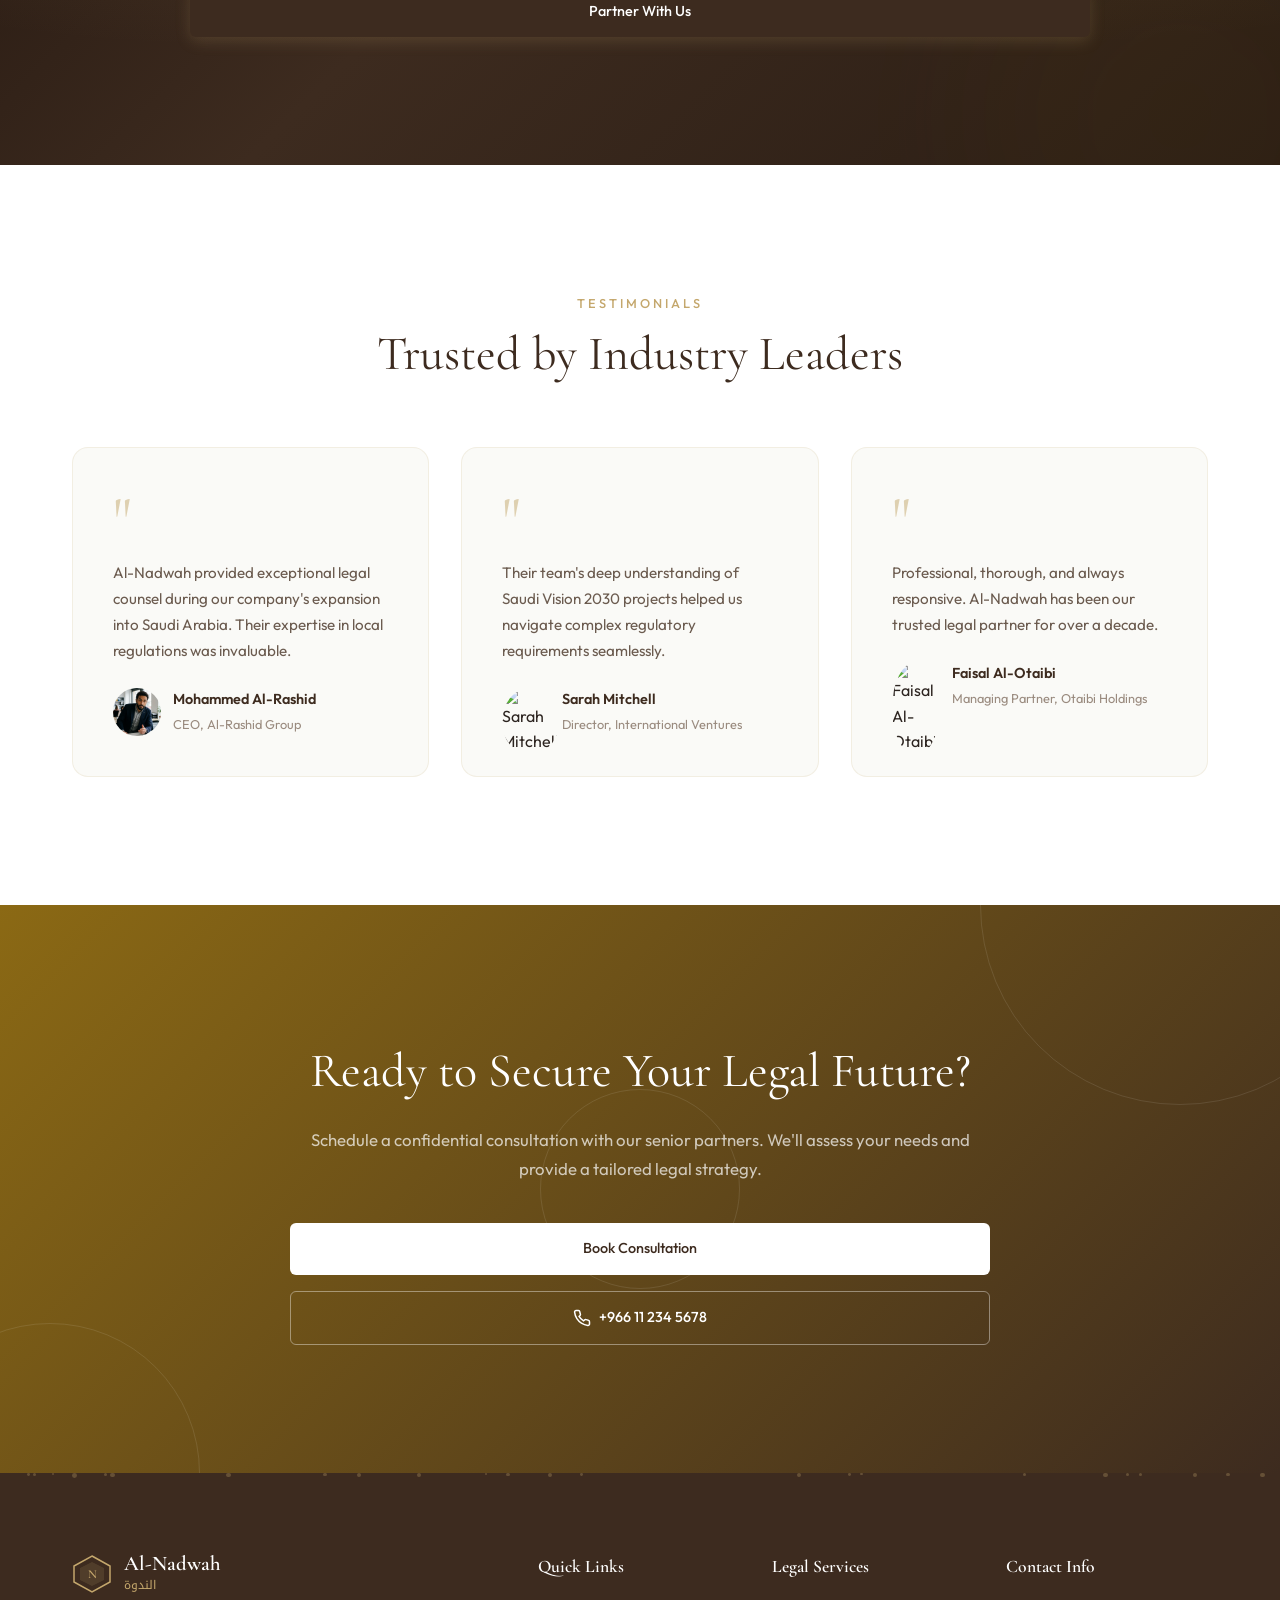
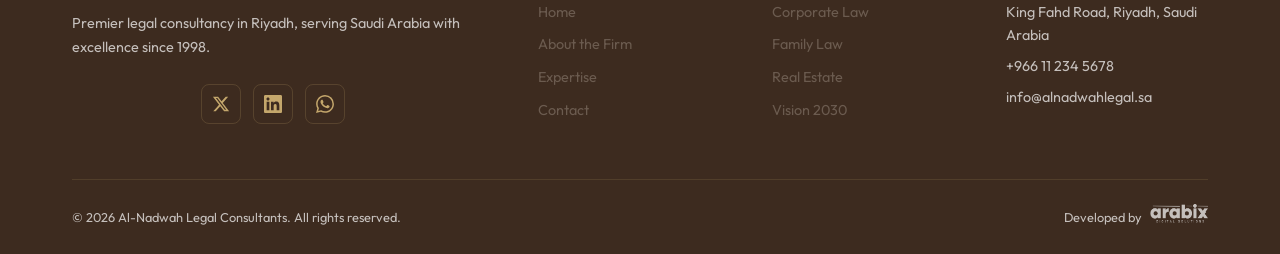
==== commit 72de4c8e: "Add dark premium backgrounds to Services and Contact first sections with animated particles" ====
--- a/index.html
+++ b/index.html
@@ -8,7 +8,7 @@
     <link rel="preconnect" href="https://fonts.googleapis.com">
     <link rel="preconnect" href="https://fonts.gstatic.com" crossorigin>
     <link href="https://fonts.googleapis.com/css2?family=Cormorant+Garamond:wght@300;400;500;600;700&family=Outfit:wght@200;300;400;500;600;700&family=Noto+Kufi+Arabic:wght@300;400;500;600;700&display=swap" rel="stylesheet">
-    <link rel="stylesheet" href="styles.css?v=15">
+    <link rel="stylesheet" href="styles.css?v=16">
 </head>
 <body>
     <!-- Preloader -->
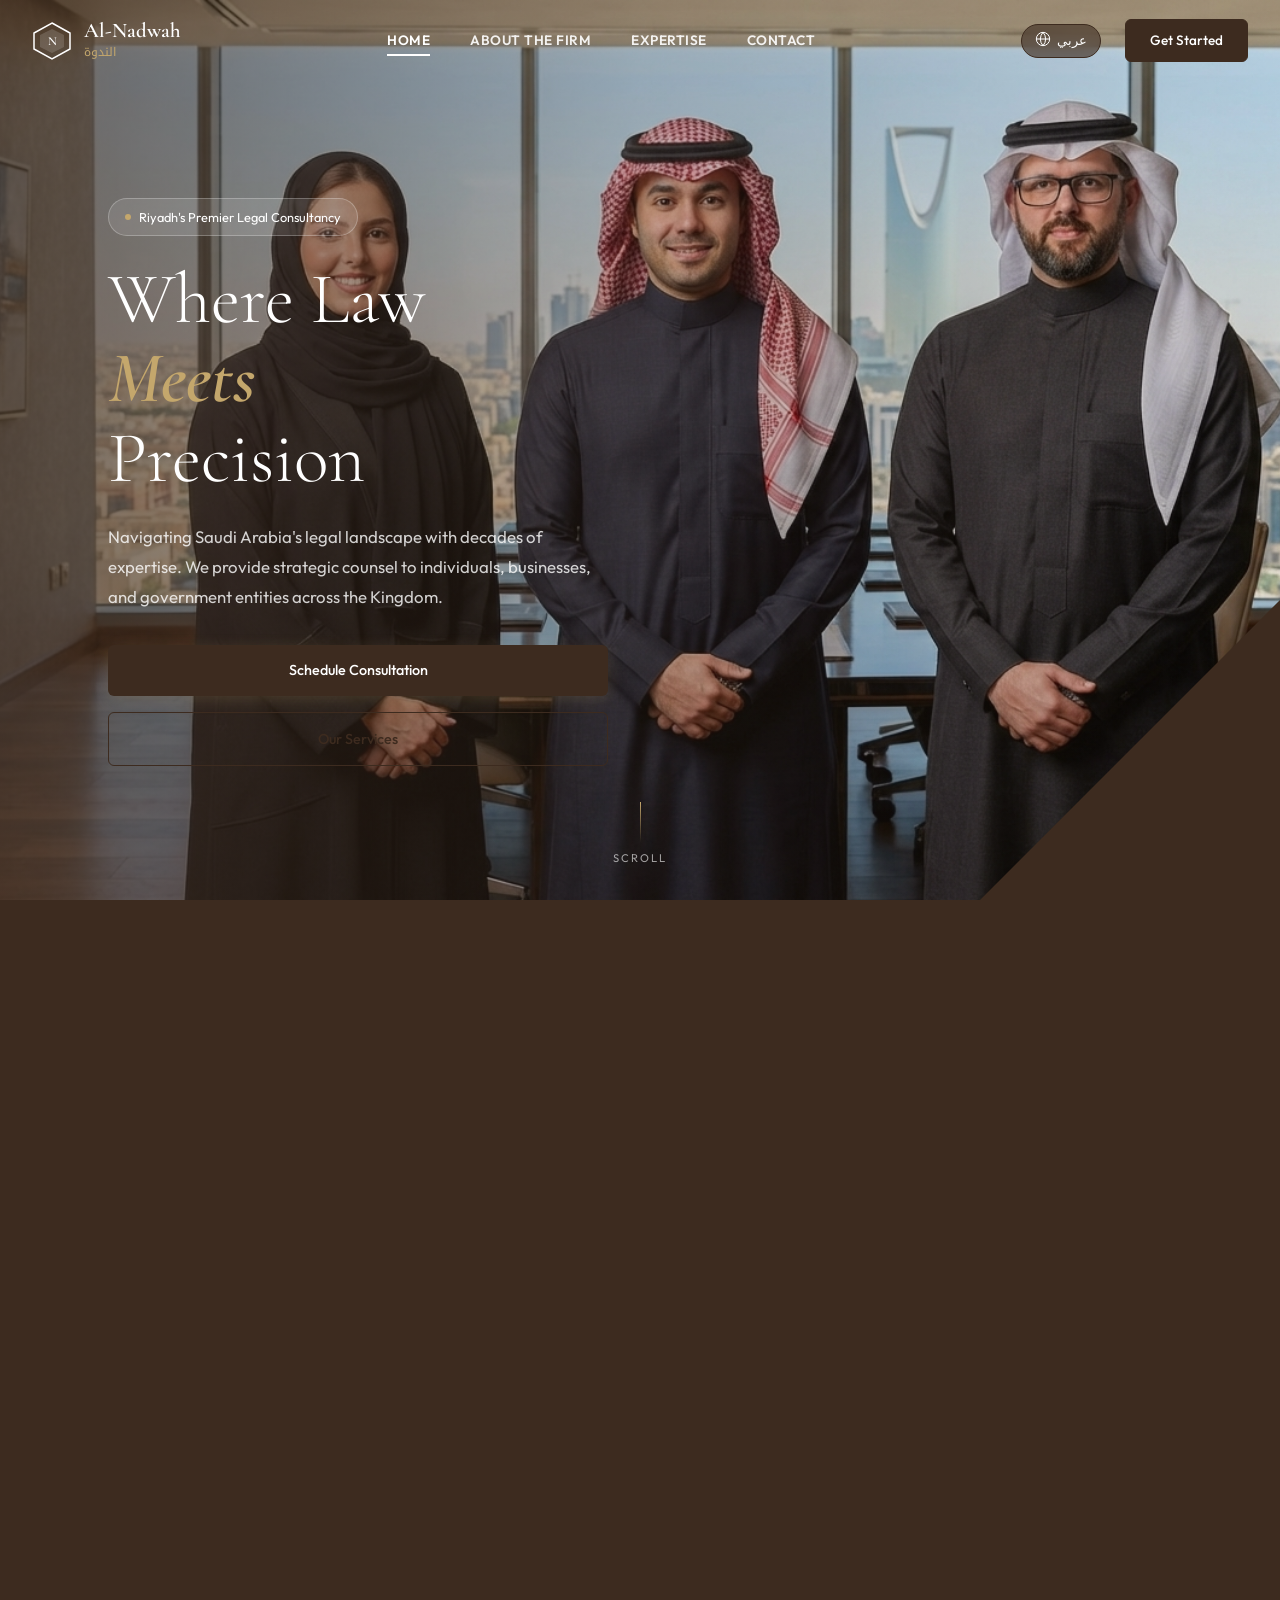
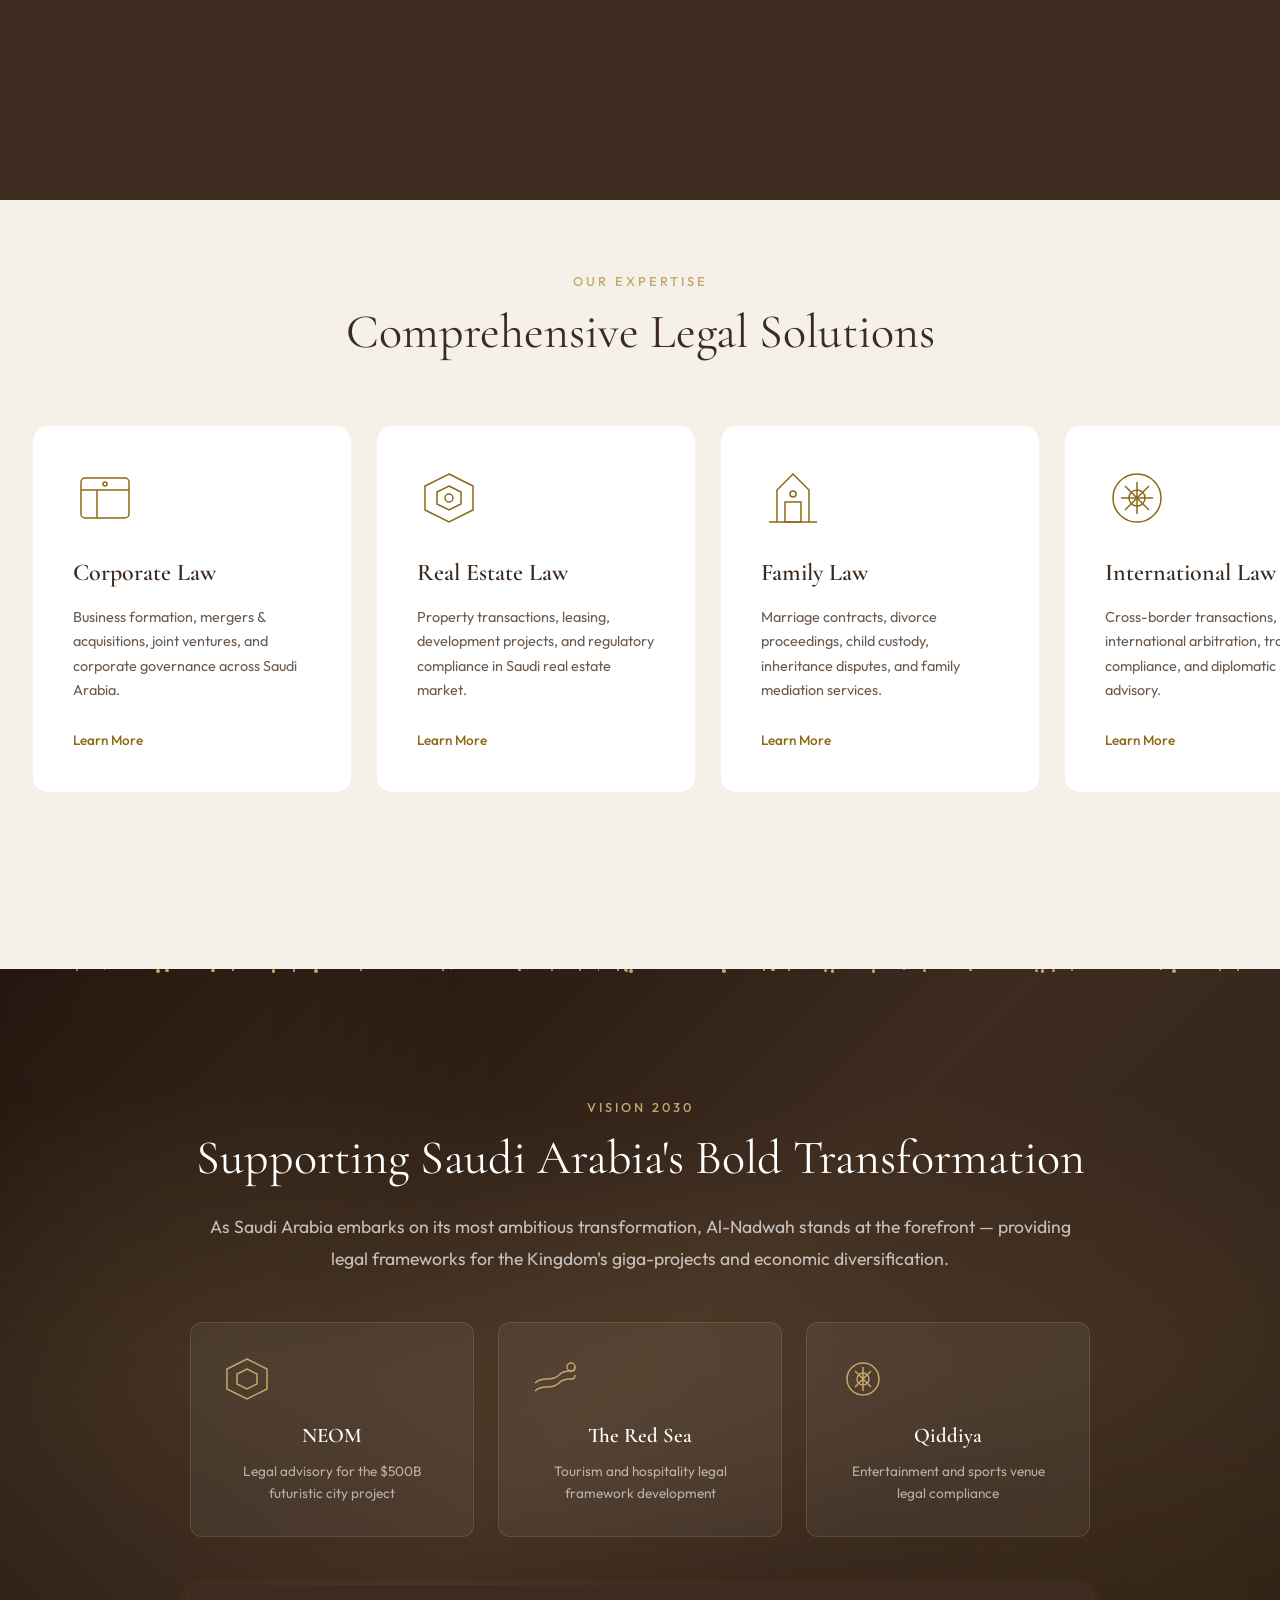
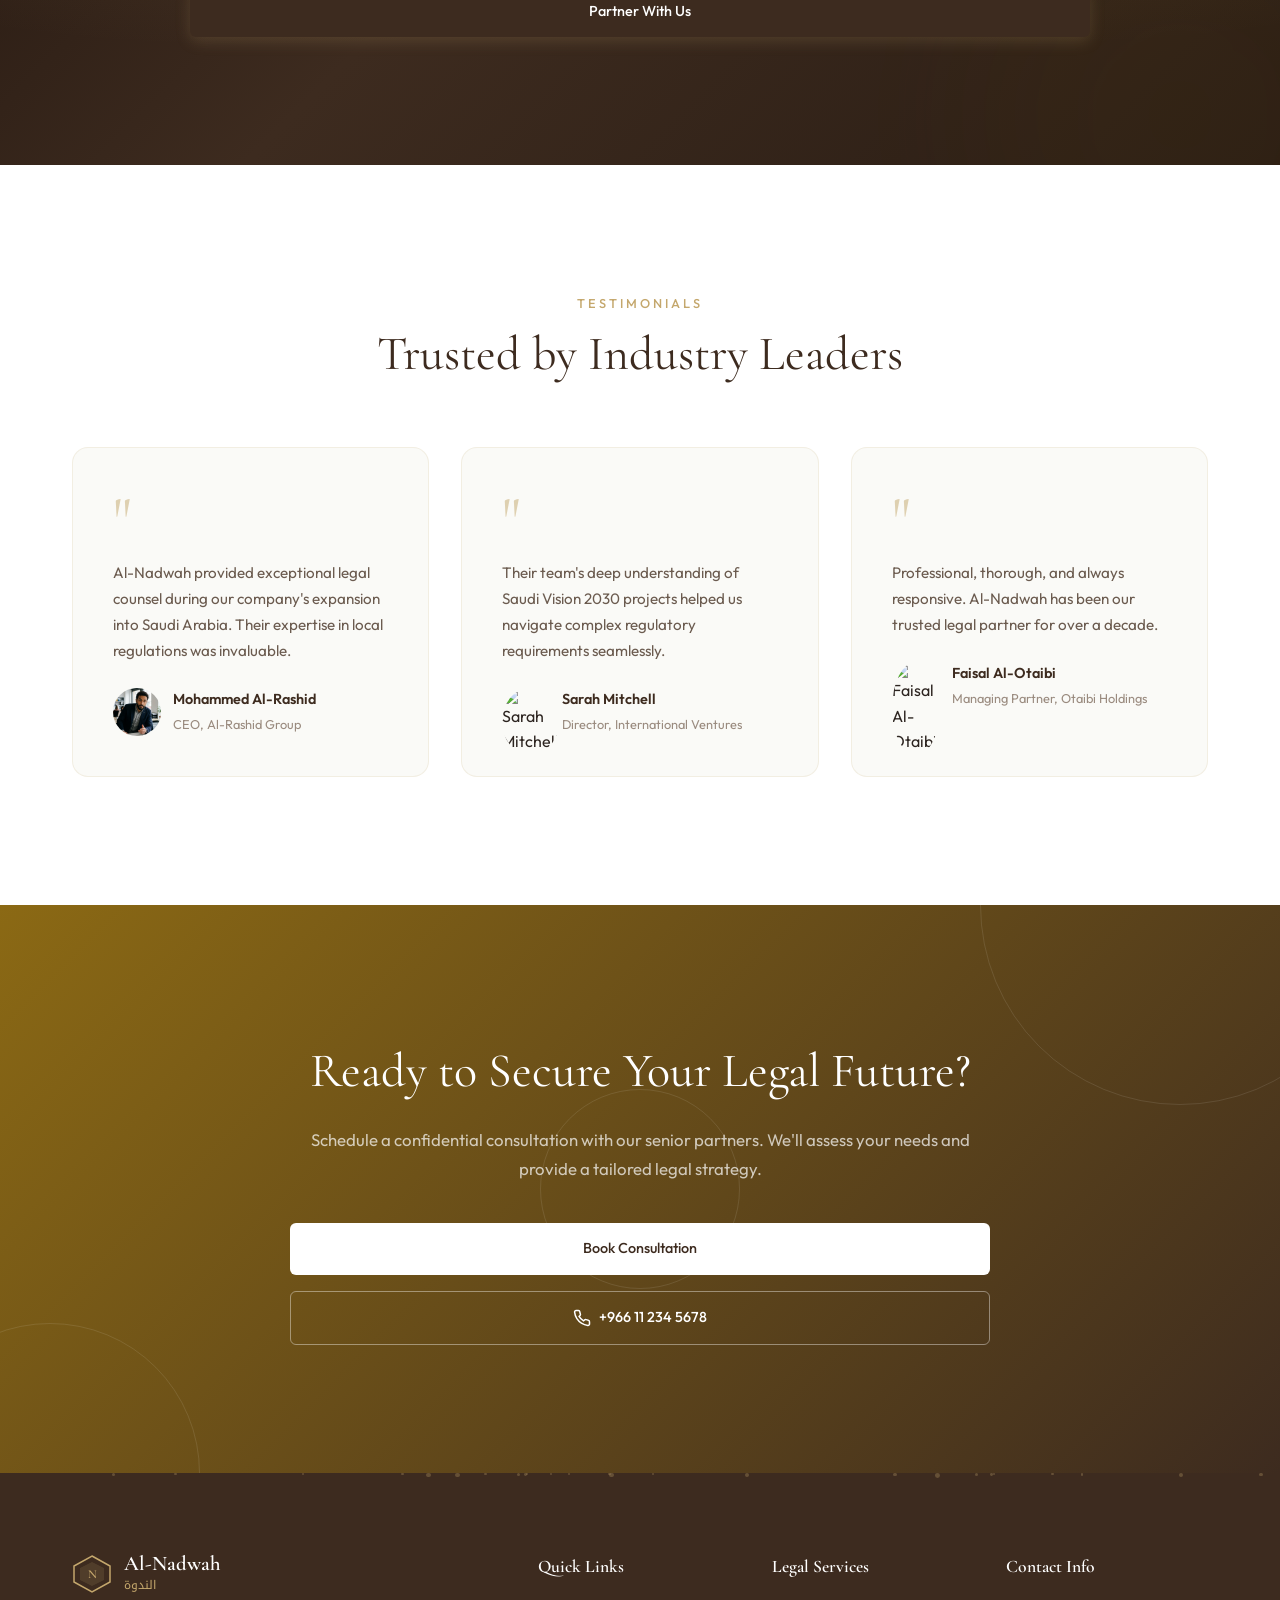
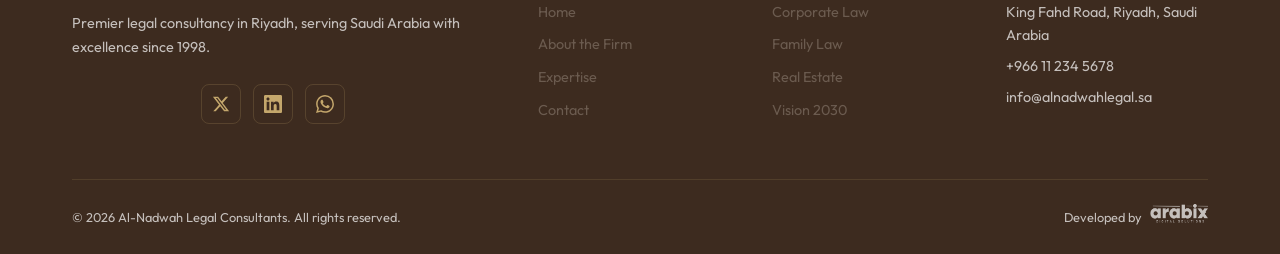
==== commit a6d2cbe8: "Fix contact form styling for dark theme: white text inputs, gold borders, inset shadows" ====
--- a/index.html
+++ b/index.html
@@ -8,7 +8,7 @@
     <link rel="preconnect" href="https://fonts.googleapis.com">
     <link rel="preconnect" href="https://fonts.gstatic.com" crossorigin>
     <link href="https://fonts.googleapis.com/css2?family=Cormorant+Garamond:wght@300;400;500;600;700&family=Outfit:wght@200;300;400;500;600;700&family=Noto+Kufi+Arabic:wght@300;400;500;600;700&display=swap" rel="stylesheet">
-    <link rel="stylesheet" href="styles.css?v=16">
+    <link rel="stylesheet" href="styles.css?v=17">
 </head>
 <body>
     <!-- Preloader -->
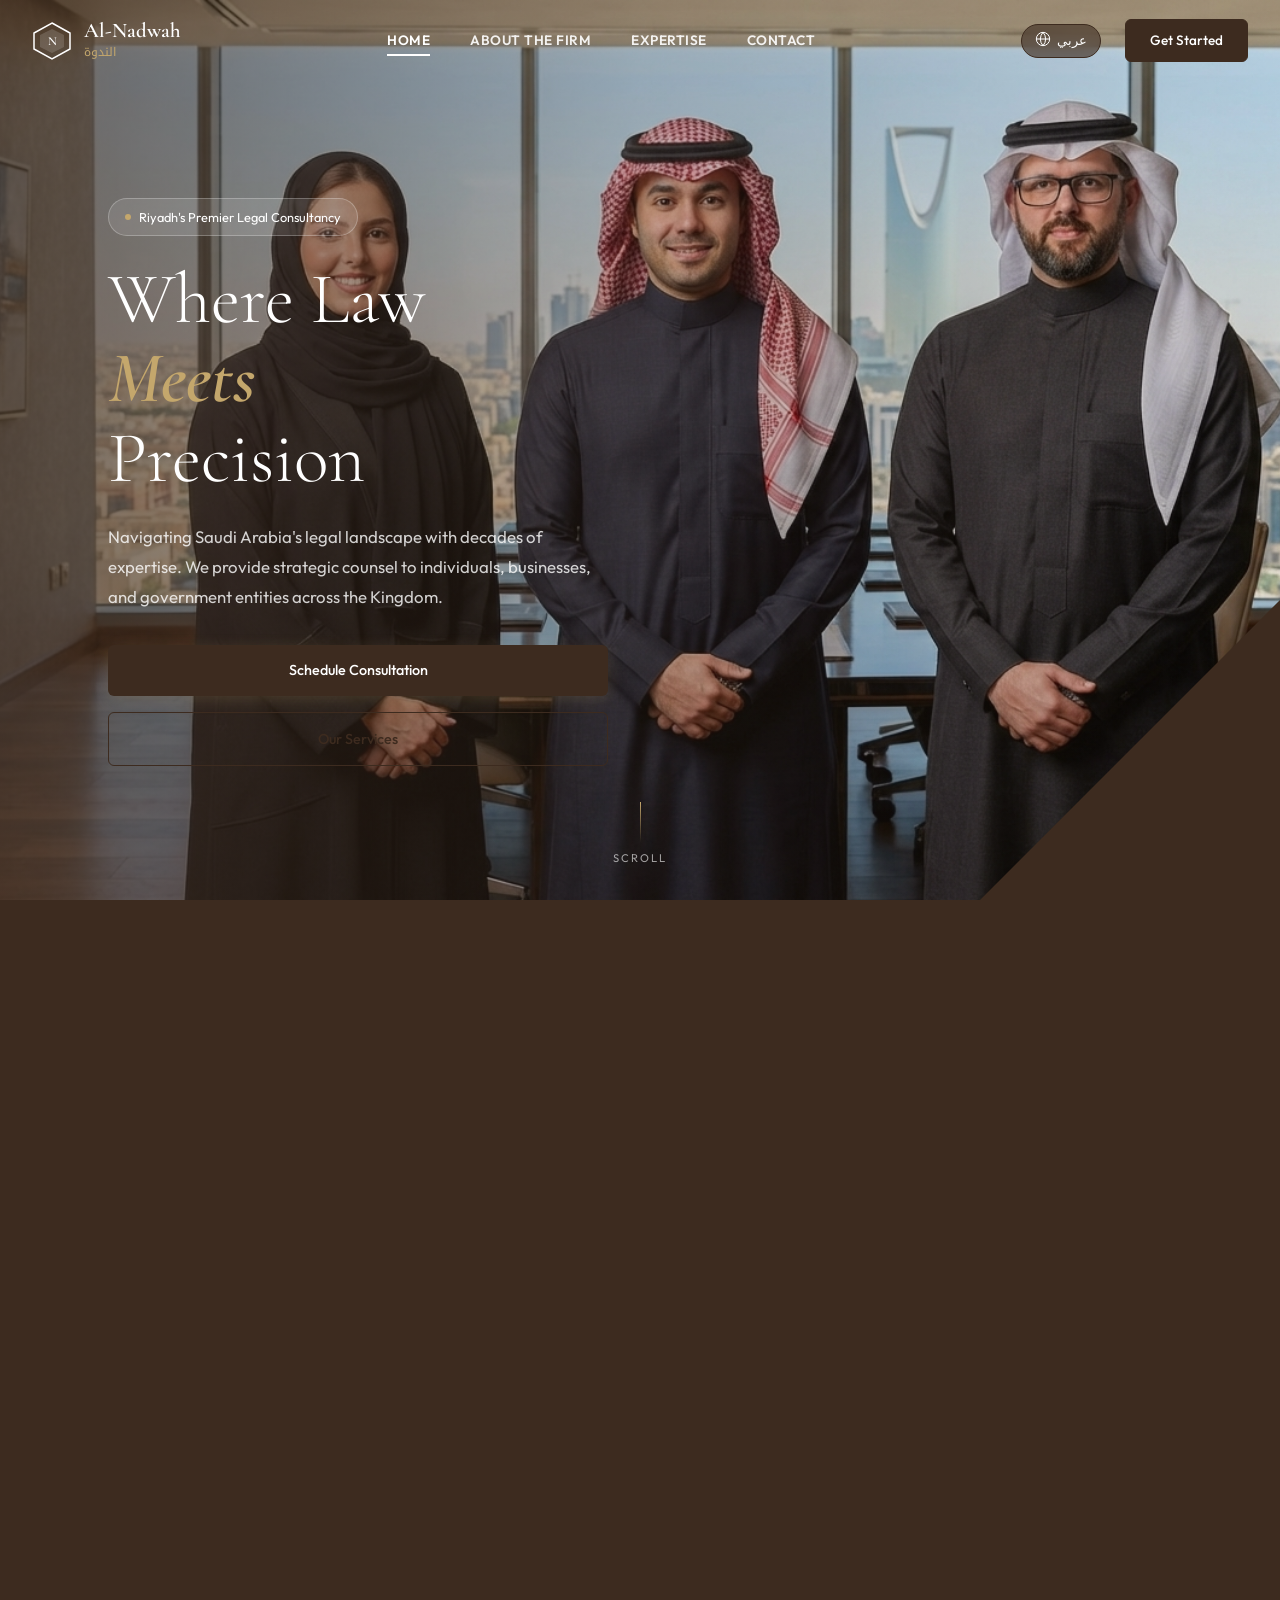
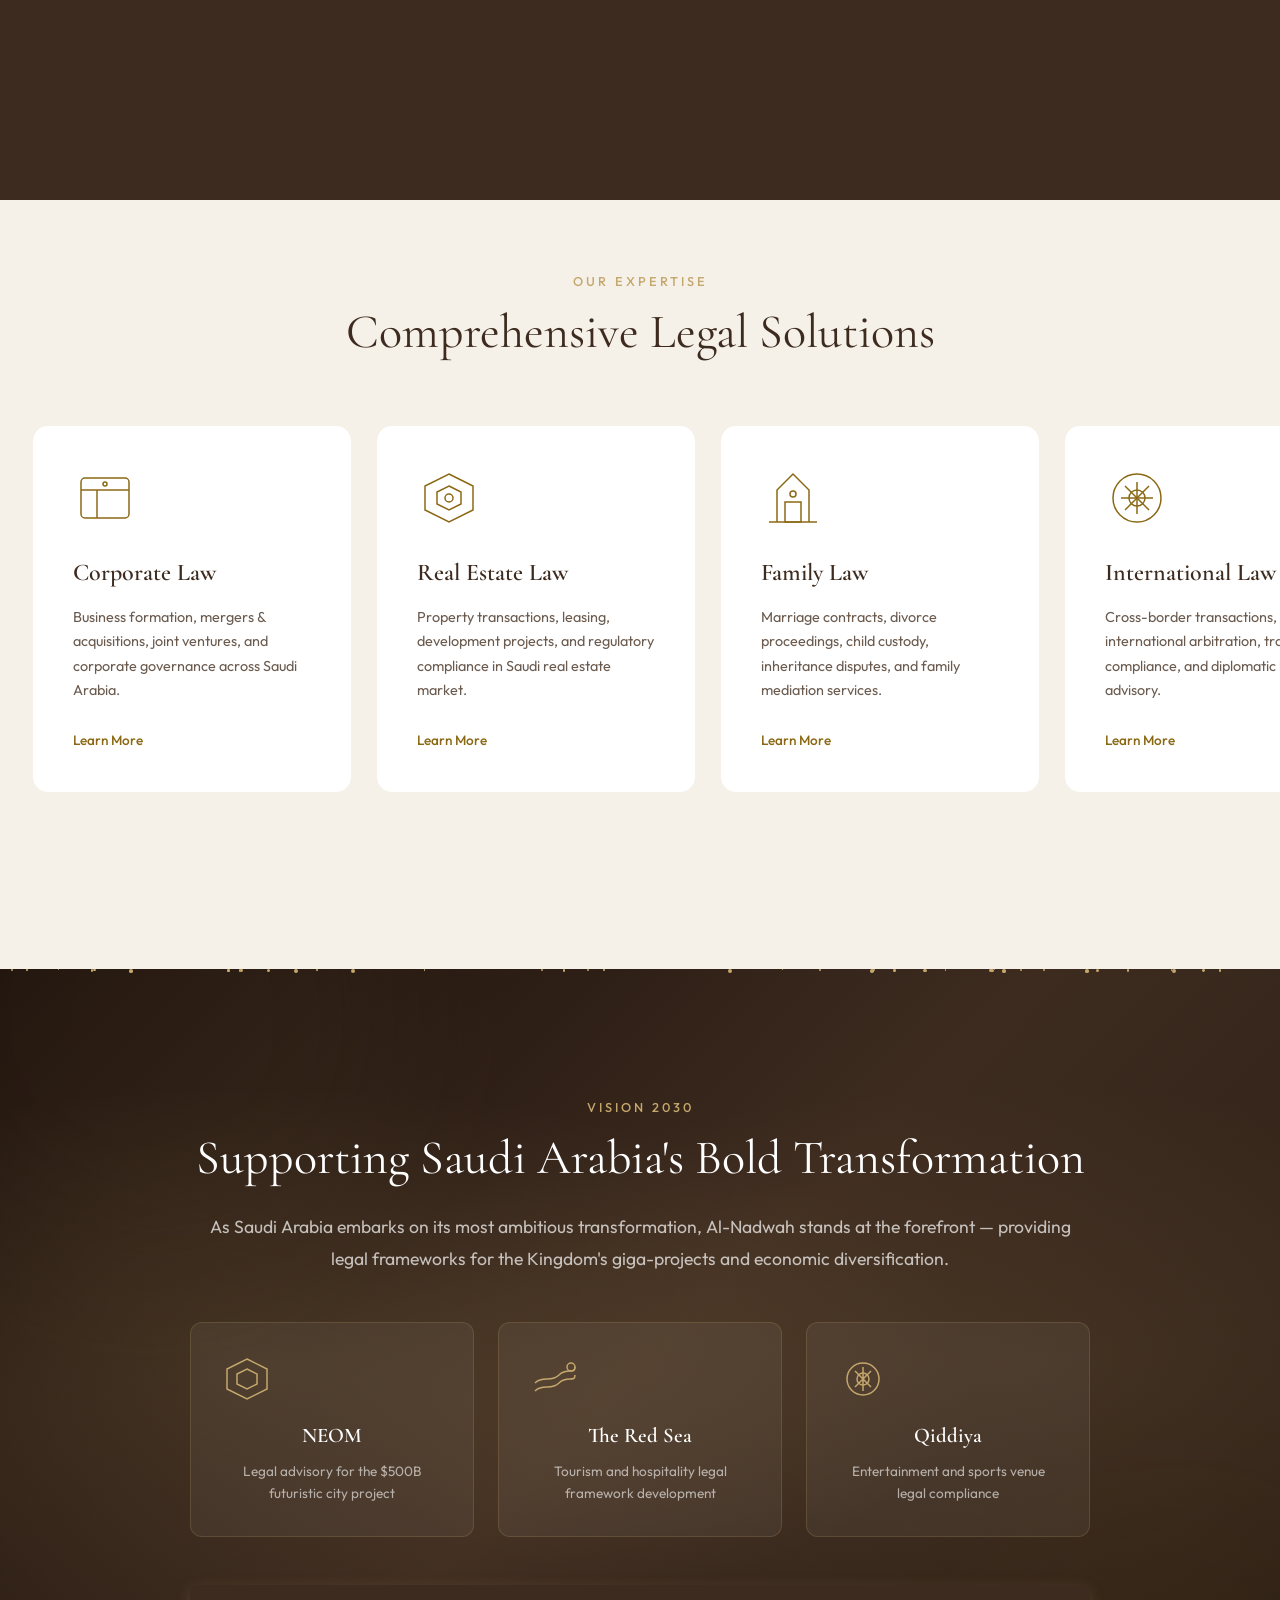
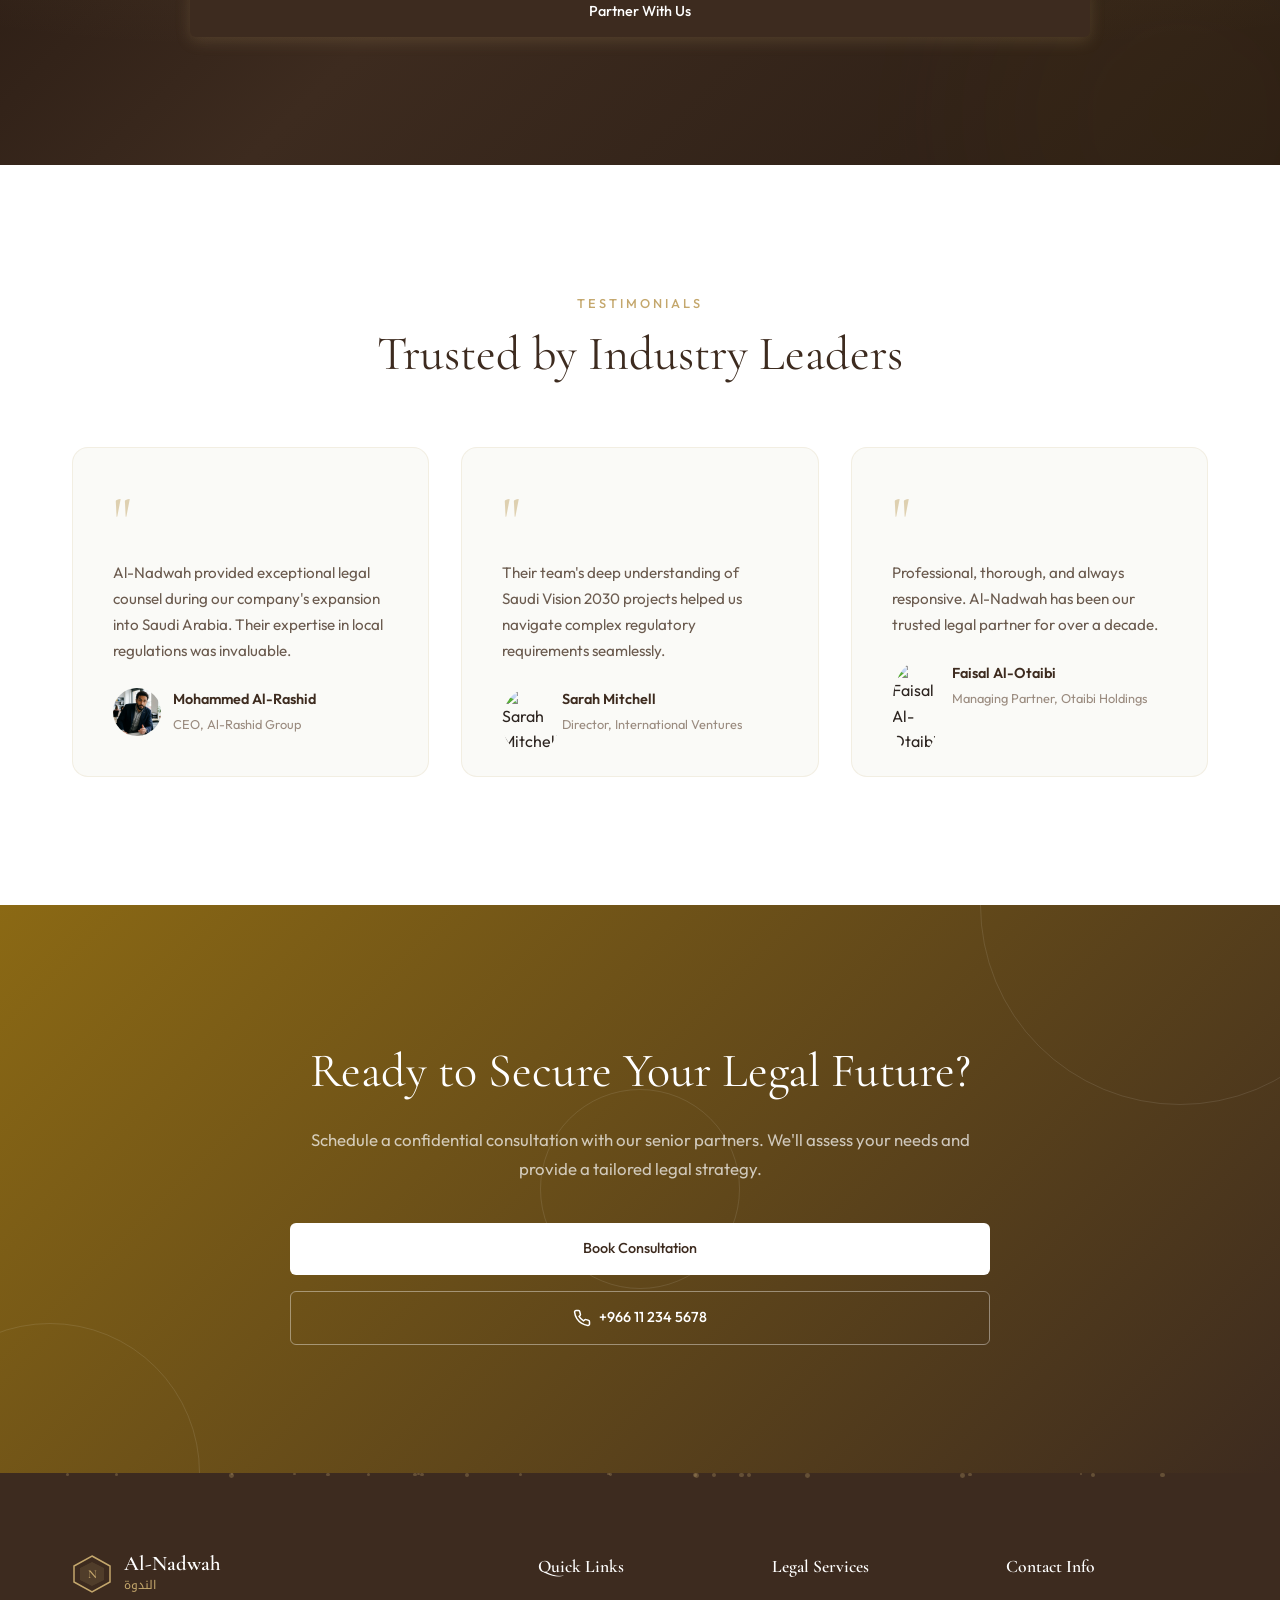
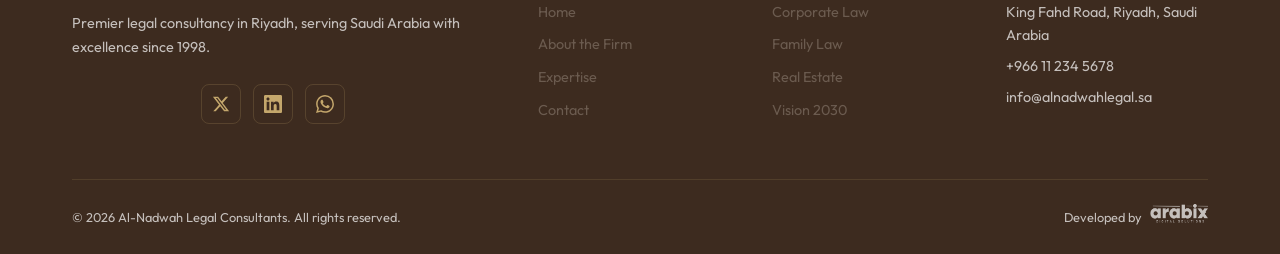
==== commit 09fae835: "Update Contact page info boxes: white text, gold headings, transparent dark backgrounds" ====
--- a/index.html
+++ b/index.html
@@ -8,7 +8,7 @@
     <link rel="preconnect" href="https://fonts.googleapis.com">
     <link rel="preconnect" href="https://fonts.gstatic.com" crossorigin>
     <link href="https://fonts.googleapis.com/css2?family=Cormorant+Garamond:wght@300;400;500;600;700&family=Outfit:wght@200;300;400;500;600;700&family=Noto+Kufi+Arabic:wght@300;400;500;600;700&display=swap" rel="stylesheet">
-    <link rel="stylesheet" href="styles.css?v=17">
+    <link rel="stylesheet" href="styles.css?v=18">
 </head>
 <body>
     <!-- Preloader -->
